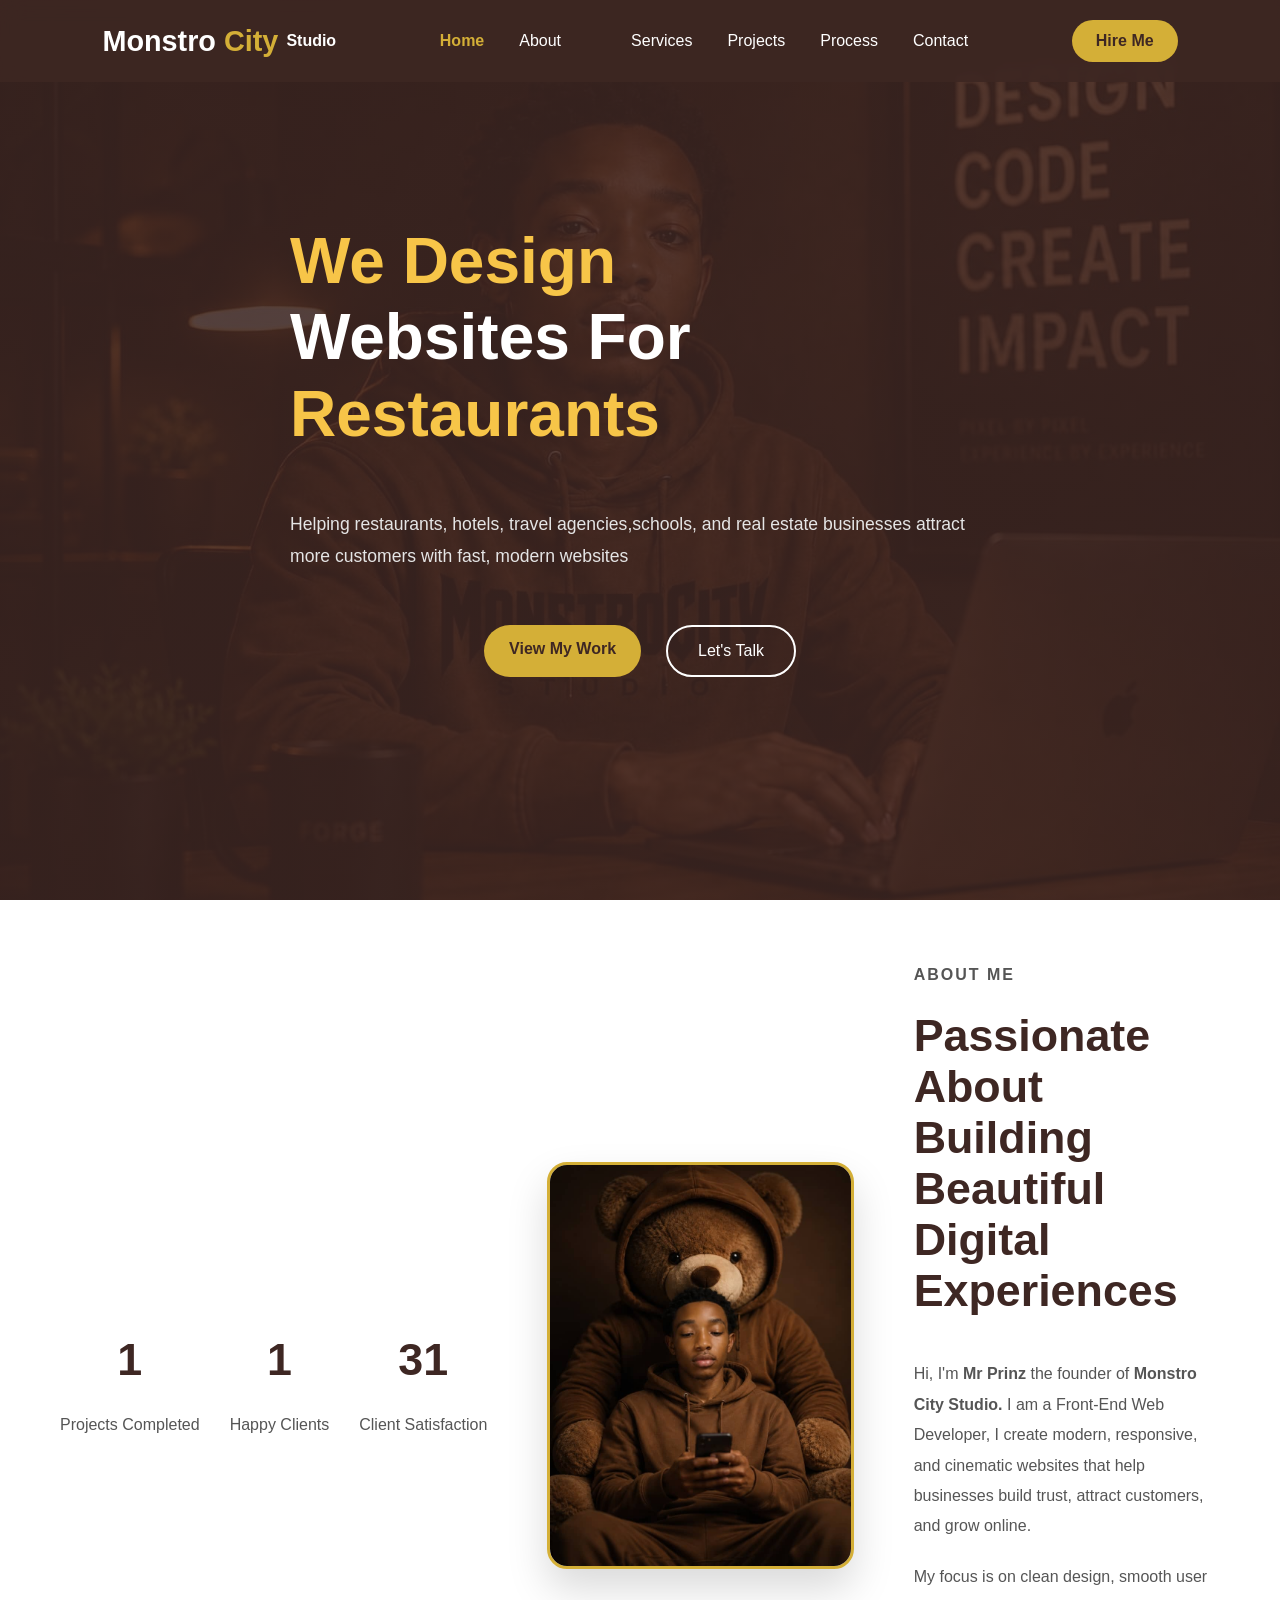
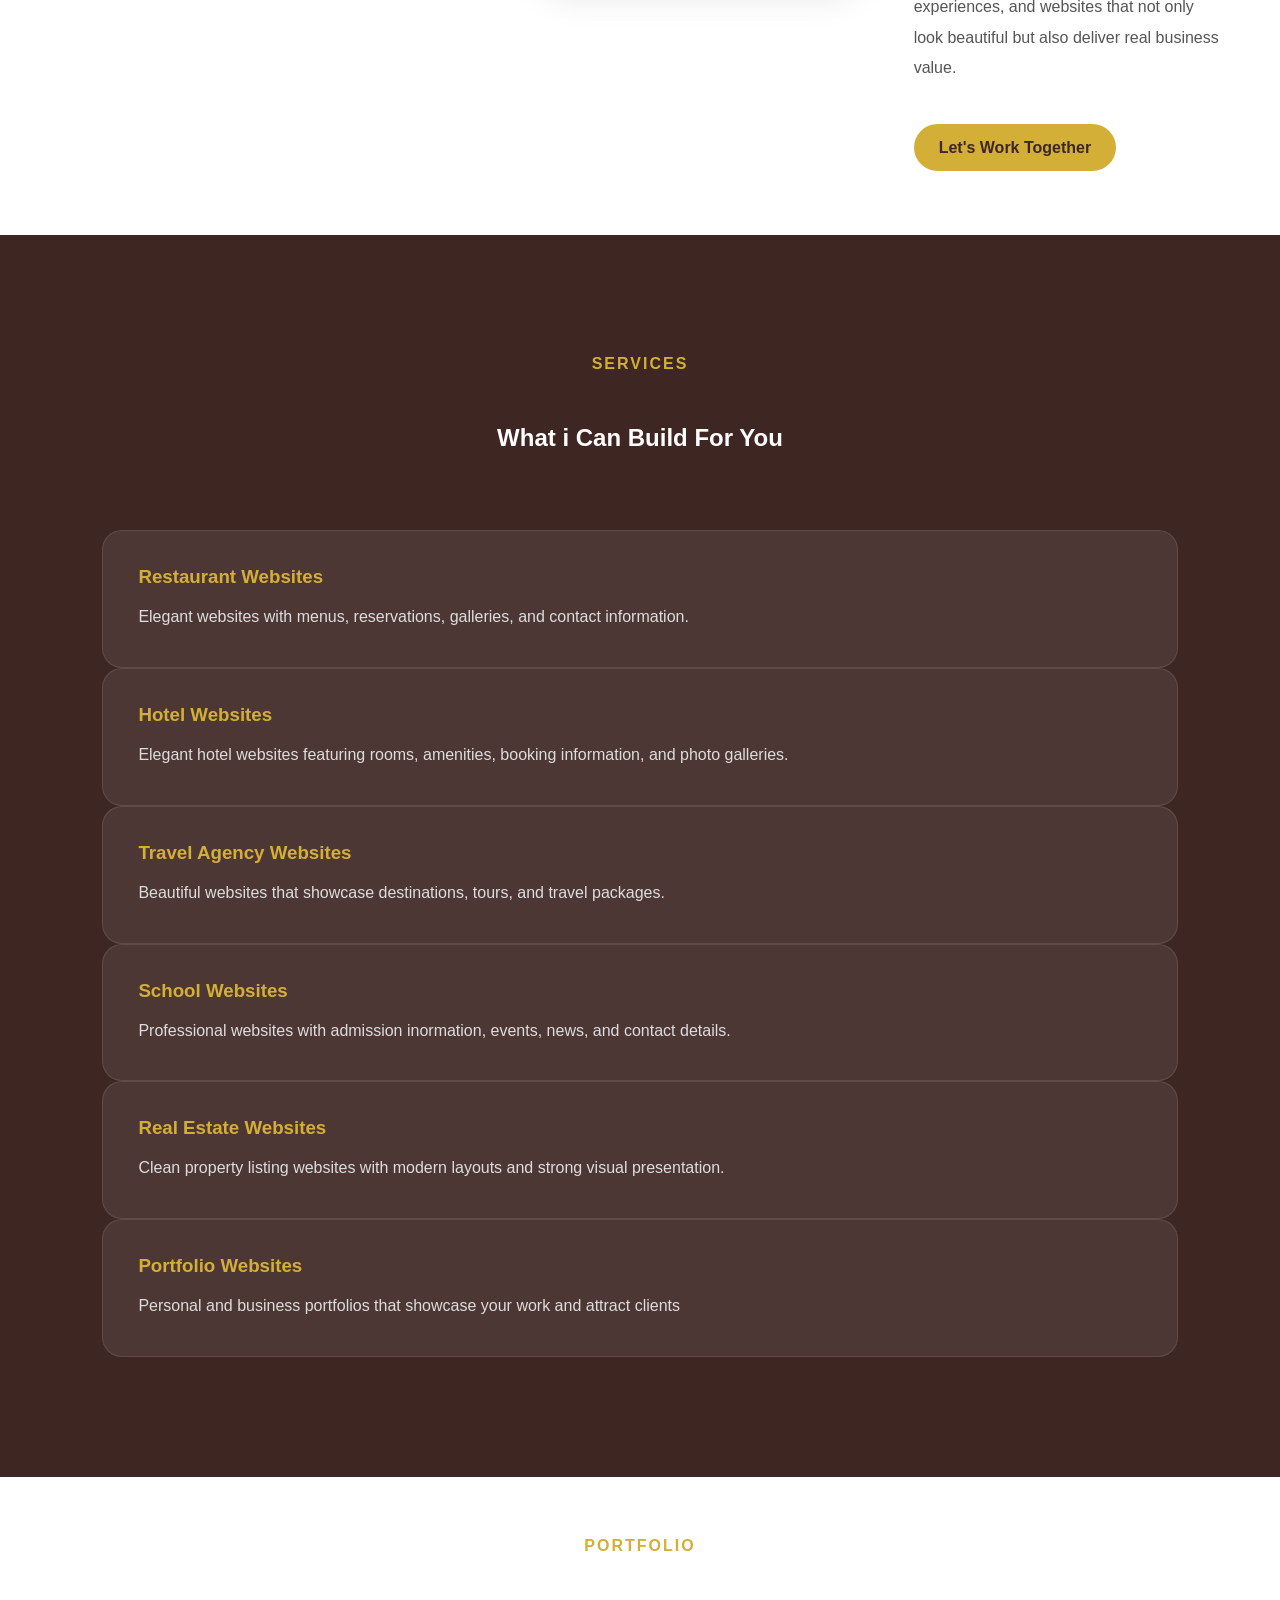
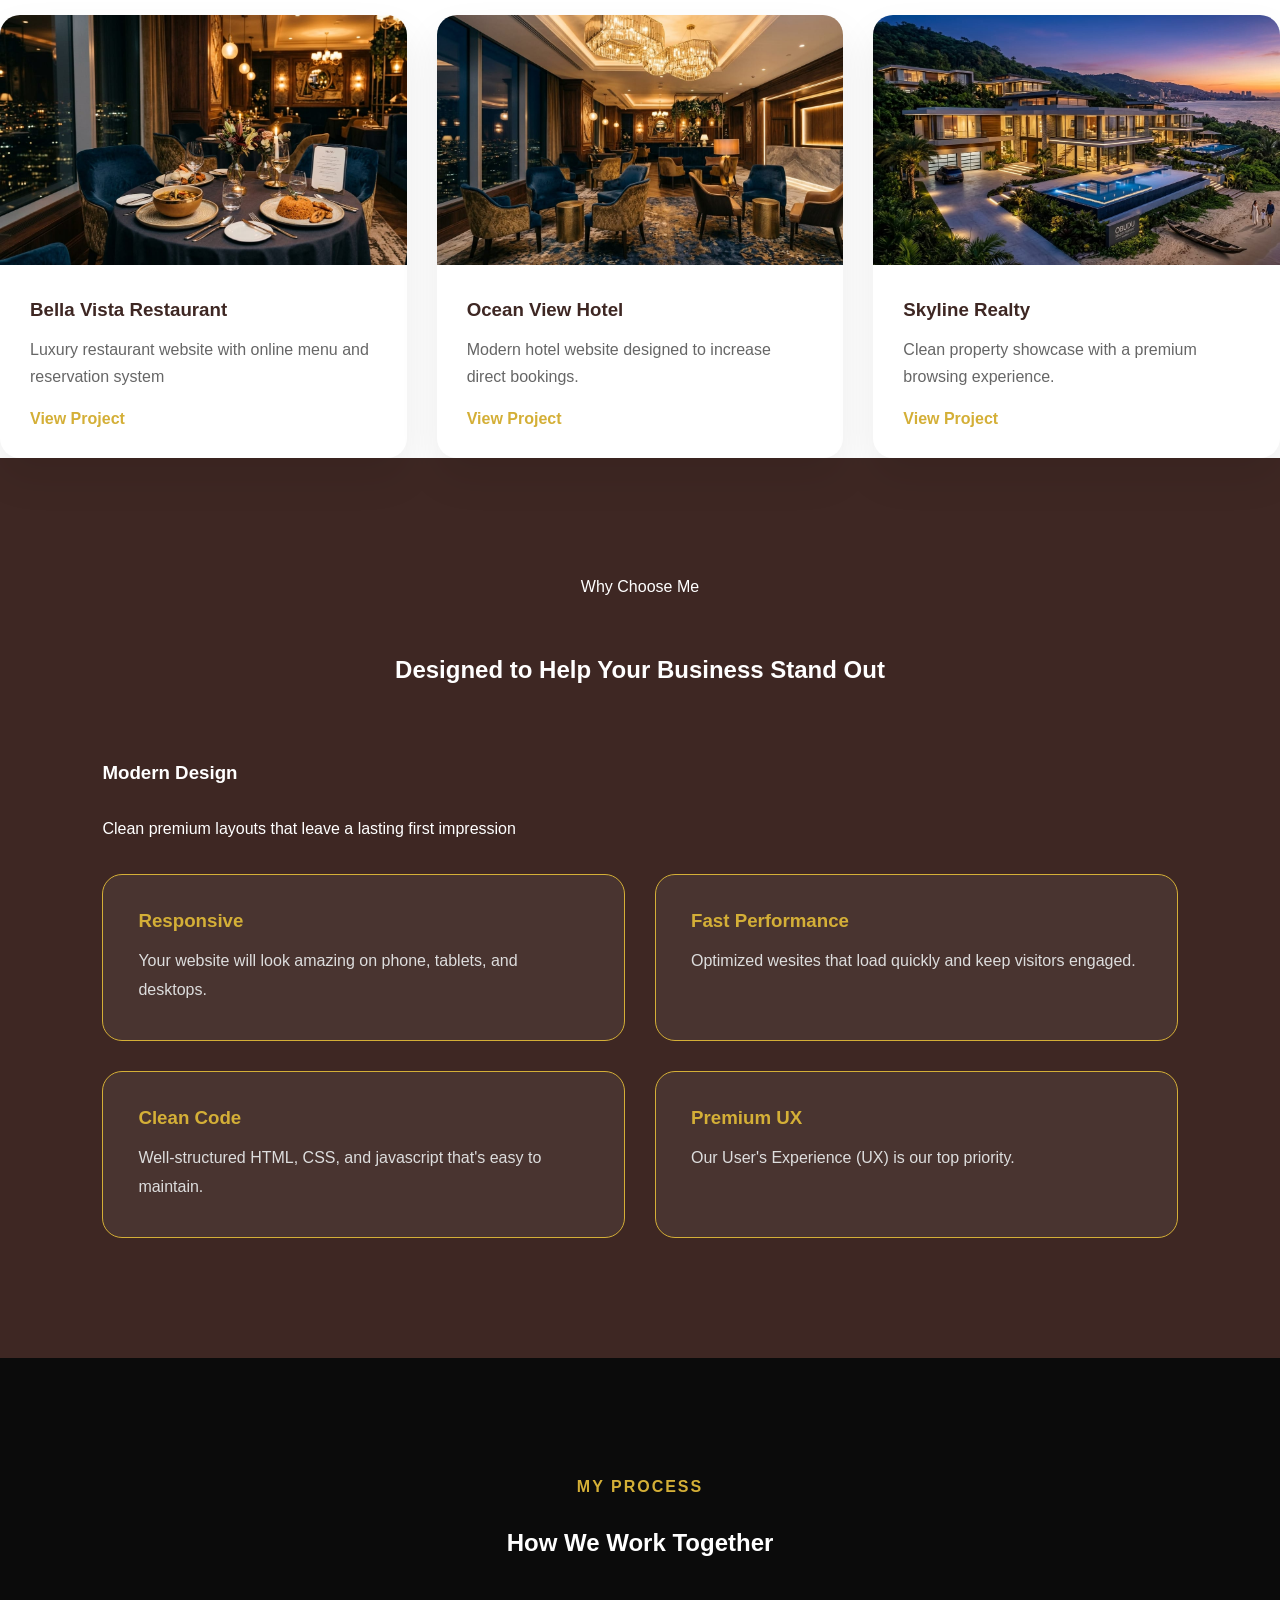
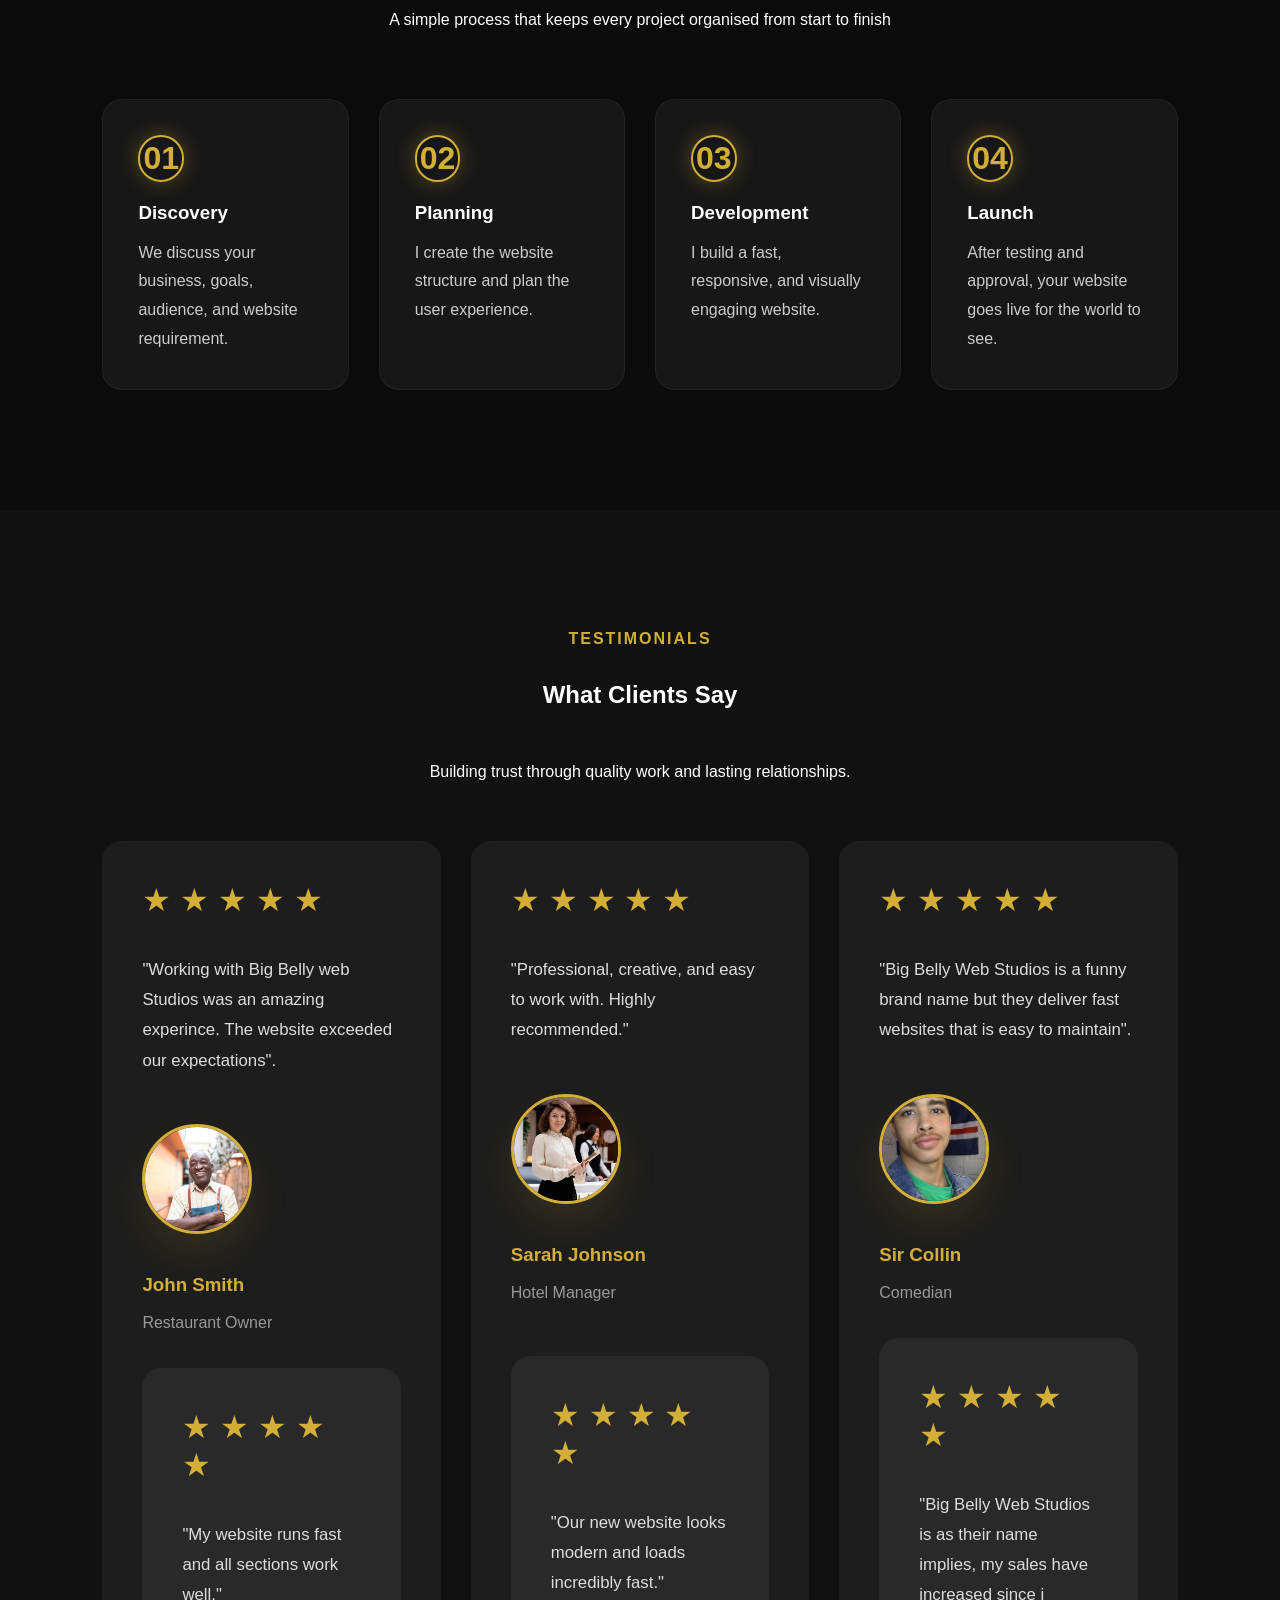
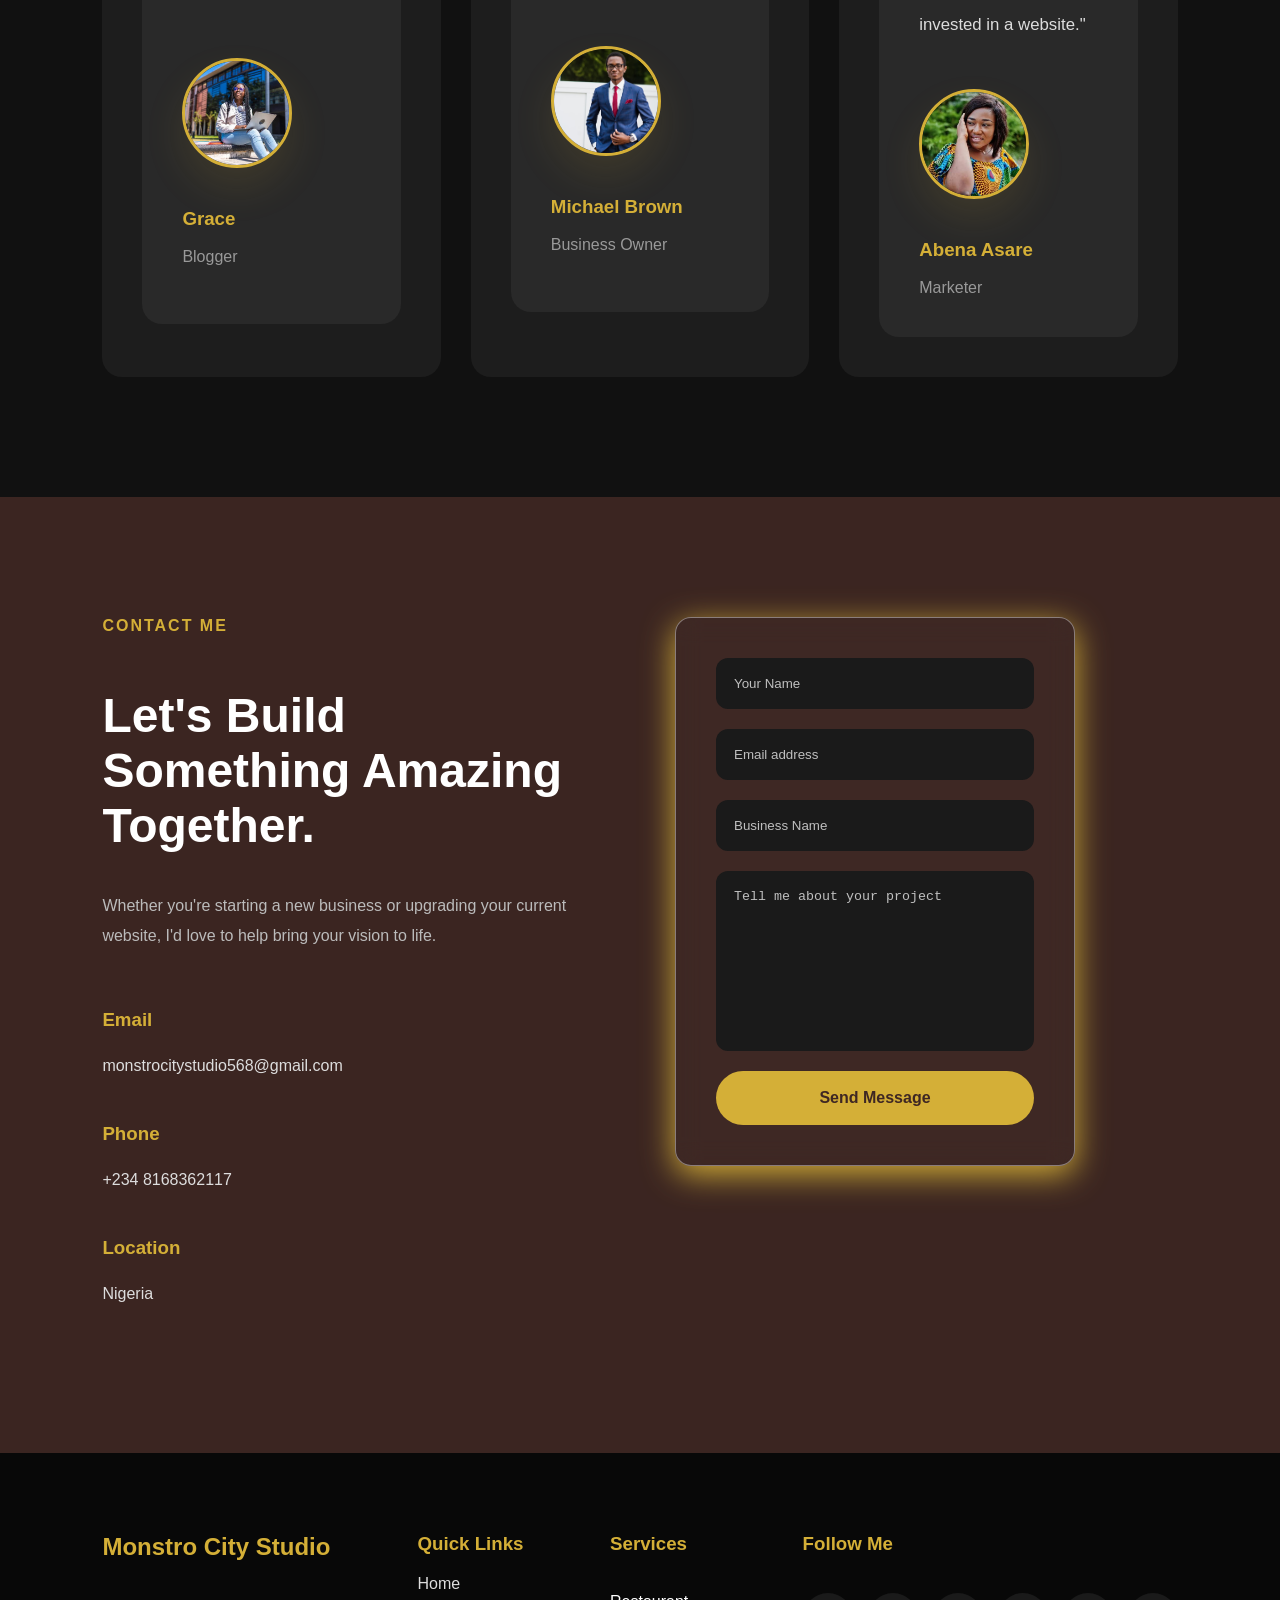
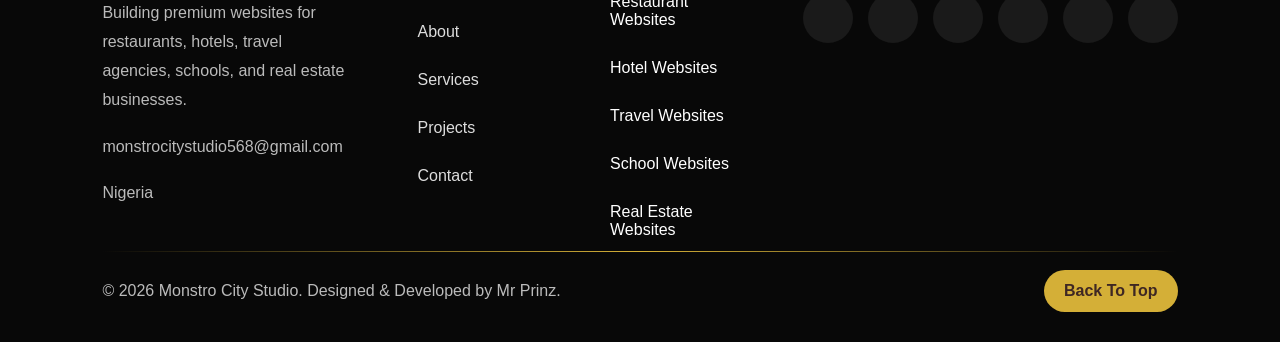
==== index.html @ 7501b960 "fix html property" ====
<!DOCTYPE html>
<html-lang="utf-8">

<head>

    <link rel="stylesheet" href="Portfolio.css">
<title>MonstroCity Studio | Cinematic web Design & Development</title>

<meta charset="UTF-8">

<meta name="viewport" content="width=device-width,initial-scale=1.0">

<meta name="description"
content="MonstroCity Studio builds modern, responsive and cinematic websites that help
businesses stand out online.">

<meta name="keywords"
content="Web Design, Frontend Developer, Portfolio, HTML, CSS, JavaScript, MonstroCity Studio">

<meta name="author"
content="MonstroCity Studio">


<link rel="preload"
as="image"
href="Images/monstro.jpeg"

<link rel="stylesheet" href="css/boxicons.min.css">


</head>

<body>


<!--Loadig Screen-->

<div id="preloader">

<div class="loader-content">

<h1>Monstrocity Studio</h1>
<p>Crafting Cinematic Websites</p>

<div class="loading-bar">

    <div class="loading-progress"></div>
</div>
    </div>
</div>



<header>

    <nav class="navbar">

        <div class="logo">
            <span class="big">Monstro</span>
            <span class="belly">City</span>
            <span class="Studio">Studio</span>
        </div>

        <ul class="nav-links" id="navLinks">

        <li><a href="#home">Home</a></li>
        <li><a href="#about">About</a></li><li>
        <li><a href="#services">Services</a></li>
        <li><a href="#projects">Projects</a></li>
        <li><a href="#process">Process</a></li>
        <li><a href="#contact">Contact</a></li>

        </ul> 


        <div class="menu-toggle" id="menuToggle">&#9776</div>

        <a href="#contact" class="hire-btn">Hire Me</a>

    </nav>

</header>

<section id="home" class="hero">

    <div class="hero-content hero-animation">
<!--
        <p class="hero-tag">Premium Front-End Web Developer</p><br>
-->

        <!--heading text edit-->
        <h1>
            <span id="typing1"></span><br>
             Websites For <span id="typing2"></span>
        </h1><br><br>

        <p class="hero-text">
        Helping restaurants, hotels, travel agencies,schools, and real estate businesses
        attract more customers with fast, modern websites
        </p><br>

        <div class="hero-buttons">
            <a href="#projects" class="btn-primary">View My Work</a>
             <a href="#contact" class="btn-secondary">Let's Talk</a>
        </div>

    </div>

</section>


<section id="about" class="about reveal">




  
  <!--Stats section-->

 <div class="stats">

<div class="stat">
    <h2 class="counter"
    data-target="1">0</h2>
    <p>Projects Completed</p>
</div>

<div class="stat">
    <h2 class="counter"
     data-target="1">0</h2>
     <p>Happy Clients</p>
</div>

<div class="stat">
    <h2 class="counter"
     data-target="100">0</h2>
     <p>Client Satisfaction</p>
</div>

    </div>


    <div class="about-image">
        <img src="Images/profile.jpeg" alt="Photo of the founder of MonstroCity Studio">
    </div>

    <div class="about-content">

<p class="section-tag">About Me</p>

<h2>
    Passionate About Building Beautiful Digital Experiences
</h2><br>

<p>
    Hi, I'm <strong> Mr Prinz</strong>
    the founder of <strong>Monstro City Studio.</strong>
     I am a Front-End Web Developer,
    I create modern, responsive, and cinematic websites that
     help businesses build trust, attract customers, and grow online.
</p>

<p>
    My focus is on clean design, smooth user experiences,
     and websites that not only look beautiful but also 
     deliver real business value.
</p><br><br>

<a href="#contact" class="btn-primary">
    Let's Work Together
</a><br><br>

    </div>





</section>

<section id="services" class="services reveal">

<div class="section-heading">
    <p class="section-tag">Services</p><br><br>
    <h2>What i Can Build For You</h2>
</div><br>

<div class="services-container"></div>

<div class="service-card">
    <h3>Restaurant Websites</h3>
    <p>Elegant websites with menus, reservations,
        galleries, and contact information.
    </p>
</div>

<div class="service-card">
    <h3>Hotel Websites</h3>
    <p>Elegant hotel websites featuring rooms, amenities,
        booking information, and photo galleries.
    </p>
</div>

<div class="service-card">
    <h3>Travel Agency Websites </h3>
    <p>Beautiful websites that showcase destinations, tours,
        and travel packages.
    </p>
</div>

<div class="service-card">
    <h3>School Websites</h3>
    <p>Professional websites with admission inormation, events,
        news, and contact details.
    </p>
</div>

<div class="service-card">
    <h3>Real Estate Websites</h3>
    <p>Clean property listing websites with modern layouts and strong
        visual presentation.
    </p>
</div>

<div class="service-card">
    <h3>Portfolio Websites</h3>
    <p>Personal and business portfolios that showcase your work and attract
        clients
    </p>
</div>

</div>

</section>

<section id="projects" class="projects reveal">

<div class="section-heading">
    <p class="section-tag">Portfolio</p>
</div>

<div class="projects-container">

    <div class="project-card">
        <img src="Images/restaurant.jpeg" alt="Restaurant Website image">

        <div class="project-content">
            <h3>Bella Vista Restaurant</h3>
           <p> Luxury restaurant website with online menu and reservation system</p>

           <a href="#">View Project</a>

        </div>
    </div>

     <div class="project-card">
        <img src="Images/hotel.jpeg" alt="Hotel Website image">

        <div class="project-content">
            <h3>Ocean View Hotel</h3>
           <p>Modern hotel website designed to increase direct bookings.</p>

           <a href="#">View Project</a>

        </div>
    </div>


    <div class="project-card">
        <img src="Images/realestate.jpeg" alt="Real Estate Website image">

        <div class="project-content">
            <h3>Skyline Realty</h3>
           <p>Clean property showcase with a premium browsing experience.</p>

           <a href="#">View Project</a>

        </div>
    </div>

</div>

</section>

<section id="why-choose" class="why-choose">

<div class="section-heading">
    <p class="section-heading">Why Choose Me</p>
    <h2>Designed to Help Your Business Stand Out</h2>
</div><br>

<h3>Modern Design</h3><br><br>
<p>Clean premium layouts that leave a lasting first impression</p><br><br>

<div class="why-grid">

<div class="why-card">
    <h3>Responsive</h3>
    <p>Your website will look amazing on phone, tablets, and desktops. </p>
</div>

<div class="why-card">
    <h3>Fast Performance</h3>
    <p>Optimized wesites that load quickly and keep visitors engaged. </p>
</div>

<div class="why-card">
    <h3>Clean Code</h3>
    <p>Well-structured HTML, CSS, and javascript that's easy to maintain. </p>
</div>

<div class="why-card">
    <h3>Premium UX</h3>
    <p>Our User's Experience (UX) is our top priority. </p>
</div>

</div>

</section>


<section id="process" class="process reveal">

    <div class="section-heading">
        <p class="section-tag">My Process</p><br>
        <h2>How We Work Together</h2><br><br><br>
        <p class="section-subtitle">
            A simple process that keeps every project organised
            from start to finish
        </p>
    </div>

    <div class="process-container">

        <div class="process-card">
            <span class="bb">01</span>
            <h3>Discovery</h3>
            <p>We discuss your business, goals, audience, and website requirement.</p>

        </div>

        <div class="process-card">
            <span class="bb">02</span>
            <h3>Planning</h3>
            <p>I create the website structure and plan the user experience.</p>

        </div>

        <div class="process-card">
            <span class="bb">03</span>
            <h3>Development</h3>
            <p>I build a fast, responsive, and visually engaging website.</p>

        </div>

        <div class="process-card">
            <span class="bb">04</span>
            <h3>Launch</h3>
            <p>After testing and approval, your website goes live for the world to see.</p>

        </div>
  
    </div>

</section>

<section id="testimonials" class="testimonials reveal">

<div class="section-heading">
    <p class="section-tag">Testimonials</p><br>
    <h2>What Clients Say</h2><br><br><br>
    <p class="section-subtitle">
        Building trust through quality work and lasting relationships.
    </p>
</div>

<div class="testimonial-container">

    <div class="testimonial-card">


        <div class="static-rating">
    <span class="star filled">&#9733</span>
    <span class="star filled">&#9733</span>
    <span class="star filled">&#9733</span>
    <span class="star filled">&#9733</span>
    <span class="star filled">&#9733</span>
</div><br><br><br>


        <p class="quote">
            "Working with Big Belly web Studios was an amazing experince.
            The website exceeded our expectations".
        </p><br>

        <img class="img" src="Images/john.jpeg" alt="john smith"><br><br><br>

        <div class="client">
            <h3>John Smith</h3><br>
            <span>Restaurant Owner</span><br><br><br>
             
        </div>

        <div class="testimonial-card">

                 <div class="static-rating">
    <span class="star filled">&#9733</span>
    <span class="star filled">&#9733</span>
    <span class="star filled">&#9733</span>
    <span class="star filled">&#9733</span>
    <span class="star filled">&#9733</span>
</div><br><br><br>

        <p class="quote">
            "My website runs fast and all sections work well."
        </p><br>

        <img class="img" src="Images/grace.jpeg" alt="grace"><br><br><br>

        <div class="client">
            <h3>Grace</h3><br>
            <span>Blogger</span><br><br>
        
        </div>
        </div>

    </div>

    <div class="testimonial-card">


             <div class="static-rating">
    <span class="star filled">&#9733</span>
    <span class="star filled">&#9733</span>
    <span class="star filled">&#9733</span>
    <span class="star filled">&#9733</span>
    <span class="star filled">&#9733</span>
</div><br><br><br>

        <p class="quote">
            "Professional, creative, and easy to work with. Highly recommended."
        </p><br>

             <img class="img" src="Images/sarah.jpeg" alt="sarah"><br><br><br>

        <div class="client">
            <h3>Sarah Johnson</h3><br>
            <span>Hotel Manager</span><br><br>
       
        </div><br><br>


        <div class="testimonial-card">

                 <div class="static-rating">
    <span class="star filled">&#9733</span>
    <span class="star filled">&#9733</span>
    <span class="star filled">&#9733</span>
    <span class="star filled">&#9733</span>
    <span class="star filled">&#9733</span>
</div><br><br><br>

        <p class="quote">
            "Our new website looks modern and loads incredibly fast."
        </p><br>

        <img class="img" src="Images/brown.jpeg" alt="brown"><br><br><br>

        <div class="client">
            <h3>Michael Brown</h3><br>
            <span>Business Owner</span><br><br>
        
        </div>

    </div>

</div>




    <div class="testimonial-card">

             <div class="static-rating">
    <span class="star filled">&#9733</span>
    <span class="star filled">&#9733</span>
    <span class="star filled">&#9733</span>
    <span class="star filled">&#9733</span>
    <span class="star filled">&#9733</span>
</div><br><br><br>

        <p class="quote">
            "Big Belly Web Studios is a funny brand name but they deliver
             fast websites that is easy to maintain".
        </p><br>

              <img class="img" src="Images/collin.jpeg" alt="sir collin"><br><br><br>

        <div class="client">
            <h3>Sir Collin</h3><br>
            <span>Comedian</span><br><br><br>

        </div>

        <div class="testimonial-card">


                    <div class="static-rating">
    <span class="star filled">&#9733</span>
    <span class="star filled">&#9733</span>
    <span class="star filled">&#9733</span>
    <span class="star filled">&#9733</span>
    <span class="star filled">&#9733</span>
</div><br><br><br>


        <p class="quote">
            "Big Belly Web Studios is as their name implies,
            my sales have increased since i invested in a website."
        </p><br>

         <img class="img" src="Images/asare.jpeg" alt="asare"><br><br><br>

         <div class="client">
            <h3>Abena Asare</h3><br>
            <span>Marketer</span>

        </div>
        </div>

    </div>

</section>


<section id="contact" class="contact reveal">

<div class="contact-left">

    <p class="section-tag">Contact Me</p><br>

    <h2>
        Let's Build Something Amazing Together.
    </h2><br>

    <p class="contact-text">
        Whether you're starting a new business or upgrading your
        current website, I'd love to help bring your vision to life.
    </p><br>

    <div class="contact-info">

        <div class="info-box">
            <h3>Email</h3><br>
            <p>monstrocitystudio568@gmail.com</p><br>
        </div>

        
        <div class="info-box">
            <h3>Phone</h3><br>
            <p>+234 8168362117</p><br>
            </div>

        <div class="info-box">
            <h3>Location</h3><br>
            <p>Nigeria</p>
        </div>
    </div>
</div>

<div class="contact-right">
<div class="form-wrapper">
    <form>

        <input type="text" placeholder="Your Name">

        <input  type="email" placeholder="Email address">

        <input  type="text" placeholder="Business Name">

        <textarea placeholder="Tell me about your project"></textarea>

        <button type="submit">Send Message</button>

    </form>
</div>

</div>

</section>


<footer class="footer reveal">


    <div class="footer-container">

        <div class="footer-brand">
            <h2>Monstro City Studio</h2><br>
            <p>
                Building premium websites for restaurants, hotels, 
                travel agencies, schools, and real estate businesses.
            </p><br>

            <p>
                monstrocitystudio568@gmail.com
            </p><br>

            <p>
                Nigeria
            </p>
        </div>

        <div class="footer-links">

            <h3>Quick Links</h3>

            <ul>

                <li><a href="#home">Home</a></li><br>
                <li><a href="#about">About</a></li><br>
                <li><a href="#services">Services</a></li><br>
                <li><a href="#projects">Projects</a></li><br>
                <li><a href="#contact">Contact</a></li>

            </ul>

        </div>

        <div class="footer-services">
            <h3>Services</h3><br>

            <ul>

                <li>Restaurant Websites</li><br>
                <li>Hotel Websites</li><br>
                <li>Travel Websites</li><br>
                <li>School Websites</li><br>
                <li>Real Estate Websites</li>

            </ul>
        </div>

        <div class="footer-social">

            <h3>Follow Me</h3><br>
            <div class="social-icons">

                <a href="#" class="circle"><i class="bx bxl-facebook"></i></a>
                <a href="#" class="circle"><i class="bx bxl-instagram"></i></a>
                <a href="https://www.linkedin.com/in/mr-prinz-85503630b?utm_source=share_via&utm_content=profile&utm_medium=member_android" class="circle">
                    <i class="bx bxl-linkedin"></i></a>
                <a href="#" class="circle"><i class="bx bxl-github"></i></a>
                <a href="https://www.tiktok.com/@prinz_the_dev?_r=1&_t=ZN-97iVaFjxzpm" class="circle"><i class="bx bxl-tiktok"></i></a>
                <a href="https://wa.me/2348168362117"><i class="bx bxl-whatsapp"></i></a>


            </div>

        </div>

    </div>

    <hr><br>

    <div class="footer-bottom">

        <p>&copy 2026 Monstro City Studio. Designed & Developed by Mr Prinz.</p>

        <a href="#home" class="top-btn">Back To Top</a>

    </div>


</footer>




<div class="modal">

    <div class="modal-content">

        <span class="close">&times;</span>

        <img src="Images/restaurant.jpg" alt="Project Preview">

        <h2> Bella Vista Restaurant</h2>

        <p>
            A modern restaurant website with online reservations,
            digital menu and responsive design.
        </p>

        <h3>Technologies Used</h3>

        <ul>
            <li>HTML</li>
            <li>CSS</li>
            <li>JavaScript</li>
        </ul>

        <div class="modal-buttons">

            <a href="#" class="btn">Live Demo</a>

            <a href="#" class="btn open-modal">View Code</a>

        </div>
    </div>
</div>






<script src="script.js" defer></script>

</body>

</html>
---- Portfolio.css ----
/*Reset*/
*{
margin: 0;
padding:0;
box-sizing: border-box;
justify-content: center;
}

/*body*/
body{
    font-family:Arial, Helvetica, sans-serif;
    background-color: #3E2723;
    color: #ffffff;
}

/*navbar*/
.navbar{
    display: flex;
    justify-content: space-between;
    align-items: center;

    padding: 20px 8%;
    width: 100%;

    position: fixed;
    top: 0;
    left: 0;

    background: rgba(62, 39, 35, 0.85);
    backdrop-filter: blur(10px);

    z-index: 1000;

}

/*logo*/
.logo{
   display: flex;
   align-items: center;
   gap: 8px;
   font-weight: 700;
}

.big{
    color: #ffffff;
    font-size: 1.8rem;
}

.belly{
    color: #D4AF37;
    font-size: 1.8rem;
}

.studio{
    color: #ffffff;
    font-size: 0.9rem;
    letter-spacing: 2px;
    text-transform: uppercase;
}

/*nav links*/
.nav-links{
    display: flex;
    list-style: none;
    gap: 35px;
}

.nav-links a{
    text-decoration: none;
    color:#ffffff;
    transition: 0.3s;
    position: relative;
}

.nav-links a::after {
    content: "";
    position: absolute;
    left: 0;
    bottom: -6px;
    width: 0;
    height: 2px;
    background: #D4AF37;
    transition: width 0.3s ease;
}

.nav-links a:hover {
    color: #D4AF37;
}

.nav-links a:hover::after {
    width: 100%;
}

/*active navigation*/
.nav-links a.active{
    color: #D4AF37;
    font-weight: 600;
}

/*hamburger menu btn desktop style property*/
.menu-toggle{
    display: none;
    font-size: 32px;
    color: #D4AF37;
    cursor: pointer;
}

/*hire me btn*/
.hire-btn{
    text-decoration: none;
    background: #D4AF37;
    color: #3E2723;
    padding: 12px 24px;
    border-radius: 30px;
    font-weight: bold;
    transition: 0.3s;
}

.hire-btn:hover {

    transform: translateY(-2px);
    box-shadow: 0 0 25px rgba(212, 175, 55, .5);
}

/*hero section*/
.hero{
    min-height: 100vh;
    display: flex;
    align-items: center;
    padding: 0 8%;
    background: linear-gradient(
        rgba(62, 39, 35, 0.85),
        rgba(62, 39, 35, 0.85)
    ),
    url("Images/monstro.jpeg");

    background-size: cover;
    background-position: center;
}

.hero-content {
    opacity: 0;
    transform: translateY(40px);
    max-width: 700px;
}

.hero-content.hero-animation{
    animation: heroReveal 1s ease forwards;
}

/*.hero-tag {
    color: #D4AF37;
    font-size: 1rem;
    margin-bottom: 15px;
    letter-spacing: 2px;
    text-transform: uppercase;
}*/

.hero h1 {
font-size: 4rem;
line-height: 1.2;
margin-bottom: 20px;
}

.hero-text {
    color: #E5E5E5;
    font-size: 1.1rem;
    line-height: 1.8;
    margin-bottom: 35px;
}

.hero-buttons {
    display: flex;
    gap: 25px;
}

.btn-primary {
    background: #D4AF37;
    color: #3E2723;
    padding: 15px 25px;
    border-radius: 30px;
    text-decoration: none;
    font-weight: bold;
    transition: 0.3s;
}

.btn-primary:hover {
    transform: translateY(-3px);
    box-shadow: 0 0 25px black;
}

.btn-secondary {
    border: 2px solid #ffffff;
    color: #ffffff;
    padding: 15px 30px;
    border-radius: 30px;
    text-decoration: none;
    transition: 0.3s
}

.btn-secondary:hover {
    background:#ffffff;
    color: #3E2723;
}

/*about section*/

.about{
    display: flex;
    align-items: center;
    justify-content: space-between;
    gap: 60px;

    padding: 60px;

    background: #ffffff;
    color: #222;
}

.about-image {
    flex: 1;

}

.about-image img {
    width: 100%;
    max-width: 450px;
    border: 3px solid #D4AF37;
    border-radius: 20px;

    box-shadow: 0 20px 40px rgba(0,0,0, .15 );
}

.about-content {
    flex: 1;
}


/*About Stats*/


.stats{
    display:flex;
    justify-content: space-around;
    flex-wrap: wrap;
    gap: 30px;
    margin-top: 60px;

}

.stat{
    text-align: center;
}

.counter{
    font-size: 3rem;
    color: #D4AF37;
}





.section-tag {
    color: #D4AF37;
    font-weight: bold;
    text-transform: uppercase;
    letter-spacing: 2px;
    margin-bottom: 15px;
}

.about h2 {
    font-size: 2.8rem;
    margin-bottom: 25px;
    color: #3E2723;
}

.about p {
    line-height: 1.9;
    margin-bottom: 20px;
    color: #555;
}

/*Services Section*/
.services {
    padding: 120px 8%;
    background: #3E2723;
    color: #ffffff;
}

.section-heading {
    text-align:center;
    margin-bottom: 60px;
}

.section heading h2 {
    font-size: 2.8rem;
    margin-top: 10px;
}

.service-container {
    display: grid;
    grid-template-columns: repeat(3, 1fr);
    gap: 30px;
}

.service-card {
    background: rgba(255, 255, 255, 0.08 );
    padding: 35px;
    border-radius: 20px;
    transition: transform .3s ease,
    box-shadow .3s ease;
    border: 1px solid rgba(255, 255, 255, 0.1);
}

.service-card h3 {
    color: #D4AF37;
    margin-bottom: 15px;
}

.service-card p {
    line-height: 1.8;
    color: #ddd;
}

.service-card:hover {
    transform: translateY(-10px);
    box-shadow: 0 20px 40px rgba(0, 0, 0, .2);
}

/*projects*/
.projects{
    background: #ffffff;
    padding-top: 60px;
}

.projects-container{
    display: grid;
    grid-template-columns: repeat(3, 1fr);
    gap:30px;
}

.project-card{
    background: white;
    border-radius: 20px;
    overflow: hidden;
    box-shadow: 0 20px 40px rgba(0, 0, 0, .08);
    transition: transform .35s ease,
    box-shadow .35s ease;
}

.project-card:hover {
    transform: translateY(-10px);
    box-shadow: 0 20px 40px rgba(0, 0, 0, .25)
}

.project-image{
    overflow: hidden;
    border-radius: 15px;
}

.project-image img{
    width: 100%;
    transition: transform .5s ease;
}

.project-card:hover img{
    transform: scale(1.08);
}


.project-card img{
    width: 100%;
    height: 250px;
    object-fit: cover;
}


.project-content {
    padding: 30px;
}

.project-content h3 {
    color: #3E2723;
    margin-bottom: 15px;
}

.project-content p {
    color: #666;
    line-height: 1.7;
    margin-bottom: 20px;
}

.project-content a{
    color: #D4AF37;
    text-decoration: none;
    font-weight: 600;
}

/*why hire me setion*/
.why-choose{
    padding: 120px 8%;
    background: #3E2723;
    color: white;
}

.why-grid {
    display: grid;
    grid-template-columns: repeat(2, 1fr);
    gap: 30px;
}

.why-card {
    background: rgba(255, 2555, 255, .06);
    padding: 35px;
    border:1px solid #D4AF37;
    border-radius: 20px;
    transition: .3s;
}

.why-card:hover{
    transform: translateY(-8px);
    box-shadow: 0 0 25px rgba(212, 175, 55, .5);
}

.why-card h3{
    color: #D4AF37;
    margin-bottom: 15px;
}

.why-card p{
line-height: 1.8;
color:#ddd;
}

/*Process Section*/

.process{
    padding: 120px 8%;
    background: #0b0b0b;
    color: #ffffff;
}

.process-container{
    display: grid;
    margin-top: 70px;
    grid-template-columns: repeat(4, 1fr);
    gap: 30px;
}

.process-card {
    background: rgba(255, 255, 255, .05);
    border: 1px solid rgba(255, 255, 255, .05);
    border-radius: 20px;
    padding: 35px;
    transition: all .4s ease;

}

.process-card:hover{
    transform: translateY(-10px);
    box-shadow: 0 20px 40px rgba(212, 175, 55, .15);
}

.process-card span{
    display: inline-block;
    font-size: 2rem;
    font-weight: bold;
    color: #D4AF37;
    margin-bottom: 20px;
    box-shadow: 0 0 20px rgba(212, 175,55, .35);
}

.process-card h3{
    margin-bottom: 15px;
}

.process-card p{
    color: #ccc;
    line-height: 1.8;
}

.bb{
border: 2px solid #D4AF37;
padding: 3px;
border-radius: 25px;
}

/*Testimonial section*/
.testimonials{
    padding: 120px 8%;
    background: #111;
    color: white;
}

.testimonial-container{
    display:grid;
    grid-template-columns: repeat(3, 1fr);
    gap: 30px;
    margin-top: 60px;
}

.testimonial-card{
    background: rgba(255, 255, 255, .05);
    padding: 40px;
    border-radius: 20px;
    transition: transform .35s ease,
    box-shadow .3s ease;
}

.testimonial-card:hover{
    transform: translateY(-10px);
    box-shadow: 0 20px 40px rgba(212, 175, 55, .12);
}

.quote{
    font-size: 1.05rem;
    line-height: 1.8;
    margin-bottom: 30px;
    color: #ddd;
}

.client h3{
    color: #D4AF37;
}

.client span{
    color: #999;
}

.img{
    border-radius: 100px;
    width: 110px;
    height: 110px;
    border: 3px solid #D4AF37;
    object-fit: cover;
     box-shadow: 0 20px 40px rgba(212, 175, 55, .12);
}


.static-rating{
    font-size: 32px;
    display: inline-block;
}

.star.filled{
    color: #D4AF37;
}

.star.empty{
    color: #E0E0E0;
}


/*Contact*/
.contact{
    padding: 120px 8%;
    display: grid;
    grid-template-columns: 1fr 1fr;
    gap: 70px;
    background: #0b0b0b0B;
    color: white;
}

.contact h2{
    font-size: 3rem;
    margin: 20px 0;
}

.contact-text{
    color: #bbb;
    line-height: 1.9;
    margin-bottom: 40px;
}

.info-box{
    margin-bottom: 30px;
}

.info-box h3{
    color: #D4AF37;
    margin-bottom: 8px;
}

.info-box p{
    color: #ddd;
}

form{
    display: flex;
    flex-direction: column;
    gap: 20px;
}

input,textarea{
    background: #1A1A1A;
    border: none;
    padding: 18px;
    color: white;
    border-radius: 12px;
    outline: none;
}

textarea{
    height: 180px;
    resize: none;
}

button{
    background: #D4AF37;
    color: #3E2723;
    border: none;
    padding: 18px;
    border-radius: 50px;
    font-size: 1rem;
    font-weight: bold;
    cursor: pointer;
    transition: .3s;
}

button:hover{
    transform: translateY(-5px) scale(1.02);
    box-shadow: 0 15px 35px rgba(212, 175, 55, .4);
}

.form-wrapper{
    width: 400px;
    padding: 40px;
    background: rgba(255, 255, 255, .015); /*semi-transparent white*/
    backdrop-filter: blur(12px);/*blurs the content behind the form*/
    -webkit-backdrop-filter: blur(12px); /*safari support*/
    border: 1px solid rgba(255, 255, 255, 0.4); 
    border-radius: 16px;
    box-shadow: 0 8px 32px 0 #D4AF37;
    color: #ffffff;
}



.box:hover{
    border: 1px solid #D4AF37;
     box-shadow: 0 20px 40px rgba(240, 196, 54, 0.2);
}

input:focus, textarea:focus{
    border: 2px solid #D4AF37;
    box-shadow: 0 0 20px rgba(212, 175, 55, .3);
    transition: .4s;
}

input::placeholder,textarea::placeholder{
    color: #bfbfbf;
}


/*footer section*/

.footer{
    background: #080808;
    color: white;
    padding: 80px 8% 30px;
}

.footer-container{
    display: grid;
    grid-template-columns: 2fr 1fr 1fr 1fr;
    gap: 70px;
}

.footer h2,
.footer h3{
    color: #D4AF37;
    margin-bottom: 20px;
}

.footer p{
    color: #bbb;
    line-height: 1.8;
}

.footer ul{
    list-style: none;
}

.footer ul li{
    margin-bottom: 12px;
}

.footer a{
    text-decoration: none;
    color: #ddd;
    transition: .3s;
}

.footer a:hover{
    color: #D4AF37;
    
     
     
}



.social-icons{
    display: flex;
    gap: 15px;
}

.social-icons a{
    width: 50px;
    height: 50px;
    background: #1A1A1A;
    display: flex;
    justify-content: center;
    align-items: center;
    border-radius: 50%;
    color: #D4AF37;
    font-size: 20px;
    transition: .3s;
}

.social-icons a:hover{
    background: #D4AF37;
    color: #111;
    transform: translateY(-6px) rotate(8deg);
    box-shadow: 0 0 25px rgba(212, 175, 55, .45);
}



hr{
    border: none;
    height: 1px;
    background: linear-gradient( 
        to right, transparent, 
        #D4AF37,
        transparent
    );
}

.footer-bottom{
    display: flex;
    justify-content: space-between;
    align-items: center;
}

.top-btn{
    background: #D4AF37;
    color:#3E2723 !important;
    padding: 12px 20px;
    border-radius: 50px;
    font-weight: bold;
}

.top-btn:hover{
    transform: translateY(-5px);
    box-shadow: 0 0 25px rgba(212, 175, 55, .5);
}

/*scroll reveal*/
.reveal{
    opacity: 0;
    transform: translateY(80px);
    transition: all .8s ease;
}

.reveal.active{
    opacity: 1;
    transform: translateY(0);
}


/*Preloading screen*/

#preloader{
    position: fixed;
    top: 0;
    left: 0;
    width: 100%;
    height: 100vh;
    background:#111;
    display: flex;
    justify-content: center;
    align-items: center;
    z-index: 9999;
    transition: opacity .8s ease, visibility .8s ease;
}

.loader-content{
    text-align:center;
}

.loader-content h1{
    color: #D4AF37;
    font-size: 3rem;
    margin-bottom: 10px;
}

.loader-content p{
    color: white;
    letter-spacing: 2px;
    margin-bottom: 30px;
}

.loading-bar{
    width: 260px;
    height: 5px;
    background: #333;
    border-radius: 50px;
    overflow: hidden;

    margin: 0 auto;
       
}

.loading-progress{
    width:0;
    height: 100%;
    background: #D4AF37;
    animation: loading 0.9s linear forwards;
}

@keyframes loading{

    from{
        width: 0;
    }

    to{
        width: 100%;
    }

}


#preloader.hide{
    opacity: 0;
    visibility: hidden;
}

/*hero text anime*/
#typing{
    color: #D4AF37;
}




hero-scroll anime
.hero-animation{
    opacity: 0;
    transform: translateY(40px);
    animation: heroReveal 1s ease forwards;
}

@keyframes heroReveal{
    
    from{
        opacity: 0;
        transform: translateY(40px);
    }

    to{
        opacity: 1;
        transform: translateY(0);
    }
}




#typing1,
#typing2{
    color:#f7c548;
}


.fade{
    opacity: 0;
    animation: fadeIn 0.6s ease forwards;
}

@keyframes fadeIn {
    from{
        opacity: 0;
        transform: translateY(10px);
    }

    to{
        opacity: 1;
        transform: translateY(0);
    }
}


#typing1.fade {
    animation: fadeIn 1.2s ease forwards;
}
#typing2.fade {
    animation: fadeIn 0.6s ease forwards;
}

@keyframes fadeIn {
    from {
        opacity: 0;
        transform: translateY(10px)
    }
    to {
        opacity: 1;
        transform: translateY(0);
    }
}



/*modal section*/
.modal{
    display: none;
    position: fixed;
    top: 0;
    left: 0;
    width: 100%;
    height: 100vh;
    background: rgba(0, 0, 0, .8);
    justify-content:center;
    align-items: center;
    z-index: 10000;

}

.modal-content{
    width: 90%;
    max-width: 700px;
    background: #1A1A1A;
    color: white;
    border: 2px solid #D4AF37;
    border-radius: 15px;
    padding: 30px;
    position: relative;
    text-align: center;
}

.modal-content img{
    width: 100%;
    border-radius: 10px;
    margin-bottom: 20px;
}

.close{
    position: absolute;
    top: 15px;
    right: 20px;
    font-size: 30px;
    cursor: pointer;
    color: #D4AF37;
}

.modal-buttons{
    display: flex;
    justify-content: center;
    gap: 15px;
    margin-top: 20px;
}










/*
.business {
    display: inline-block;
    color: #f7c548;
    animation: businessFloat 4s ease-in-out
    infinite;

    animation-delay: .5s;
}

@keyframes businessFloat {
    0%, 100% {
        transform: translateY(0);
    }

    50% {
        transform: translateY(-8px);
    }
}
    */













@media (max-width:768px){

    .footer-container{
        grid-template-columns:1fr;
        text-align:center;
    }
    .footer-bottom{
        flex-direction: column;
        gap: 20px;
    }
    .contact{
        grid-template-columns: 1fr;
    }

    .testimonial-container{
        grid-template-columns: 1fr;
    }
    .projects-container{
        grid-template-columns: 1fr;
        justify-items: center;
    }
    .hero h1{
        font-size: 2.5rem;
    }
    .hero p{
        font-size:1rem;
    }
    .hero{
        padding: 100px 8%;
    }
    .process-container{
        grid-template-columns: 1fr;
    }

     .menu-toggle{
    display: block;
    padding-left: 120px;
    }
    .nav-links{
        position: absolute;
        top: 80px;
        left: 0;
        width: 100%;
        background: rgba(17, 17, 17, .95);
        flex-direction: column;
        align-items: center;
        gap: 30px;
        padding: 30px 0;
        border-top: 1px solid #D4AF37;
        max-height: 0;
        overflow: hidden;
        opacity: 0;
        transition: all .4s ease ;

    }

    .nav-links.active{
        display: flex;
        flex-direction: column;

        position: absolute;
        top:80px;
        left: 0;

        width: 100%;
       
        background: rgba(0,0,0, 0.9 );
        padding: 30px 0;

        text-align: center;
        gap: 30px;
        max-height: 500px;
        opacity: 1;
    }

    .nav-links a{
        transition: .3s;
    }

    .nav-links a:hover{
        color: #D4AF37;
        transform: translateX(8px);
    }

    .hire-btn{
        opacity: 0;
    }
    
    nav ul {
        display: none;
    }

    menu-btn {
        display: block;
    }

    hero-content{
        width: 100%;
        padding: 0 20px;
    }

    h1{
        font-size: 2rem;
    }

    .hero-buttons {
        flex-direction: column;
        gap: 15px;
    }

    .hero-buttons a {
        width: 100%;
        text-align: center;
    }

    .about{
        flex-direction: column-reverse;
        text-align: center;
        padding: 40px 20px;
        gap: 30px;
    }

    .about-image img{
        width: 80%;
        max-width: 350px;
        height: auto;
    }

    .about h2{
        font-size: 2rem;
    }

}
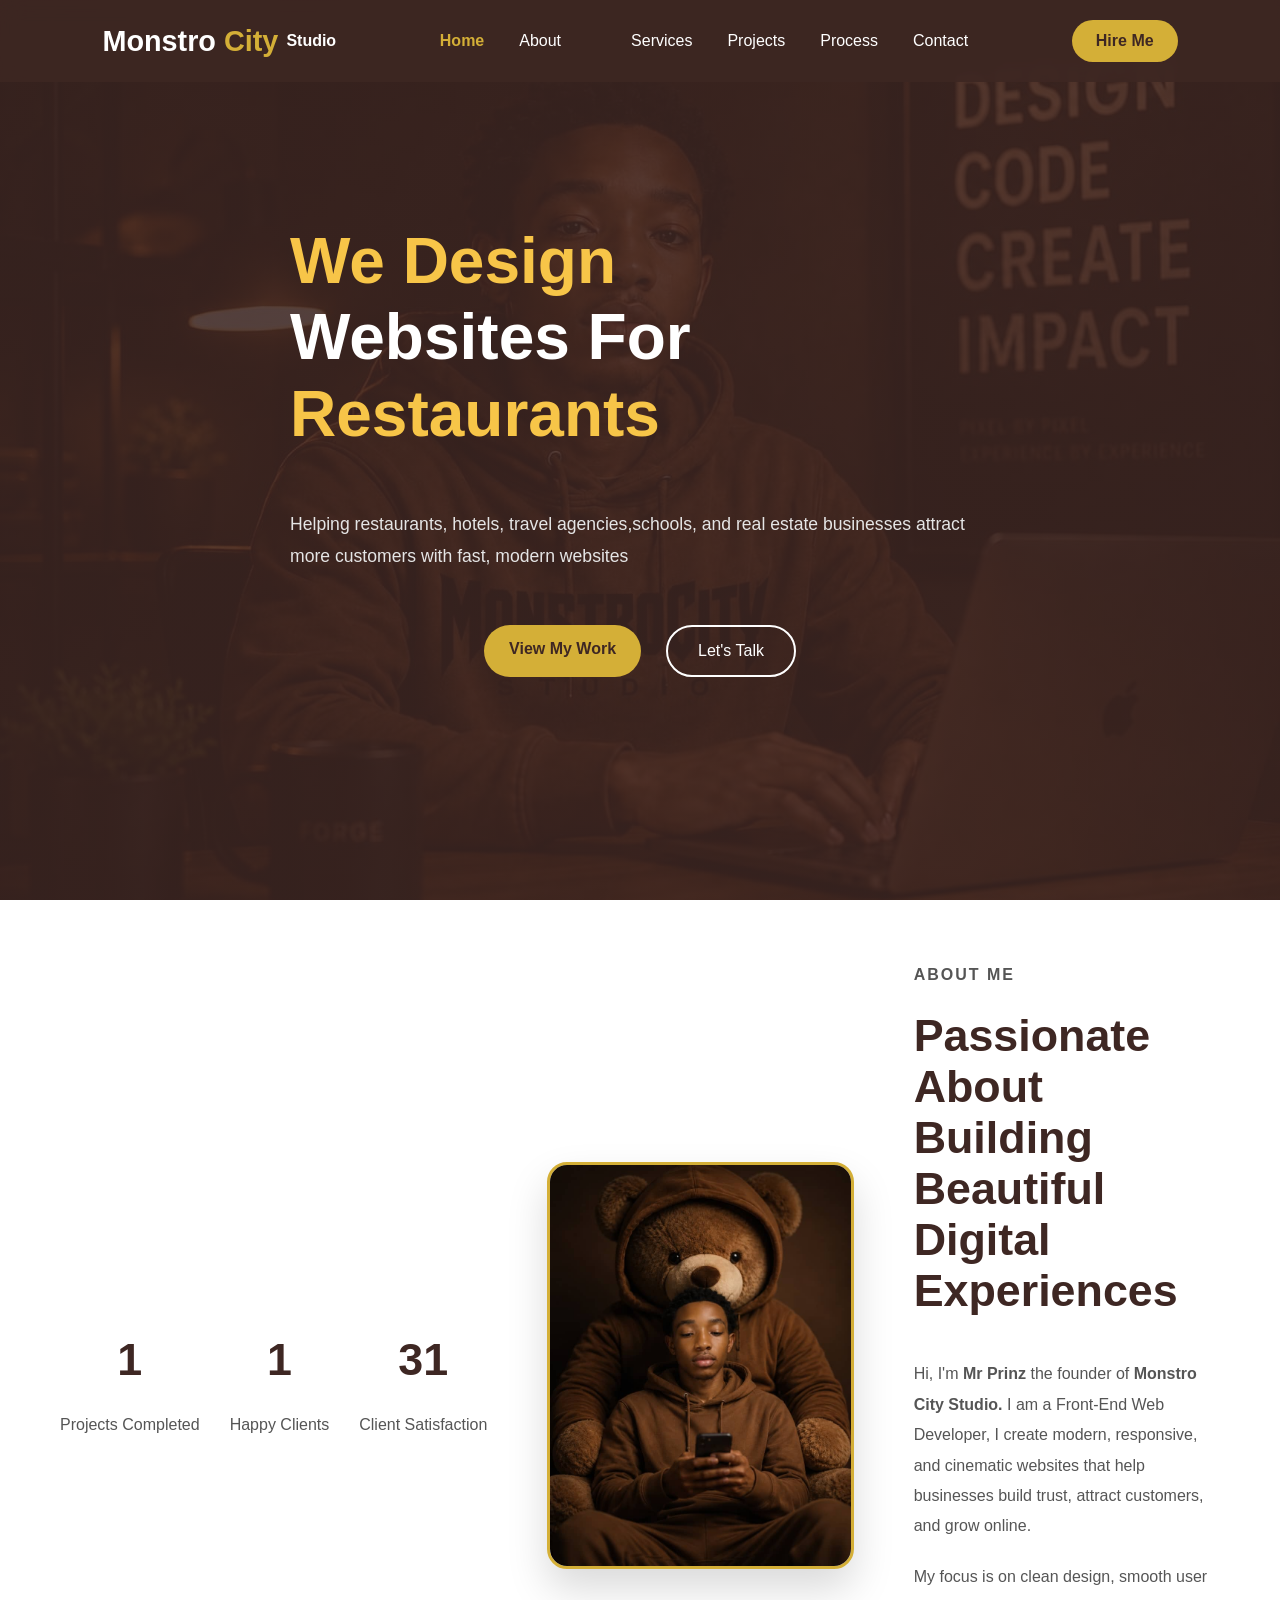
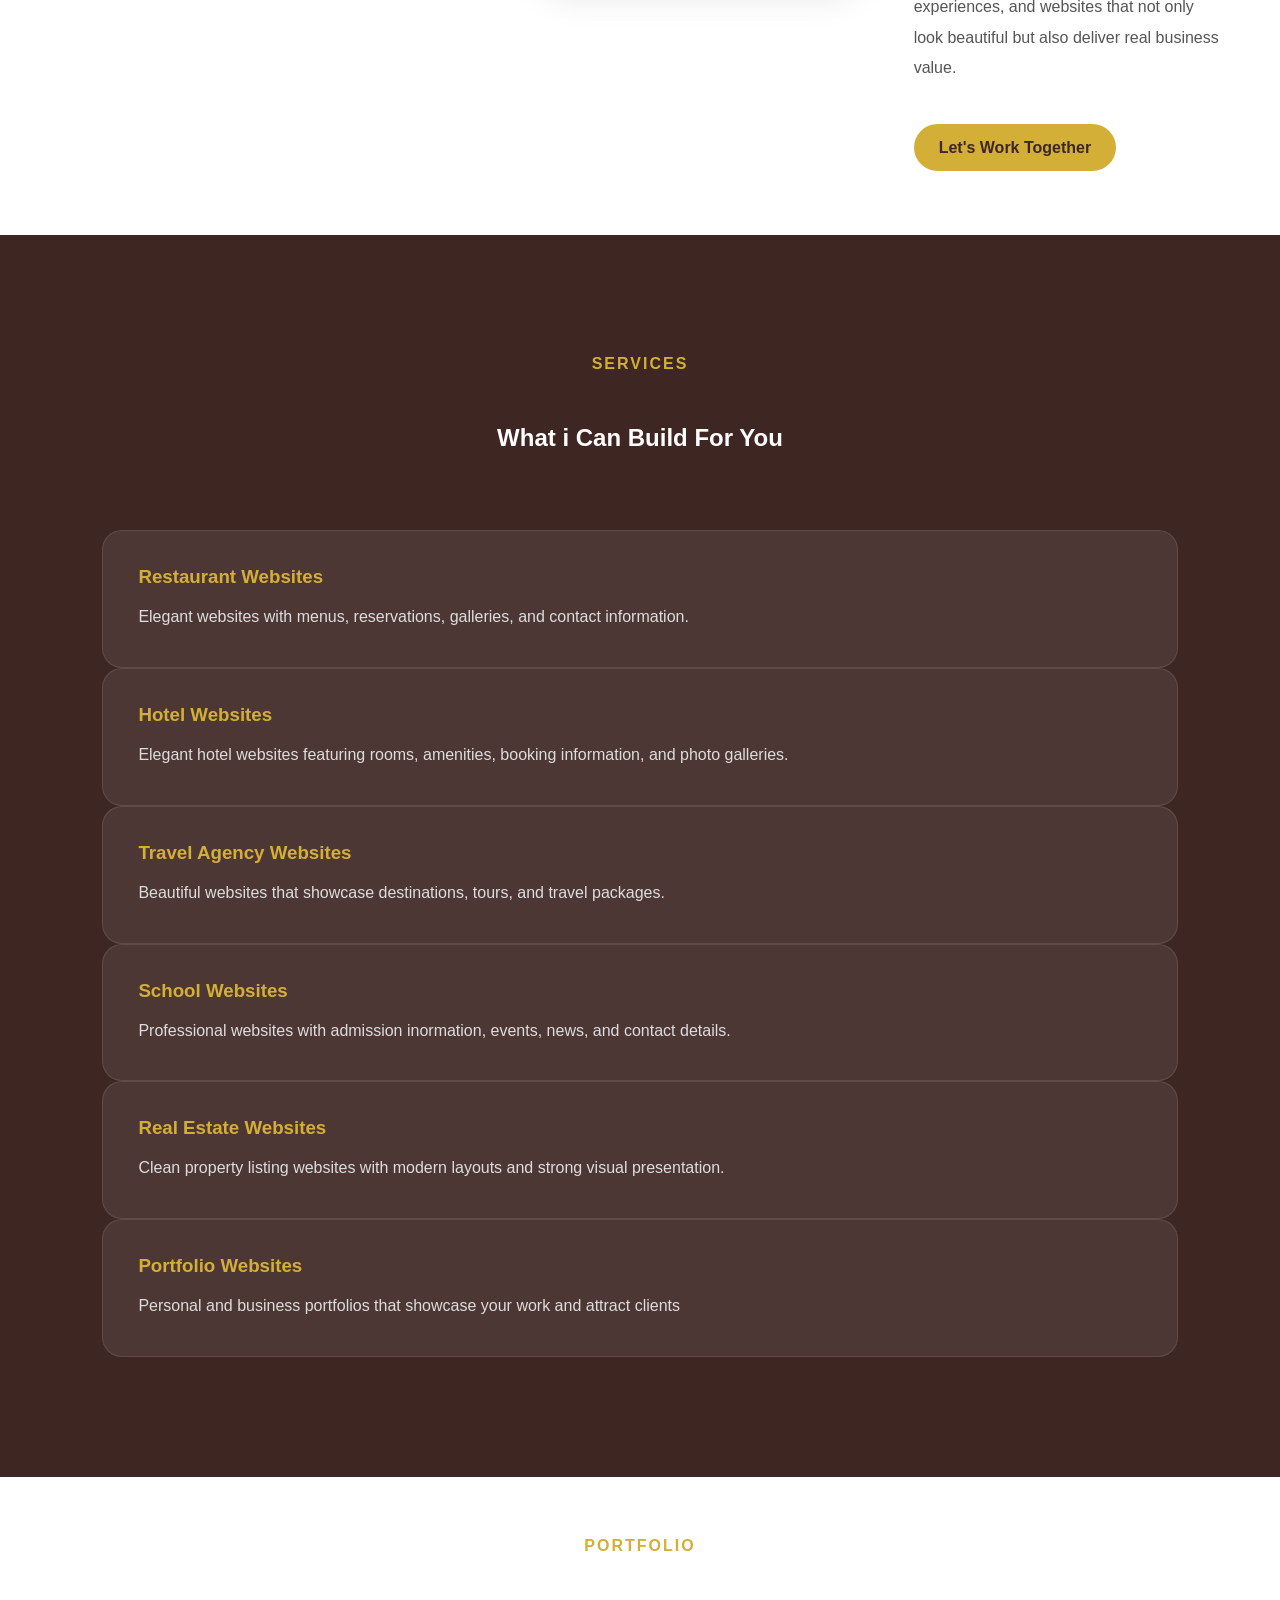
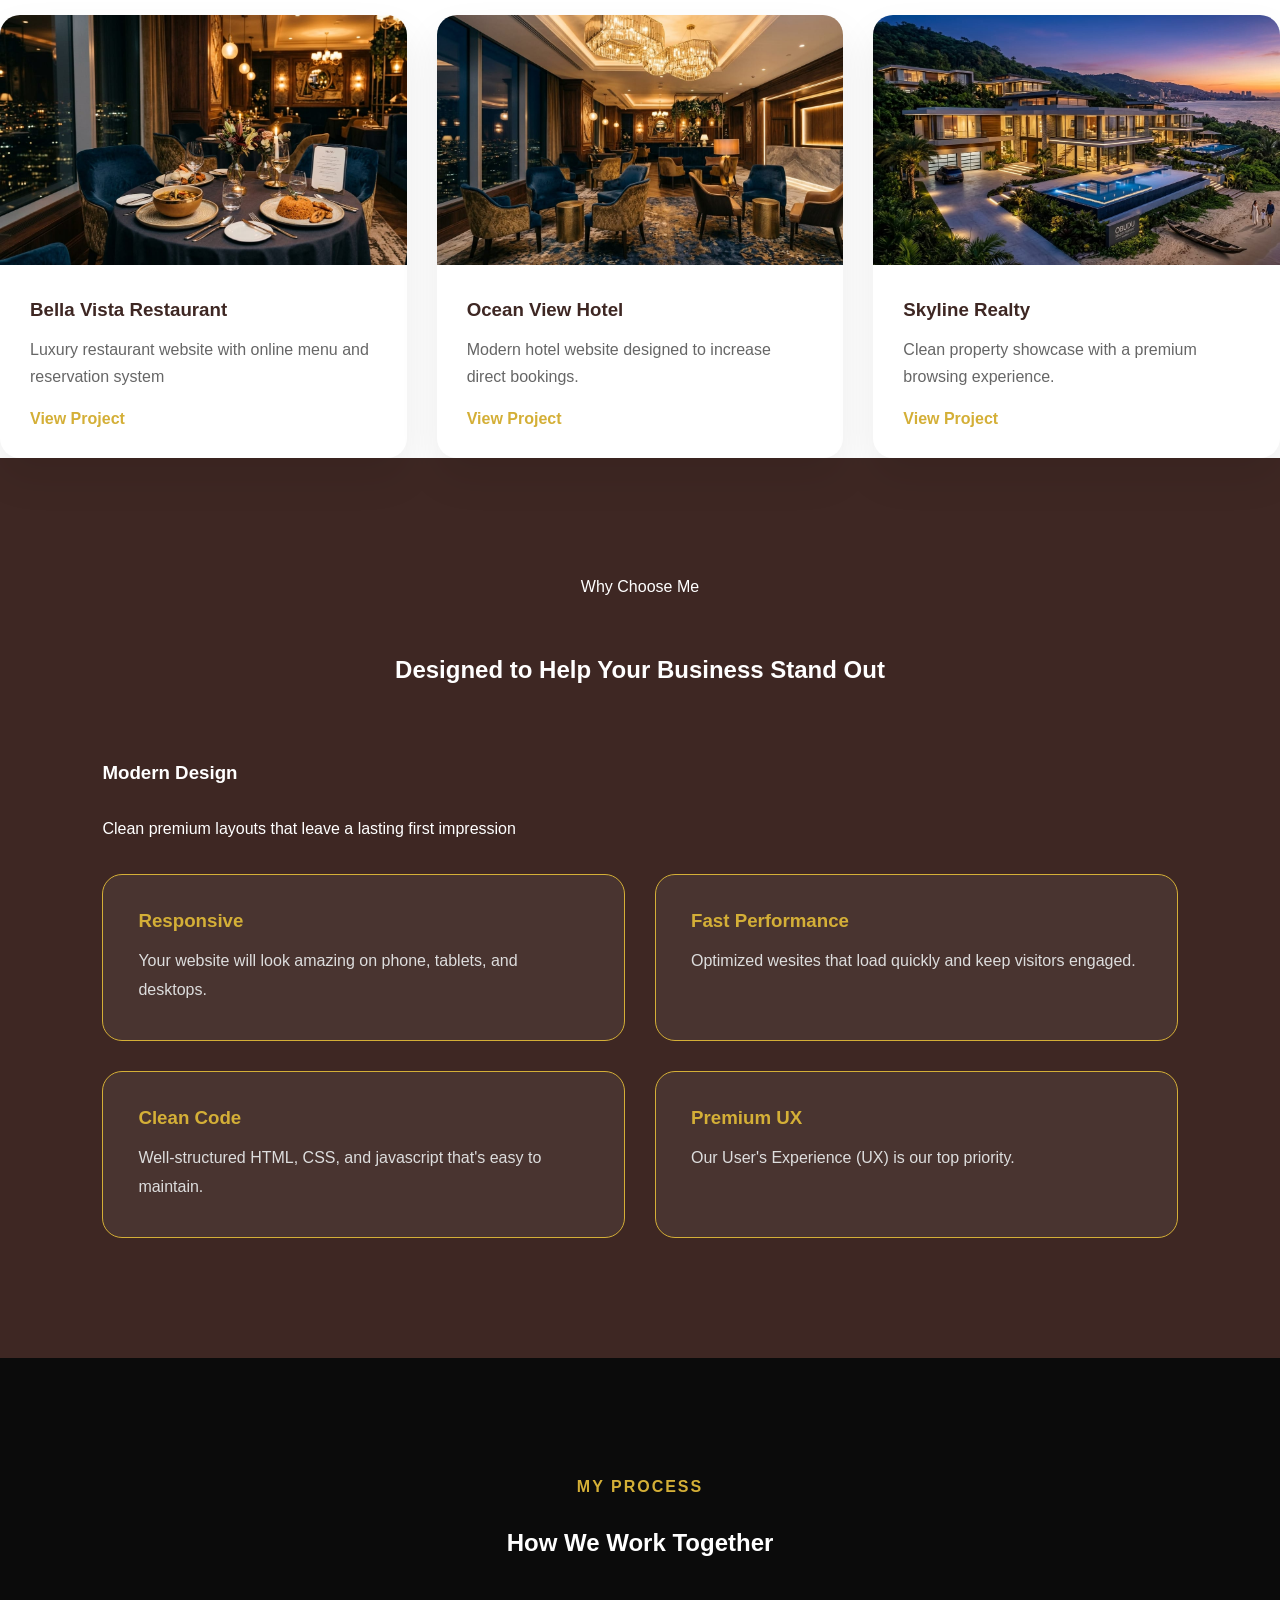
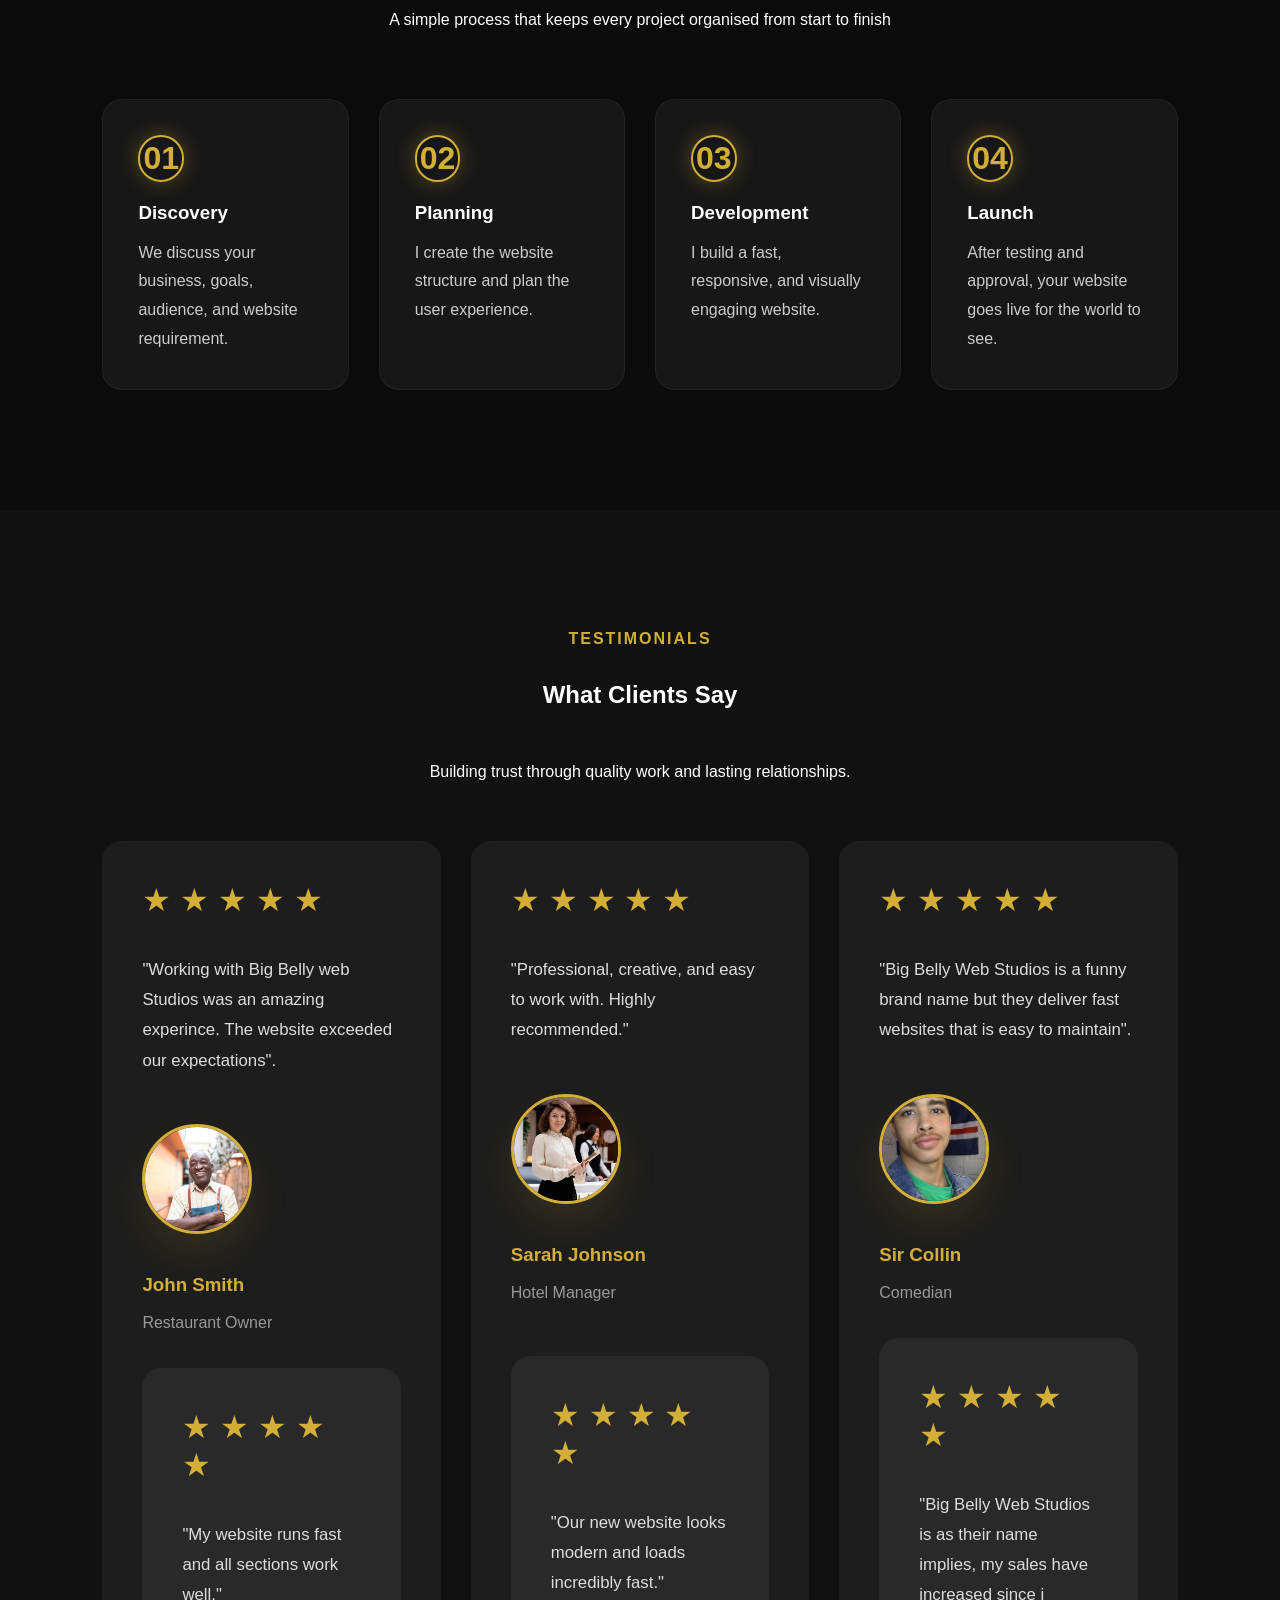
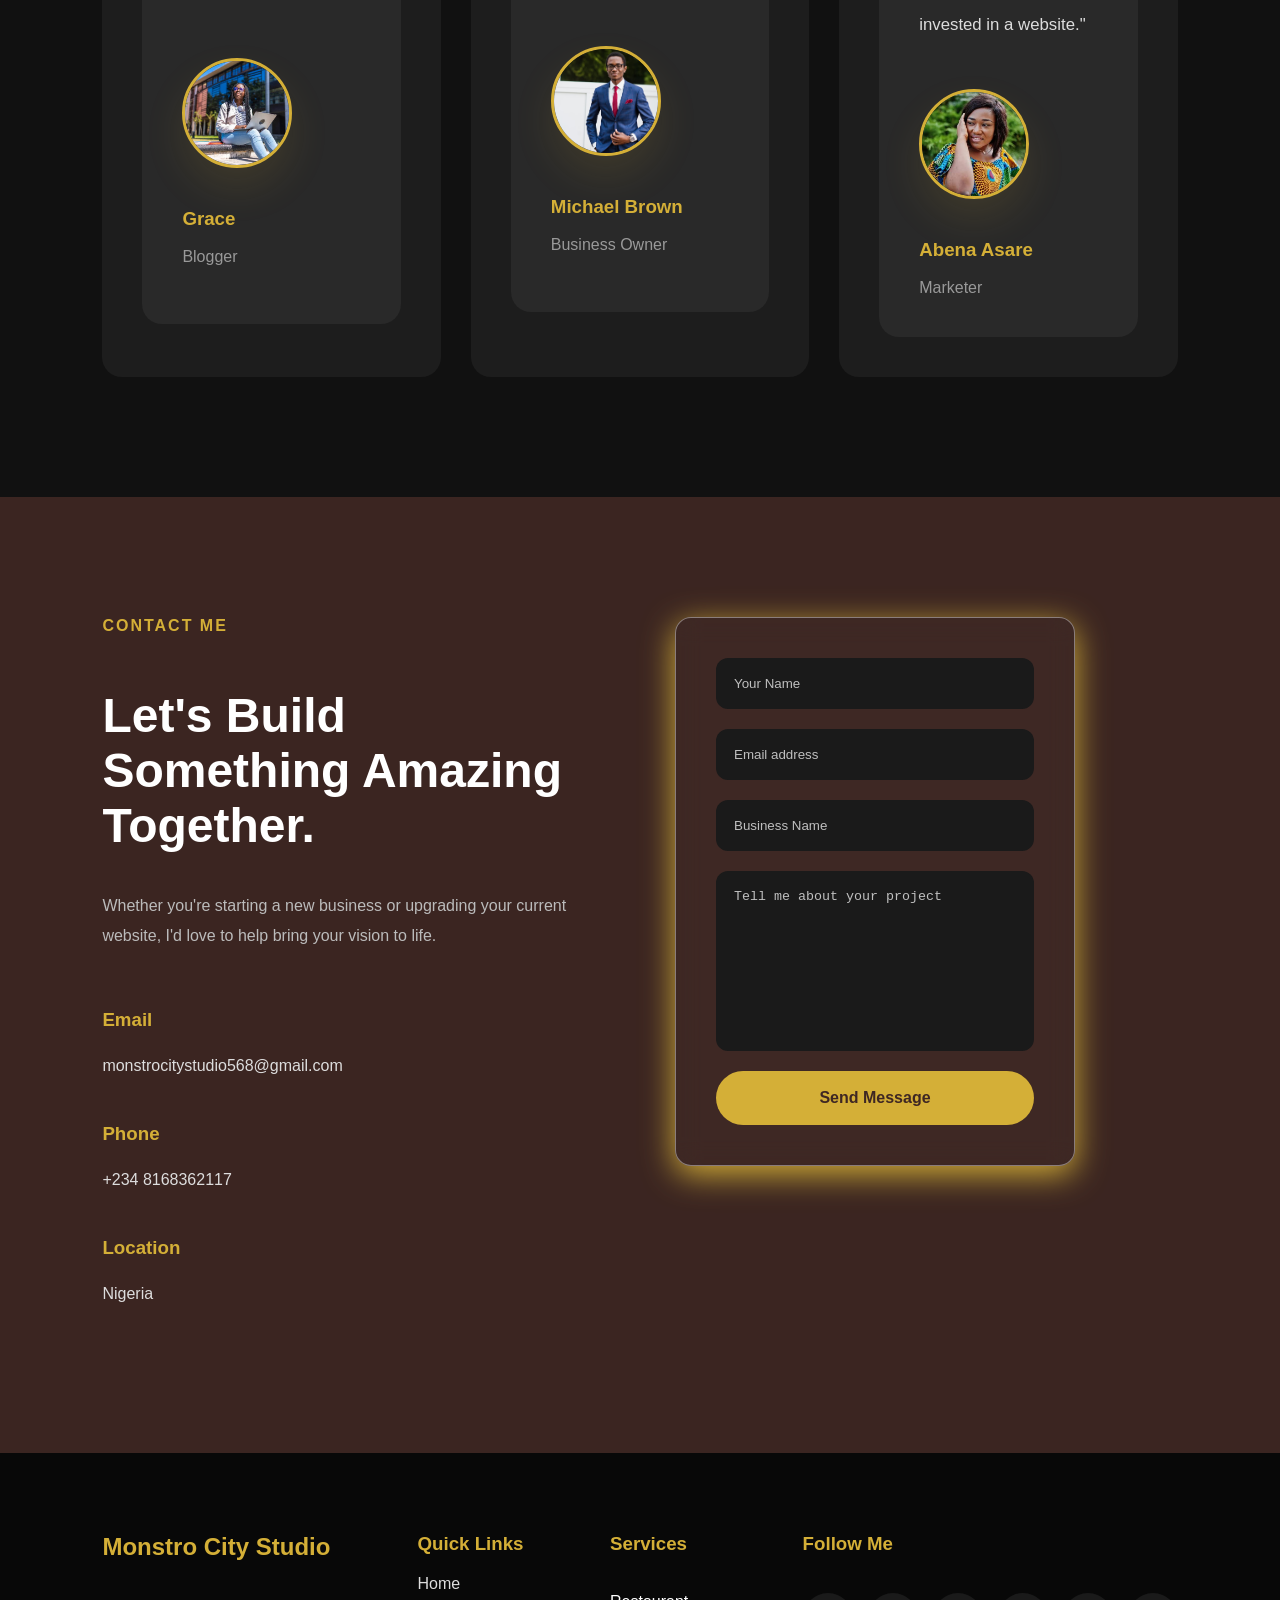
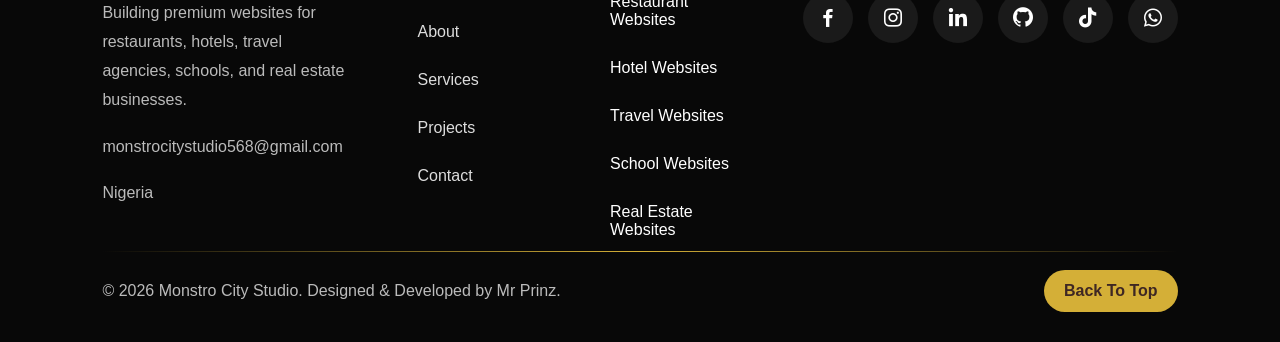
==== commit 8ceb3174: "fix css and html property" ====
--- a/index.html
+++ b/index.html
@@ -3,12 +3,16 @@
 
 <head>
 
+<meta charset="UTF-8">
+
+<meta name="viewport" content="width=device-width,initial-scale=1.0">
+
+<title>MonstroCity Studio | Cinematic web Design & Development</title>
+
+
+    <link rel="stylesheet" href="css/boxicons.min.css">
+
     <link rel="stylesheet" href="Portfolio.css">
-<title>MonstroCity Studio | Cinematic web Design & Development</title>
-
-<meta charset="UTF-8">
-
-<meta name="viewport" content="width=device-width,initial-scale=1.0">
 
 <meta name="description"
 content="MonstroCity Studio builds modern, responsive and cinematic websites that help
@@ -25,7 +29,6 @@
 as="image"
 href="Images/monstro.jpeg"
 
-<link rel="stylesheet" href="css/boxicons.min.css">
 
 
 </head>
@@ -652,7 +655,7 @@
                     <i class="bx bxl-linkedin"></i></a>
                 <a href="#" class="circle"><i class="bx bxl-github"></i></a>
                 <a href="https://www.tiktok.com/@prinz_the_dev?_r=1&_t=ZN-97iVaFjxzpm" class="circle"><i class="bx bxl-tiktok"></i></a>
-                <a href="https://wa.me/2348168362117"><i class="bx bxl-whatsapp"></i></a>
+                <a href="https://wa.me/2348168362117" class="circle"><i class="bx bxl-whatsapp"></i></a>
 
 
             </div>
--- a/Portfolio.css
+++ b/Portfolio.css
@@ -724,6 +724,11 @@
     color: #111;
     transform: translateY(-6px) rotate(8deg);
     box-shadow: 0 0 25px rgba(212, 175, 55, .45);
+}
+
+.circle i {
+    color: #ffffff;
+    font-size: 24px;
 }
 
 
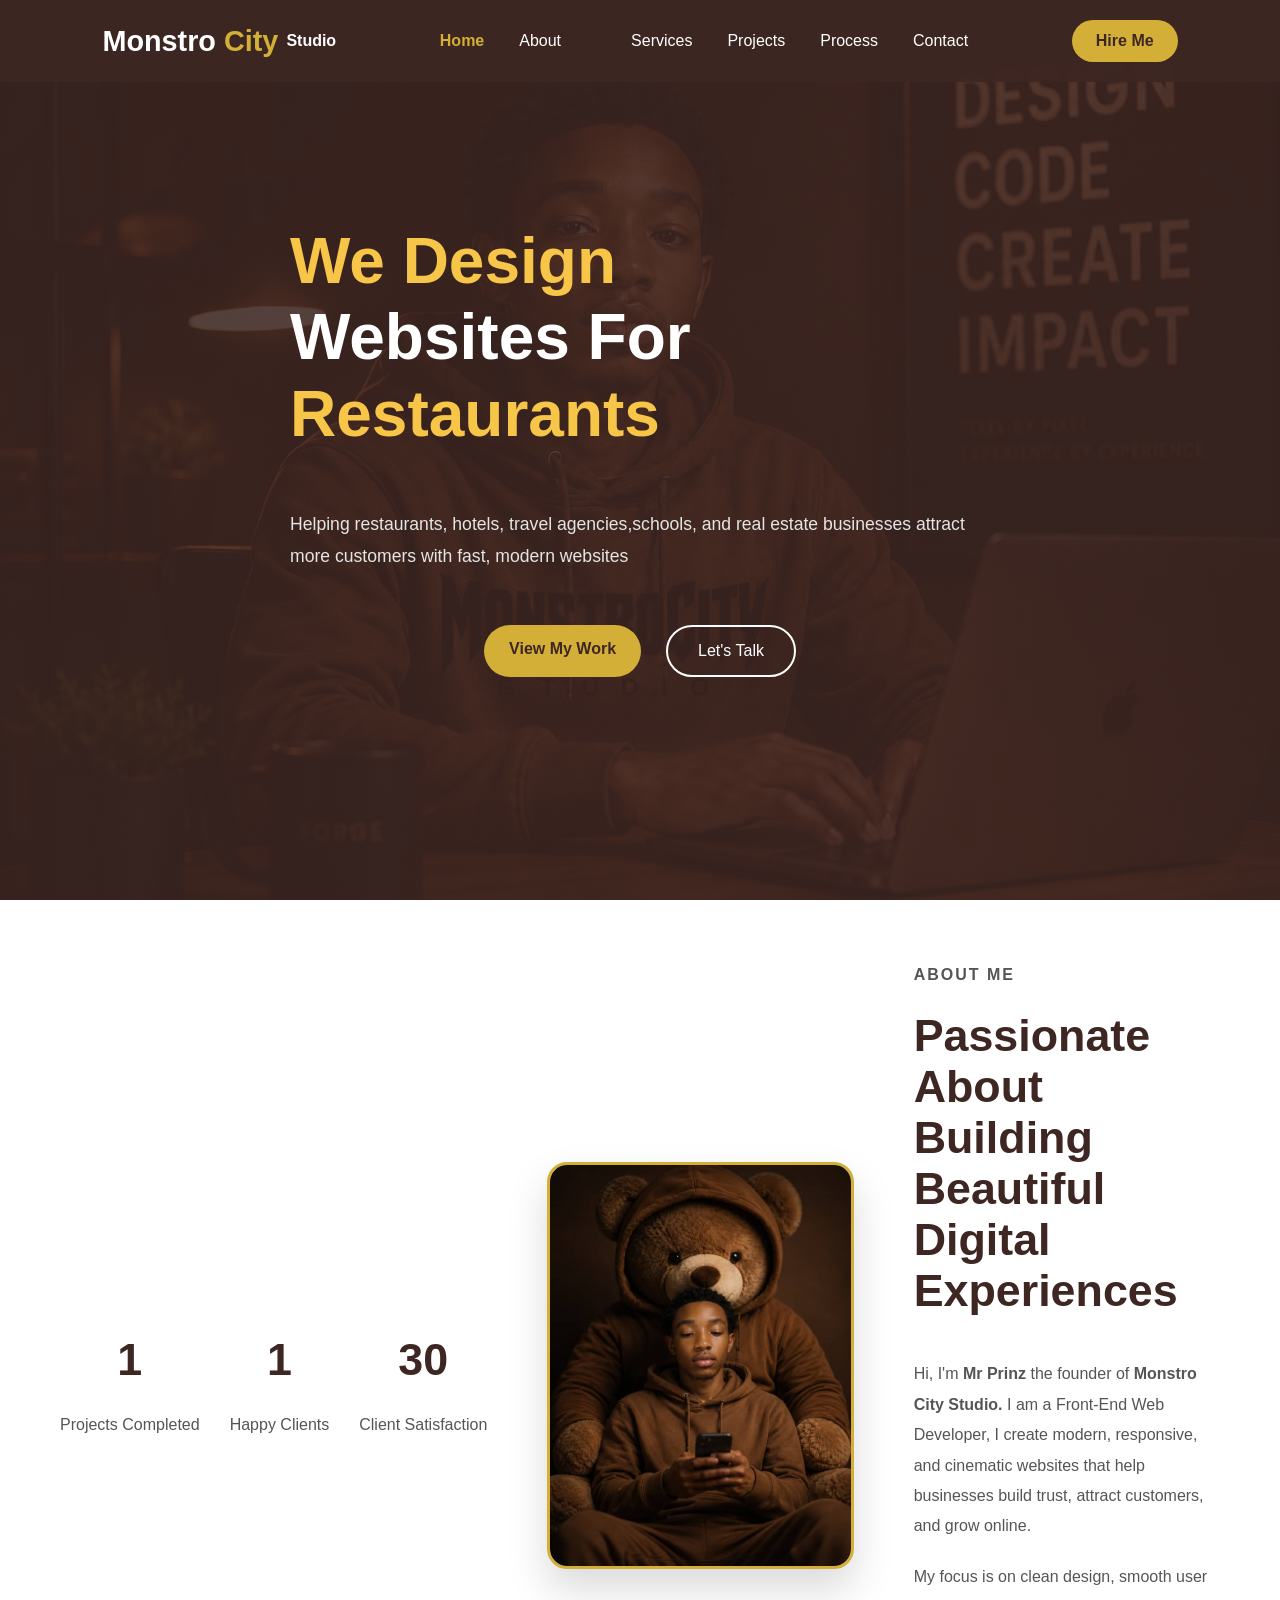
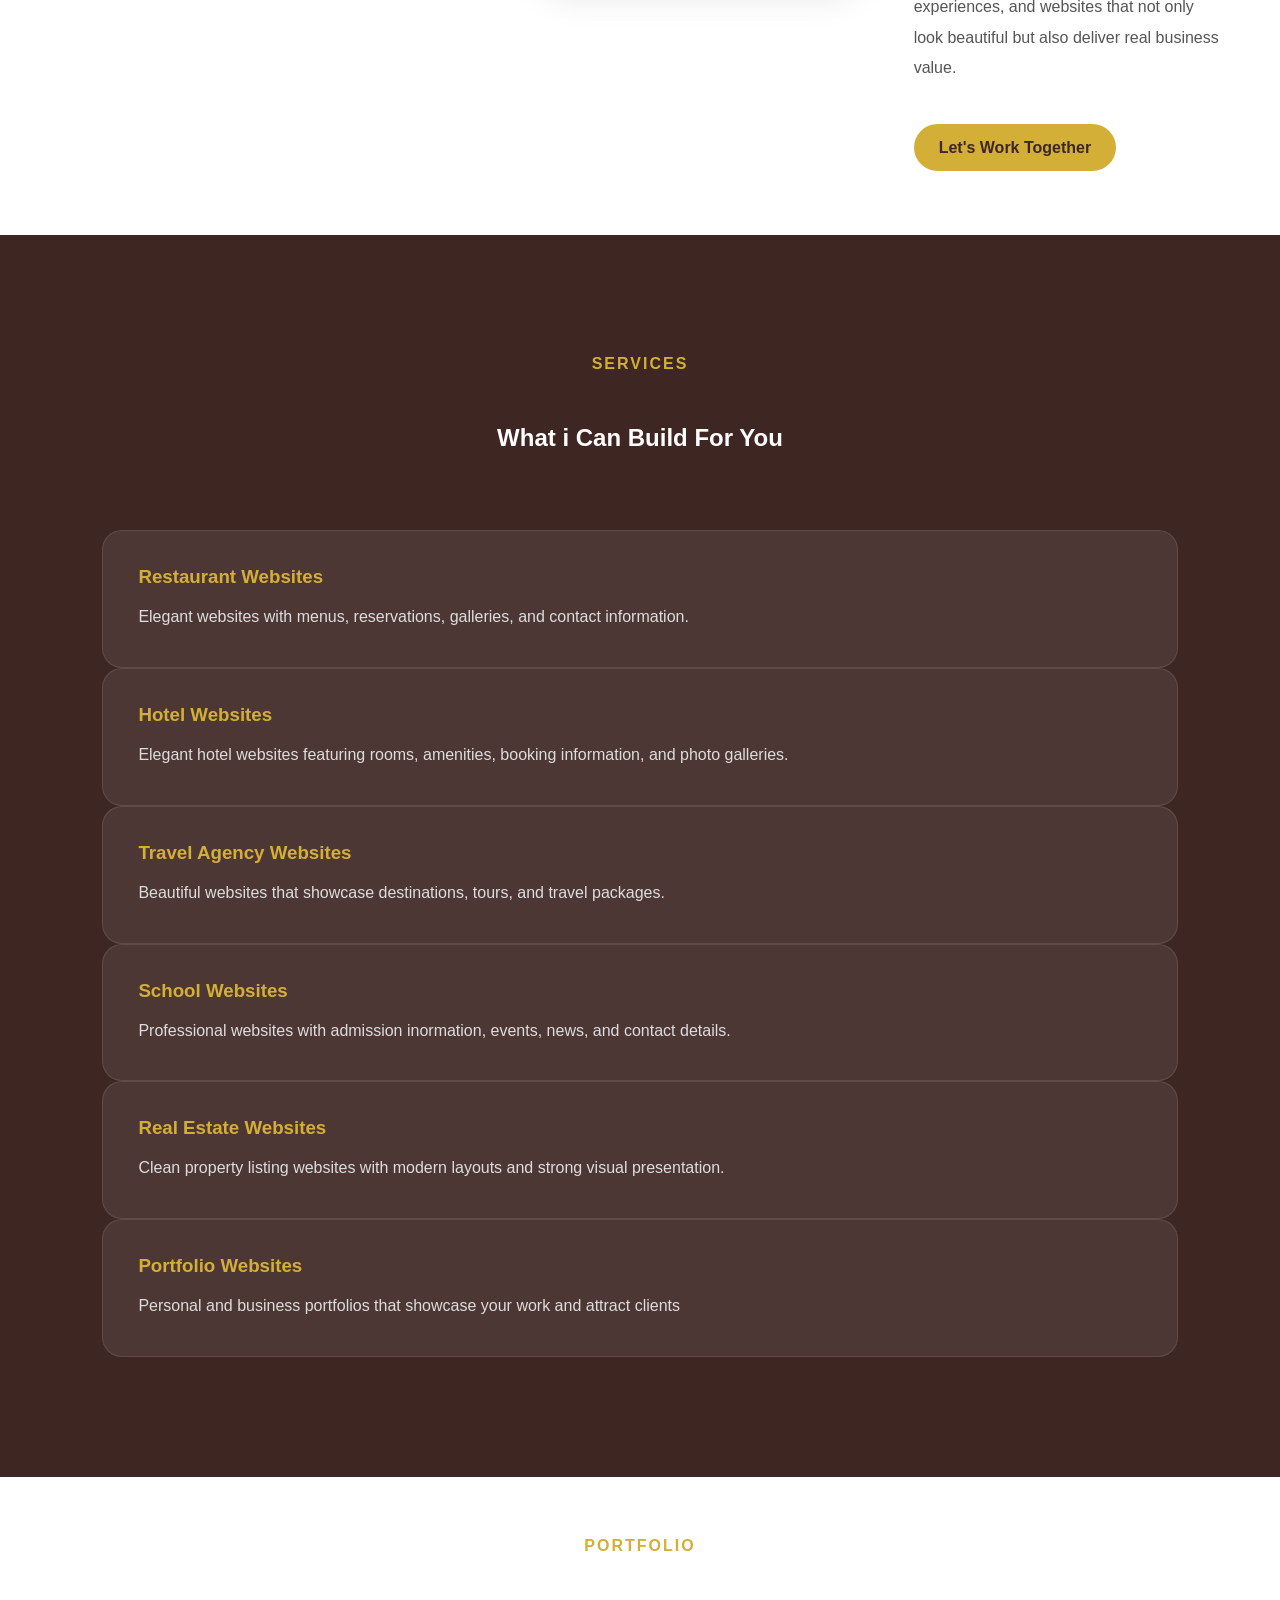
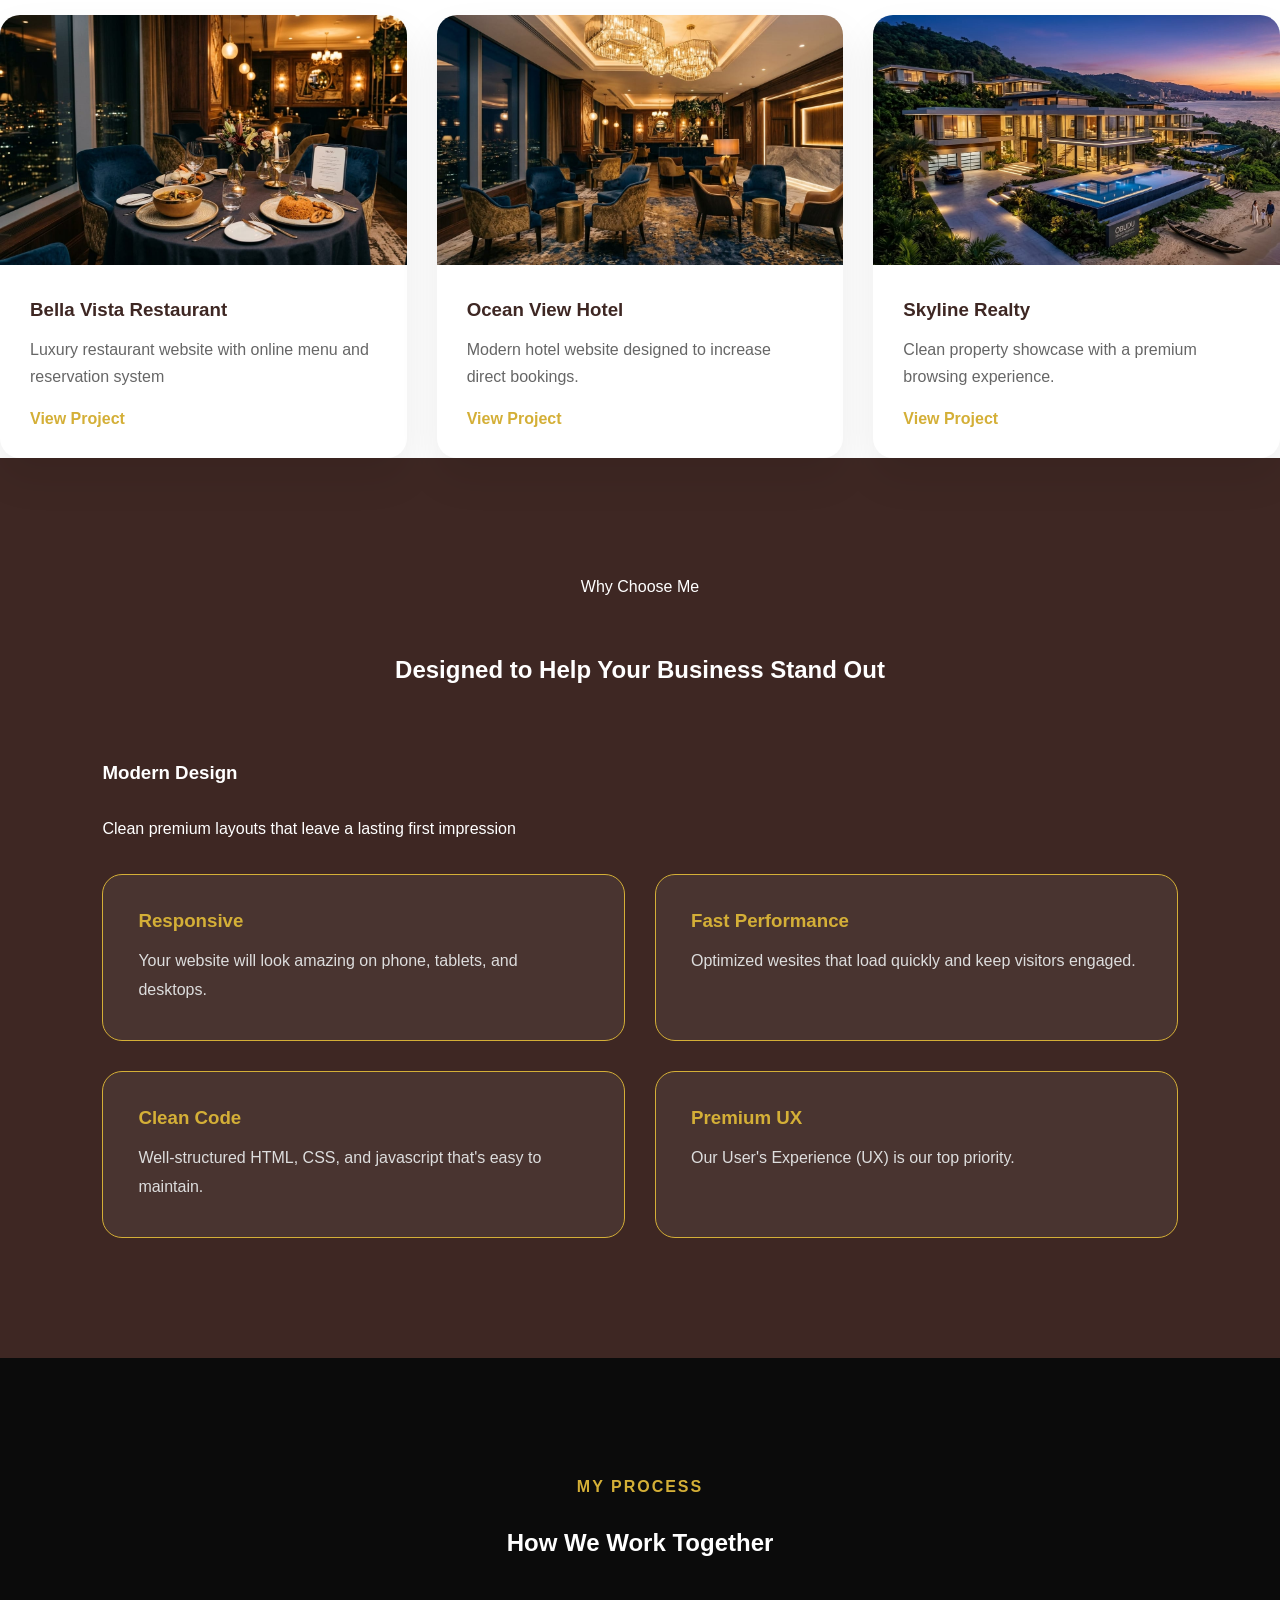
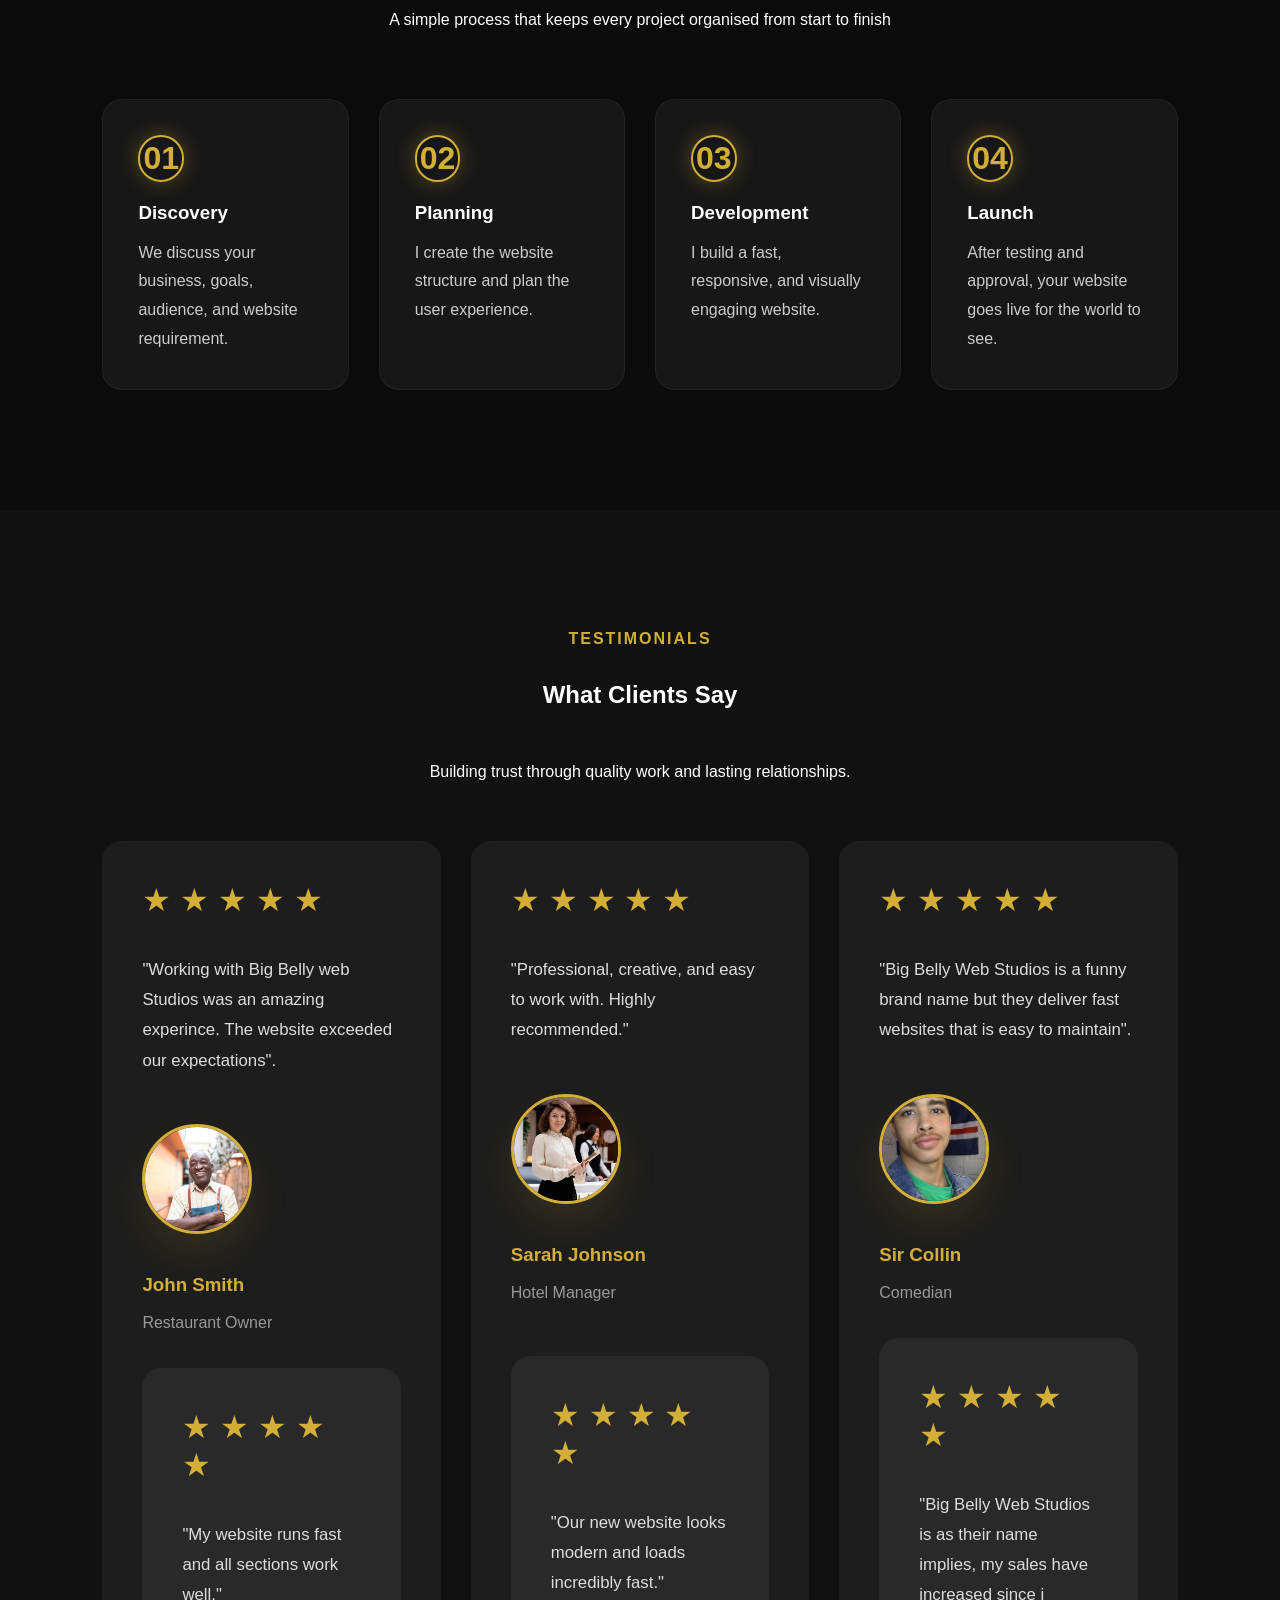
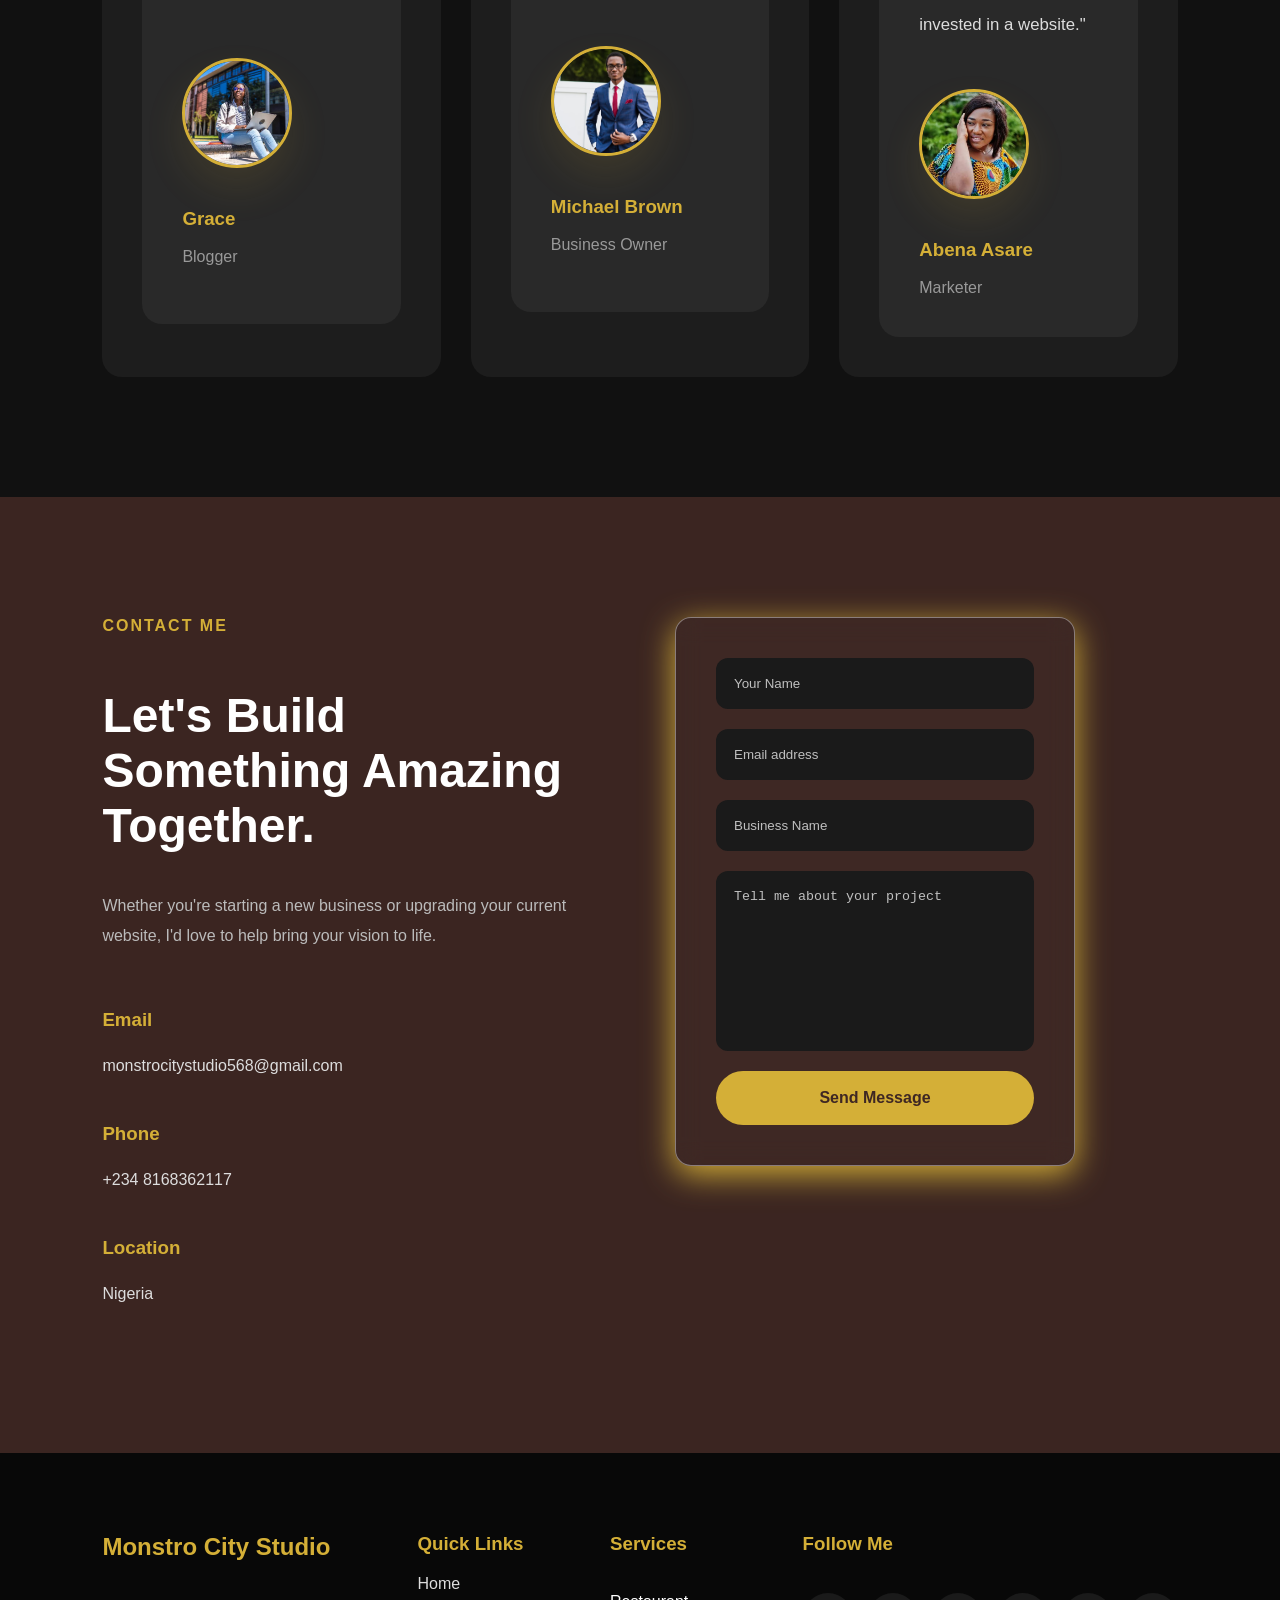
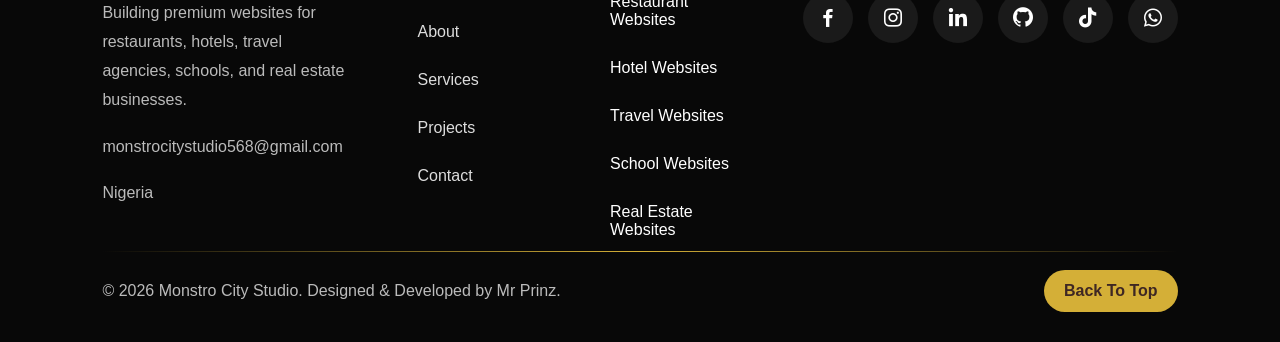
==== commit b21808f1: "fix html property" ====
--- a/index.html
+++ b/index.html
@@ -653,7 +653,7 @@
                 <a href="#" class="circle"><i class="bx bxl-instagram"></i></a>
                 <a href="https://www.linkedin.com/in/mr-prinz-85503630b?utm_source=share_via&utm_content=profile&utm_medium=member_android" class="circle">
                     <i class="bx bxl-linkedin"></i></a>
-                <a href="#" class="circle"><i class="bx bxl-github"></i></a>
+                <a href="https://github.com/prinz902" class="circle"><i class="bx bxl-github"></i></a>
                 <a href="https://www.tiktok.com/@prinz_the_dev?_r=1&_t=ZN-97iVaFjxzpm" class="circle"><i class="bx bxl-tiktok"></i></a>
                 <a href="https://wa.me/2348168362117" class="circle"><i class="bx bxl-whatsapp"></i></a>
 
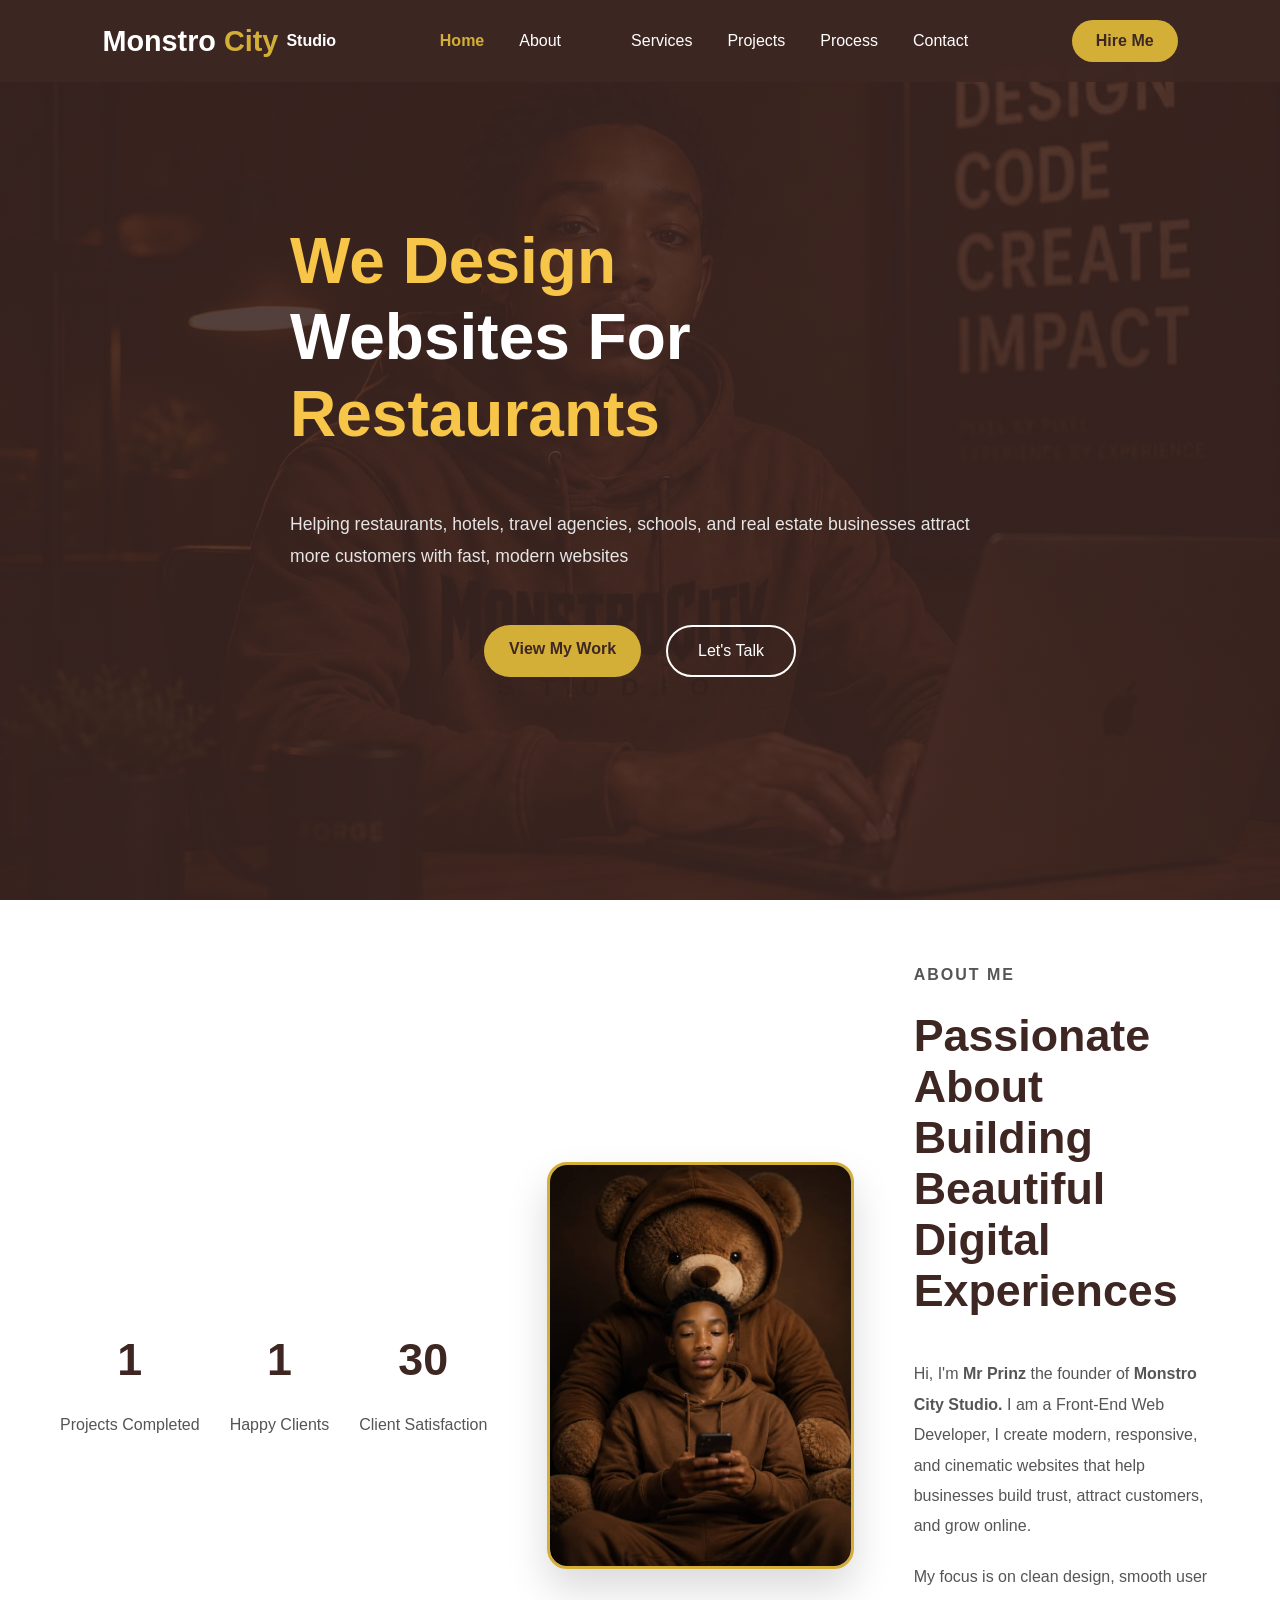
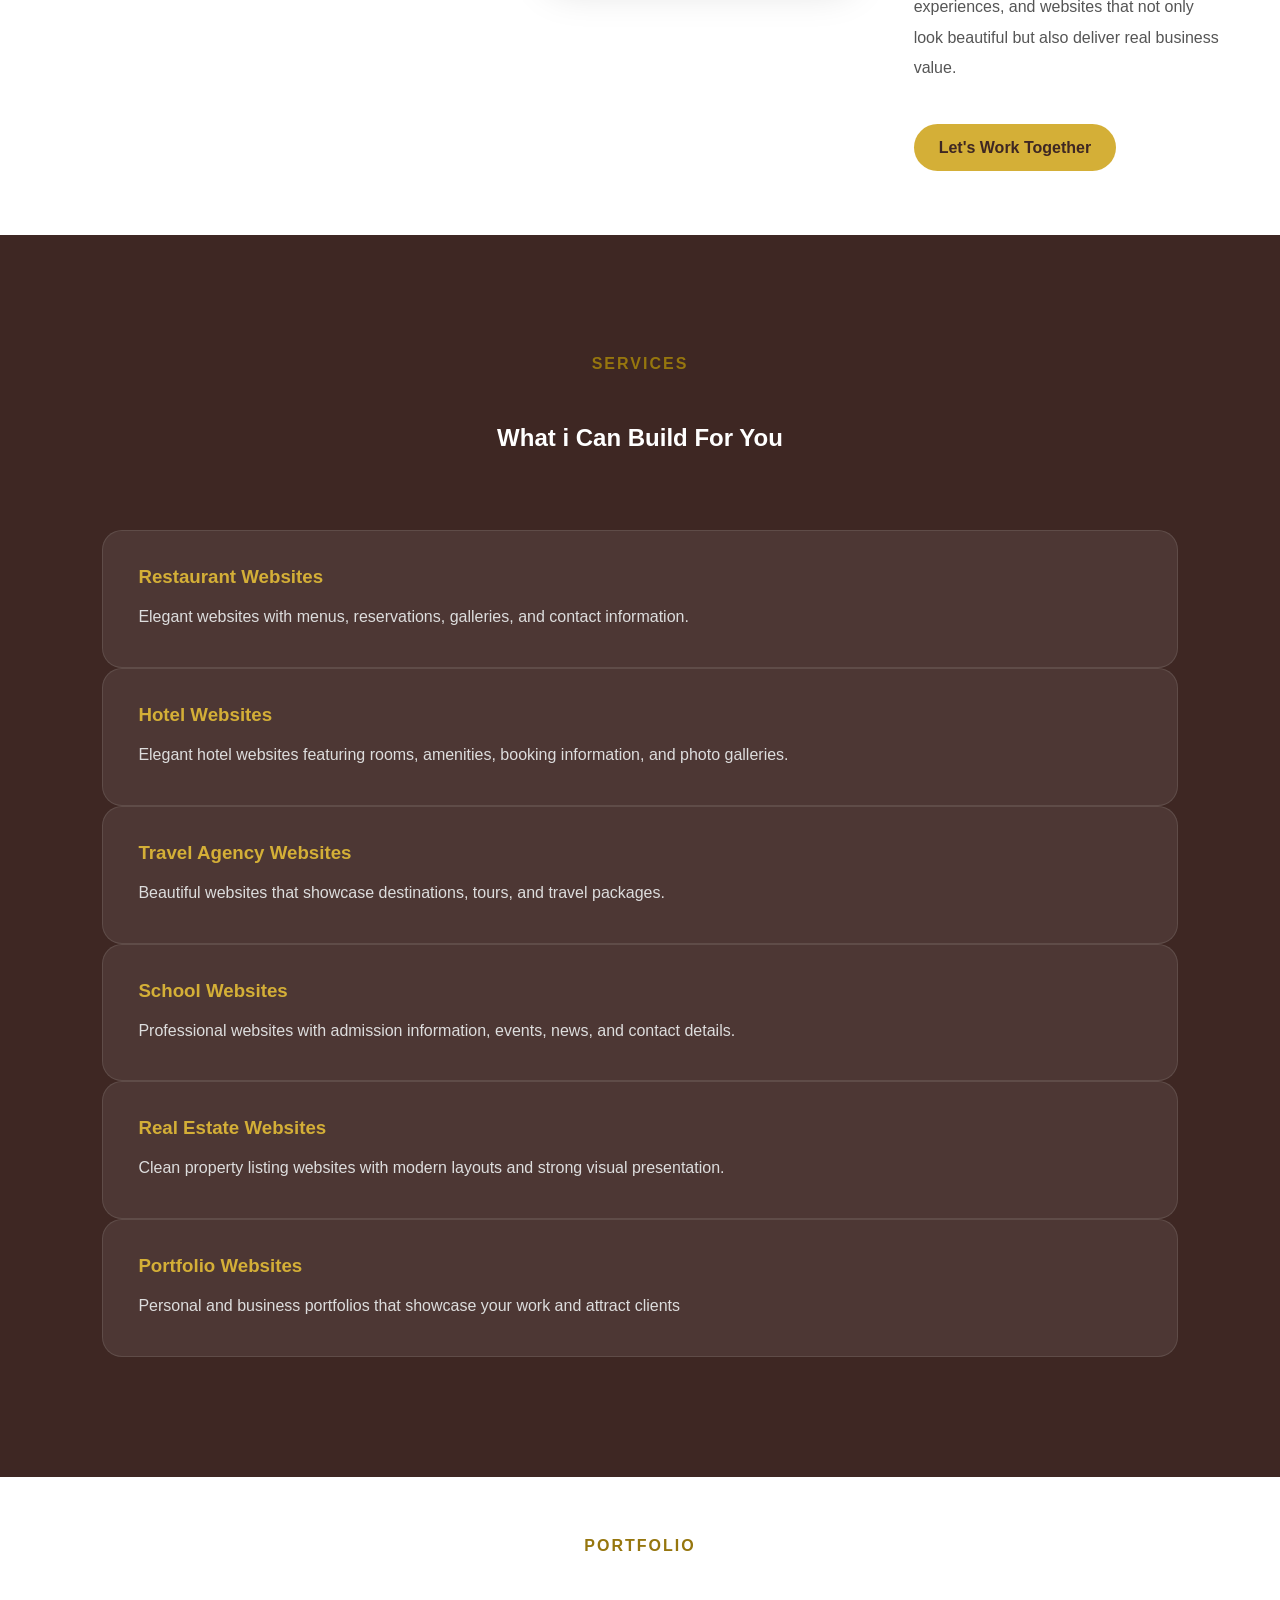
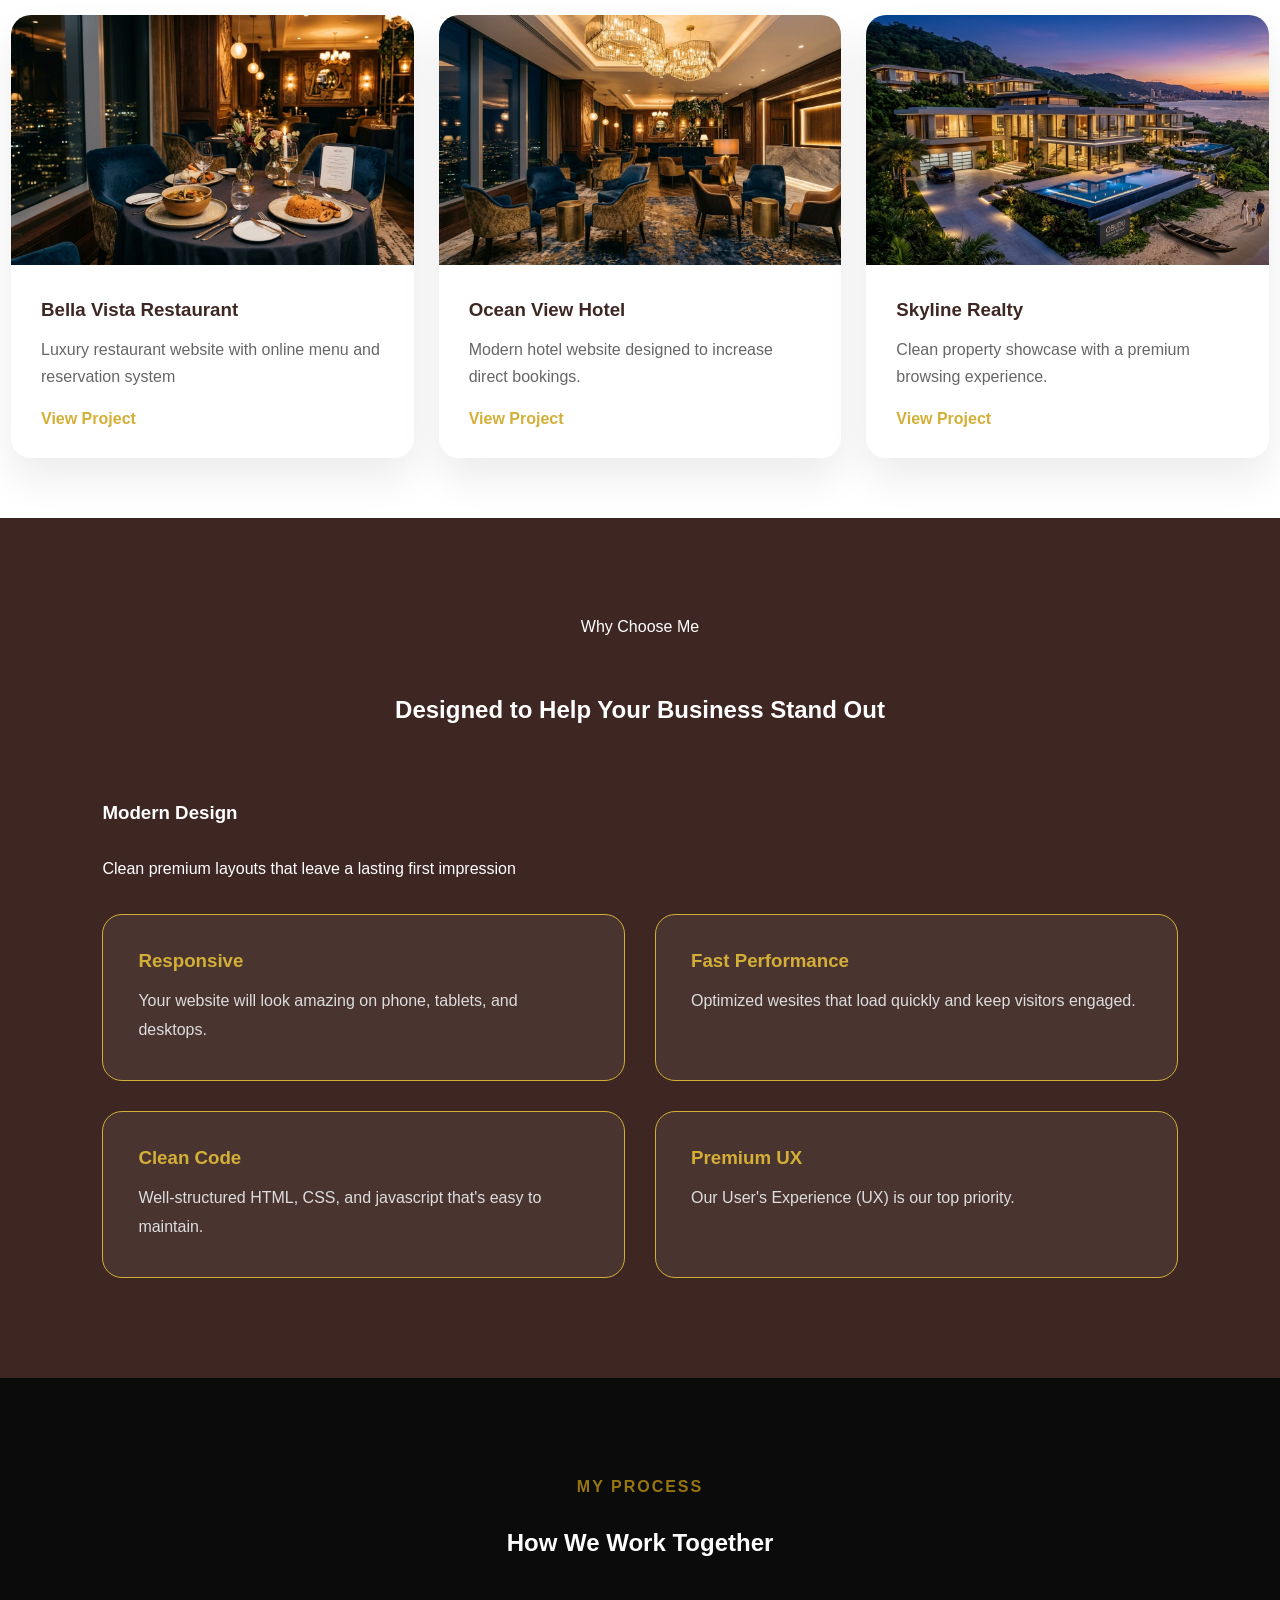
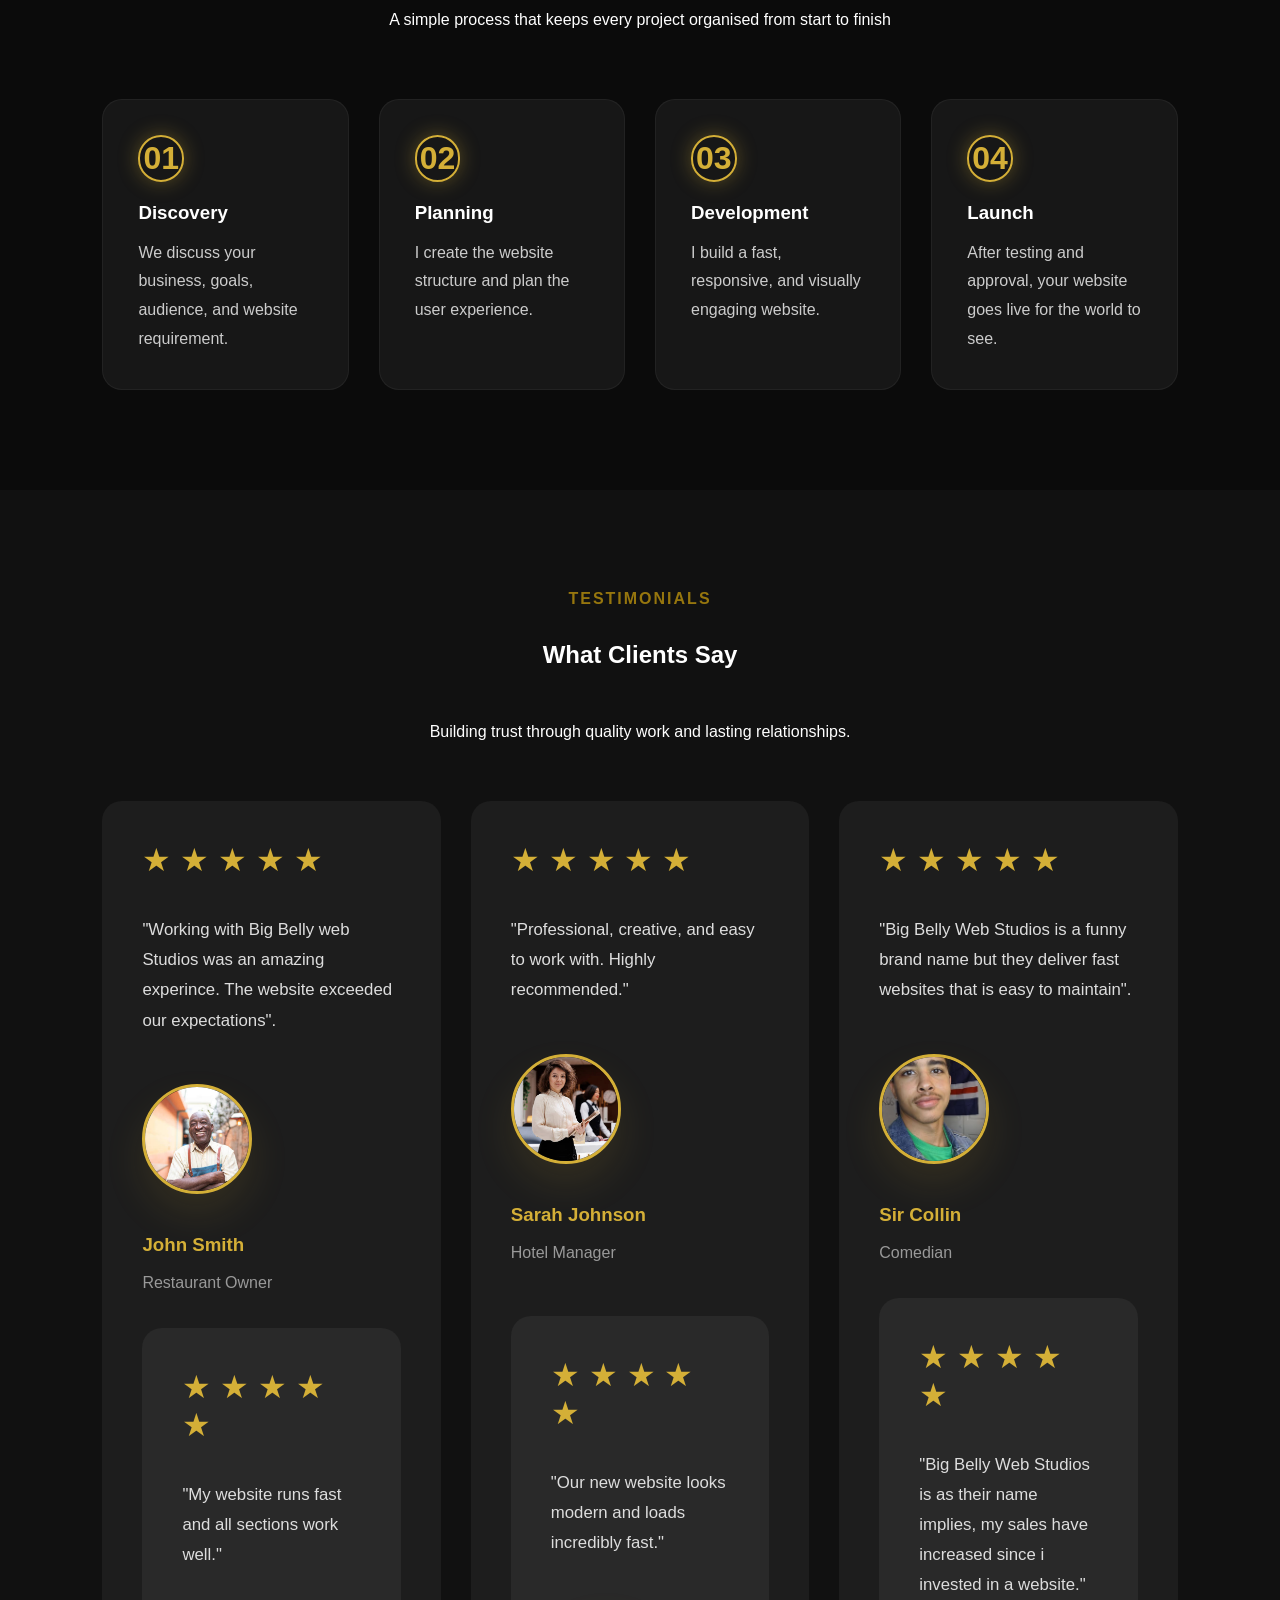
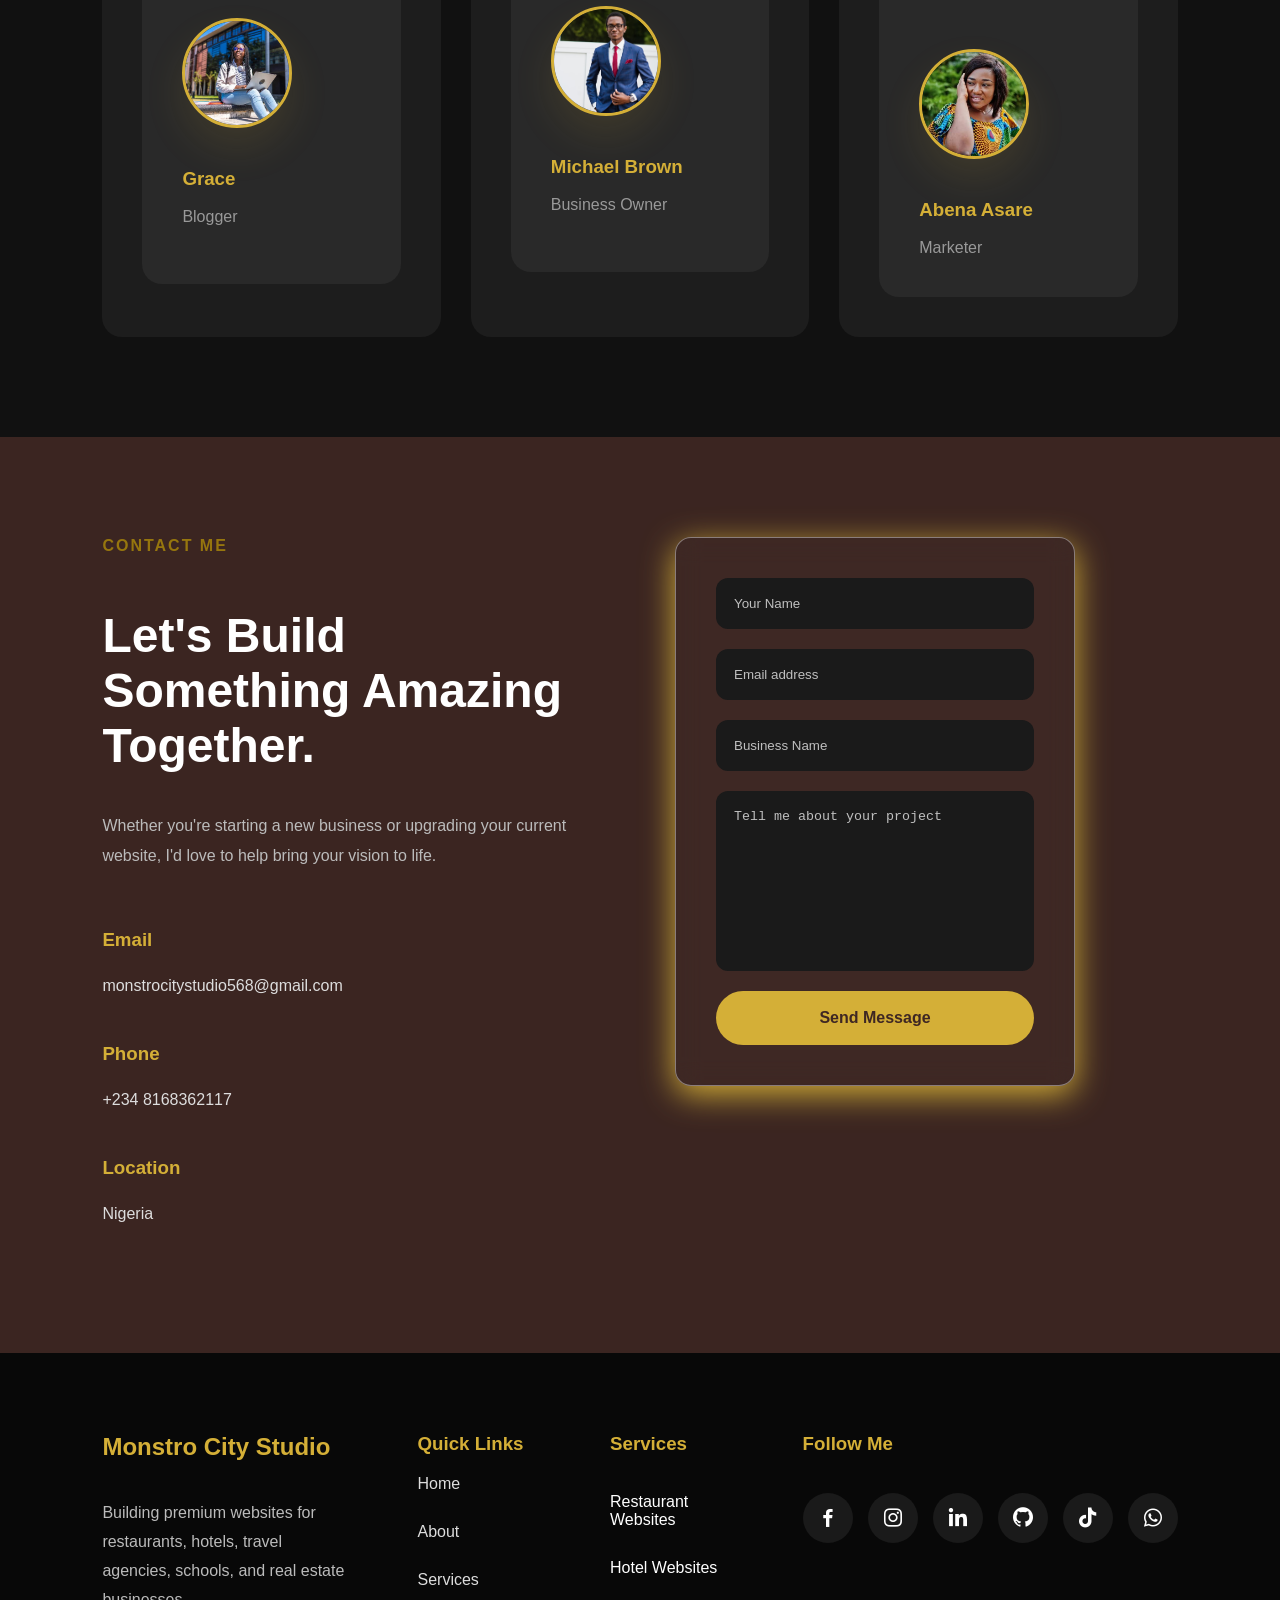
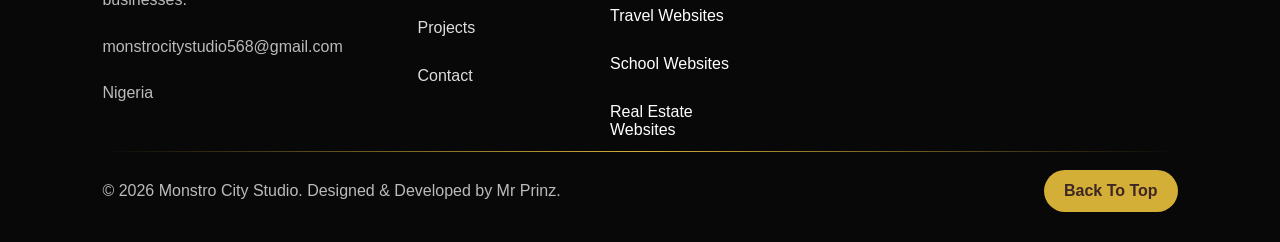
==== commit 4b236f76: "fix html elements" ====
--- a/index.html
+++ b/index.html
@@ -98,7 +98,7 @@
         </h1><br><br>
 
         <p class="hero-text">
-        Helping restaurants, hotels, travel agencies,schools, and real estate businesses
+        Helping restaurants, hotels, travel agencies, schools, and real estate businesses
         attract more customers with fast, modern websites
         </p><br>
 
@@ -213,7 +213,7 @@
 
 <div class="service-card">
     <h3>School Websites</h3>
-    <p>Professional websites with admission inormation, events,
+    <p>Professional websites with admission information, events,
         news, and contact details.
     </p>
 </div>
--- a/Portfolio.css
+++ b/Portfolio.css
@@ -262,11 +262,12 @@
 
 
 .section-tag {
-    color: #D4AF37;
+    color: #96760e;
     font-weight: bold;
     text-transform: uppercase;
     letter-spacing: 2px;
     margin-bottom: 15px;
+    
 }
 
 .about h2 {
@@ -332,12 +333,15 @@
 .projects{
     background: #ffffff;
     padding-top: 60px;
+    padding-bottom: 60px;
+    padding-left: 11px;
+    padding-right: 11px;
 }
 
 .projects-container{
     display: grid;
     grid-template-columns: repeat(3, 1fr);
-    gap:30px;
+    gap:25px;
 }
 
 .project-card{
@@ -399,7 +403,7 @@
 
 /*why hire me setion*/
 .why-choose{
-    padding: 120px 8%;
+    padding: 100px 8%;
     background: #3E2723;
     color: white;
 }
@@ -436,7 +440,7 @@
 /*Process Section*/
 
 .process{
-    padding: 120px 8%;
+    padding: 100px 8%;
     background: #0b0b0b;
     color: #ffffff;
 }
@@ -488,7 +492,7 @@
 
 /*Testimonial section*/
 .testimonials{
-    padding: 120px 8%;
+    padding: 100px 8%;
     background: #111;
     color: white;
 }
@@ -554,7 +558,7 @@
 
 /*Contact*/
 .contact{
-    padding: 120px 8%;
+    padding: 100px 8%;
     display: grid;
     grid-template-columns: 1fr 1fr;
     gap: 70px;
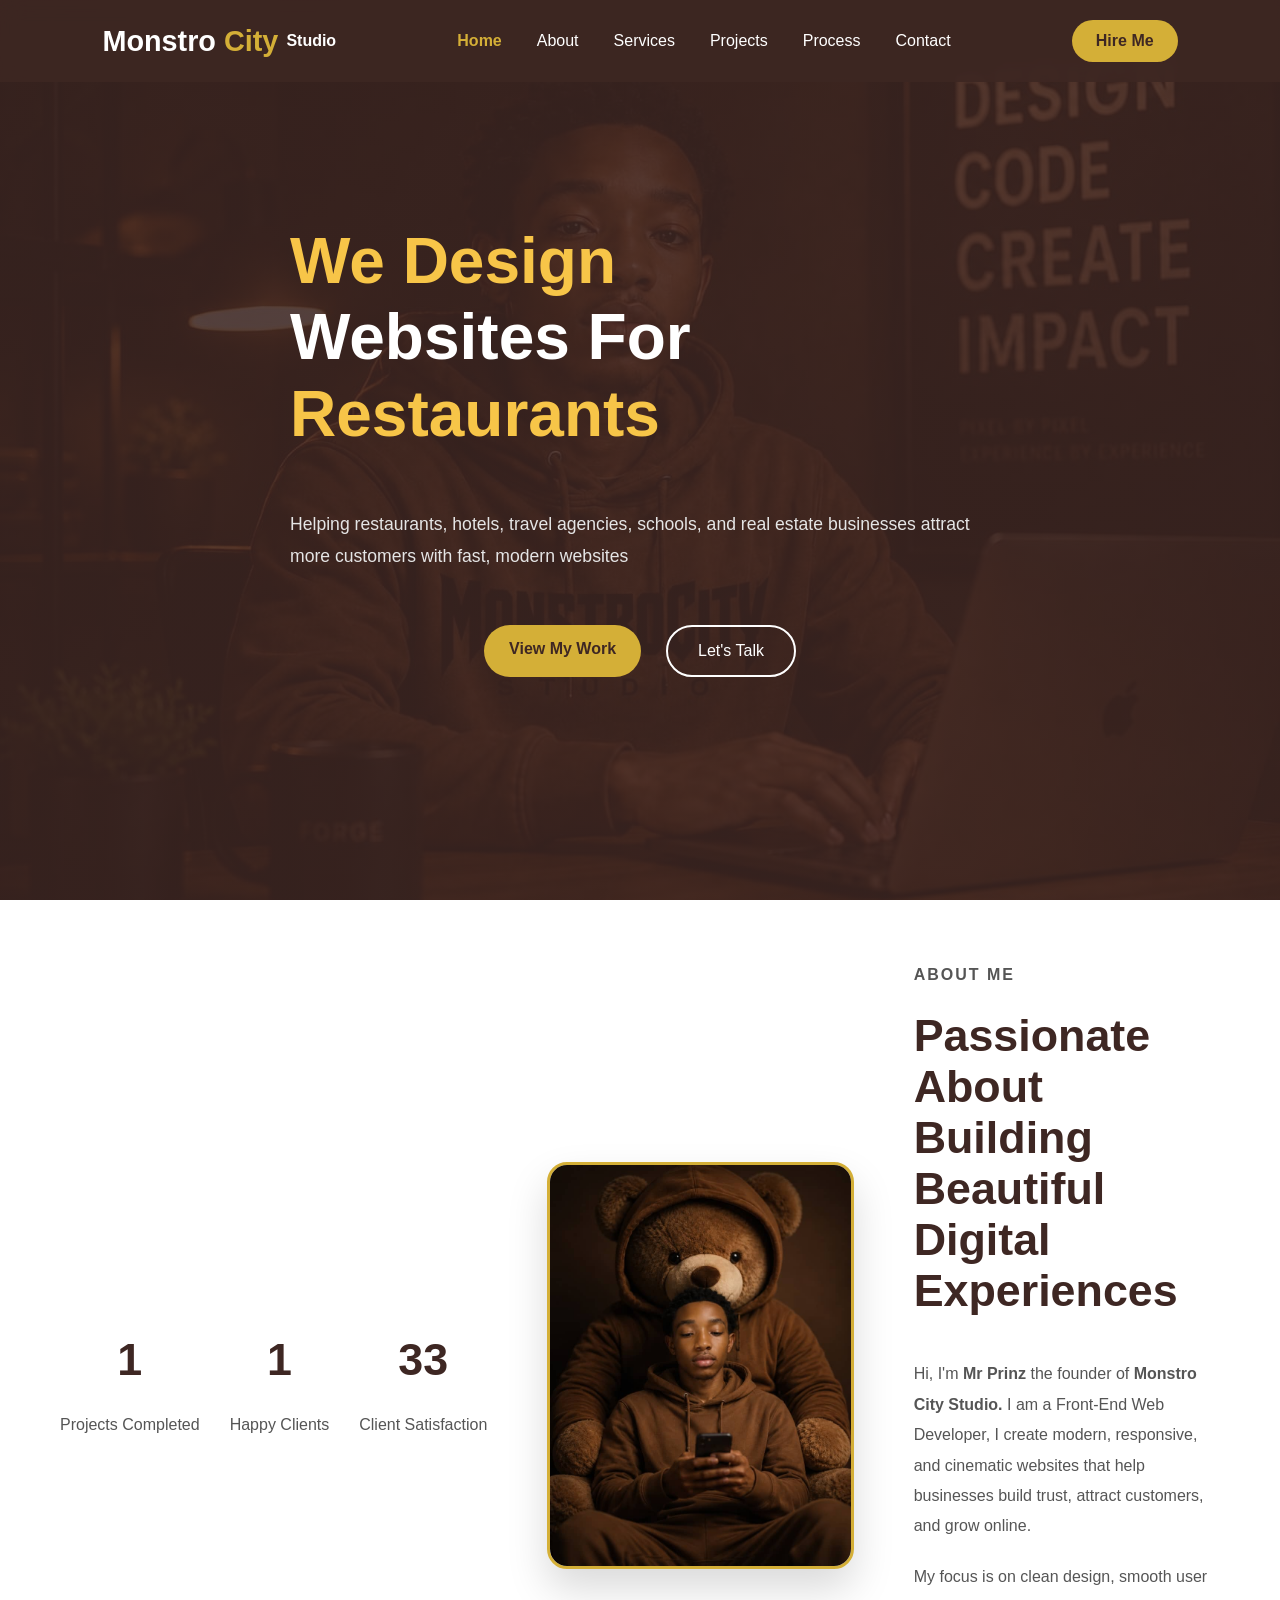
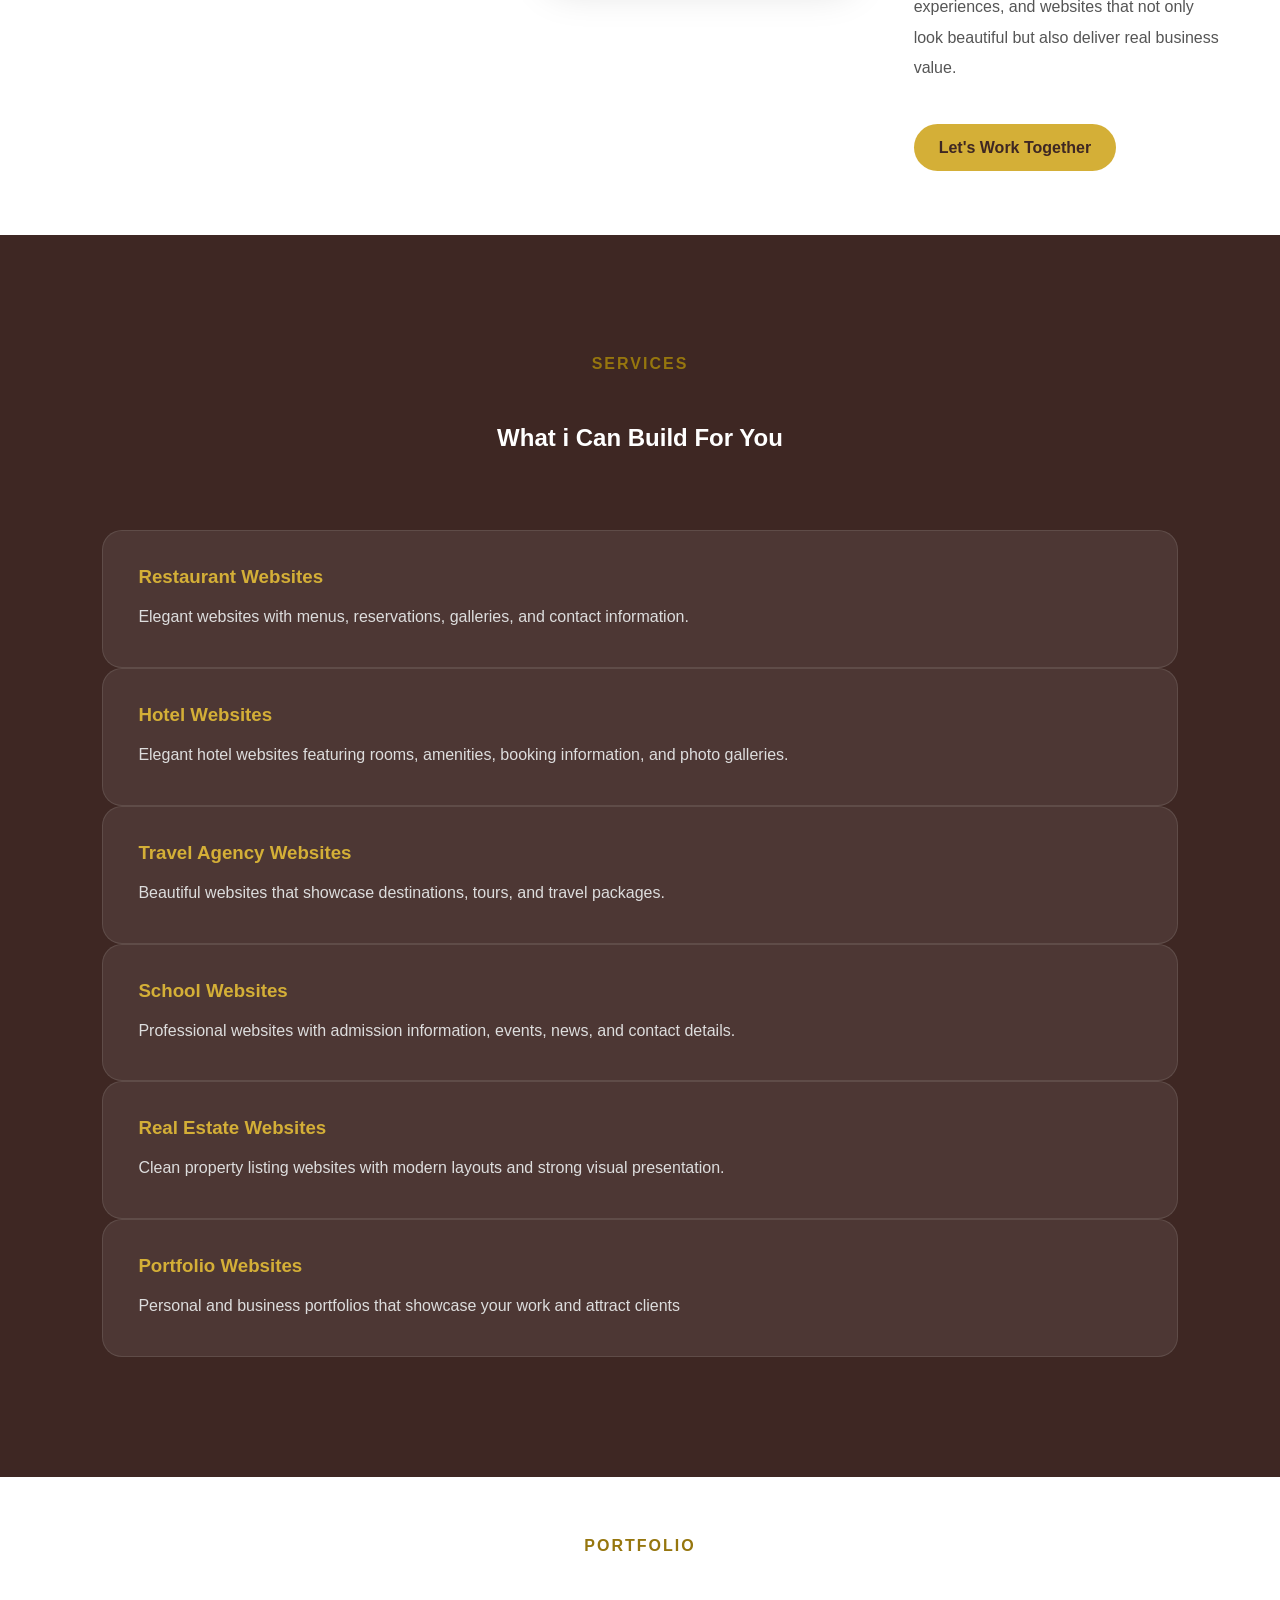
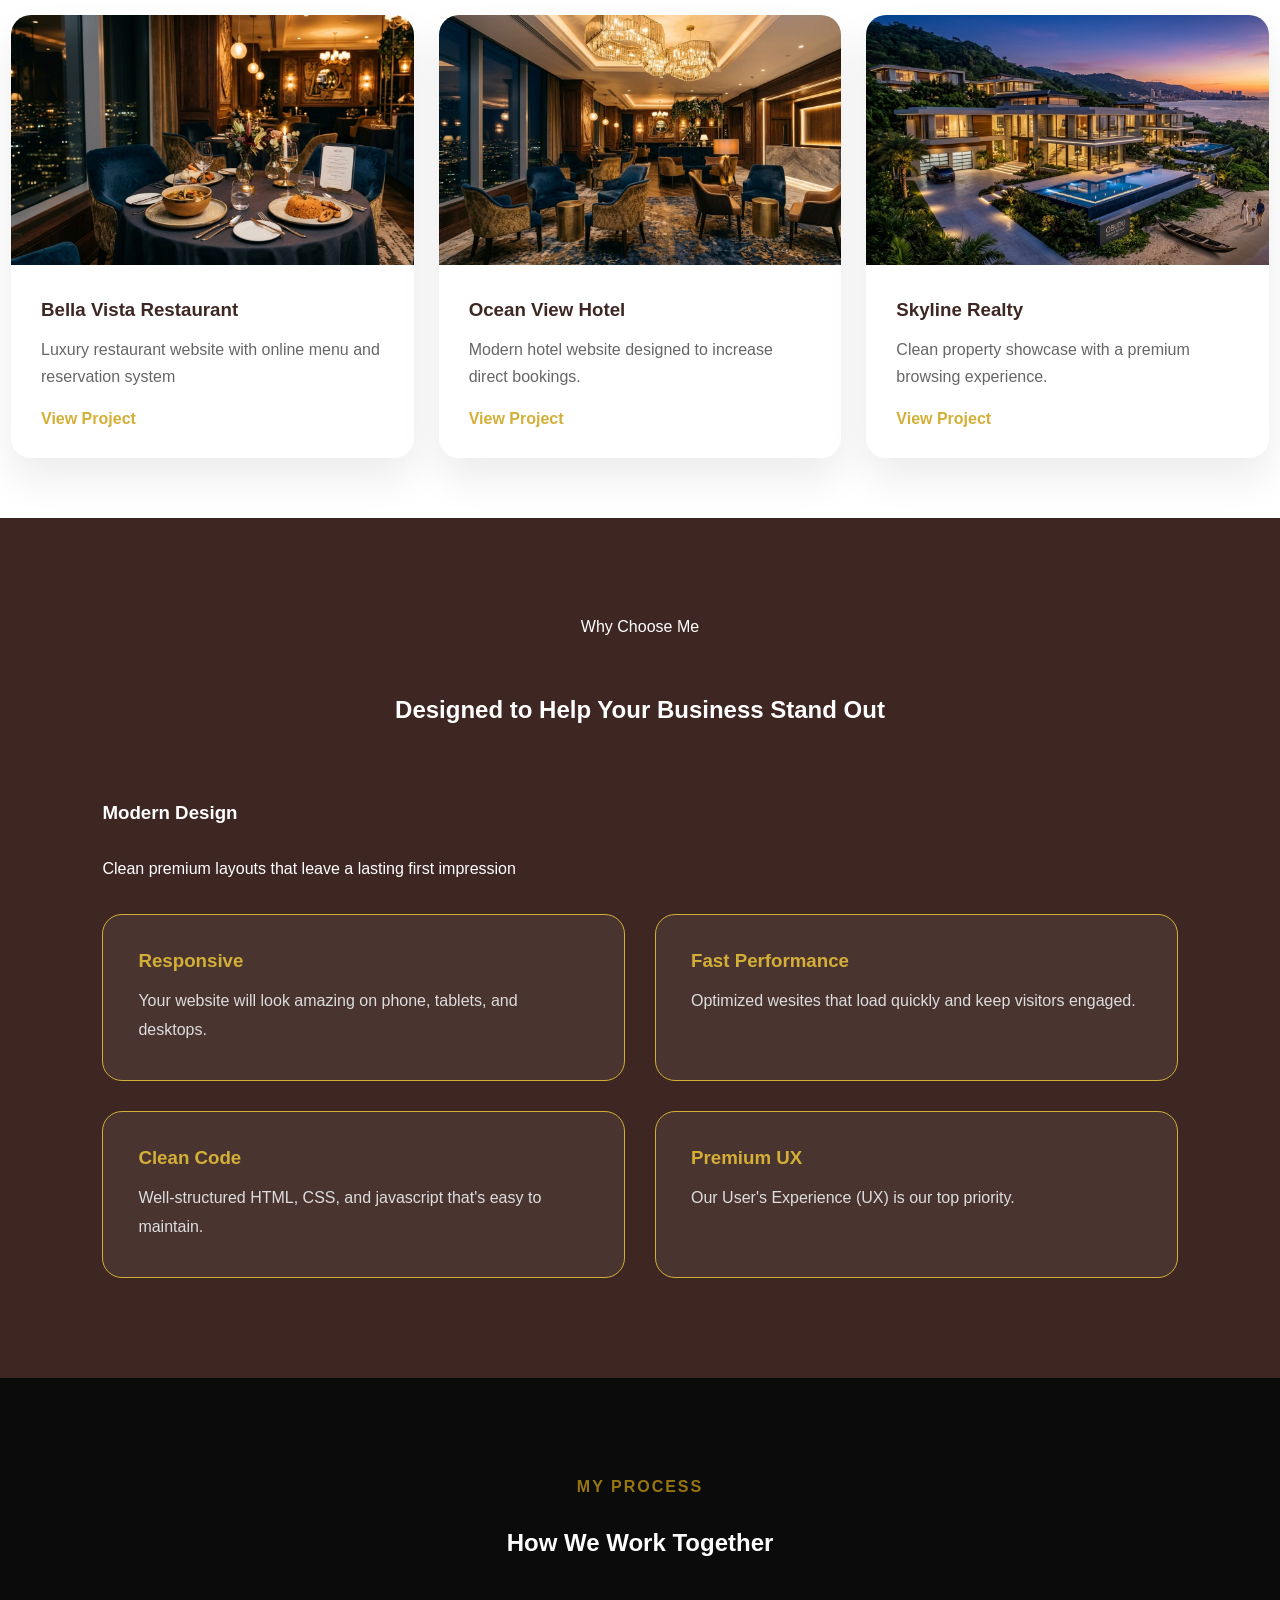
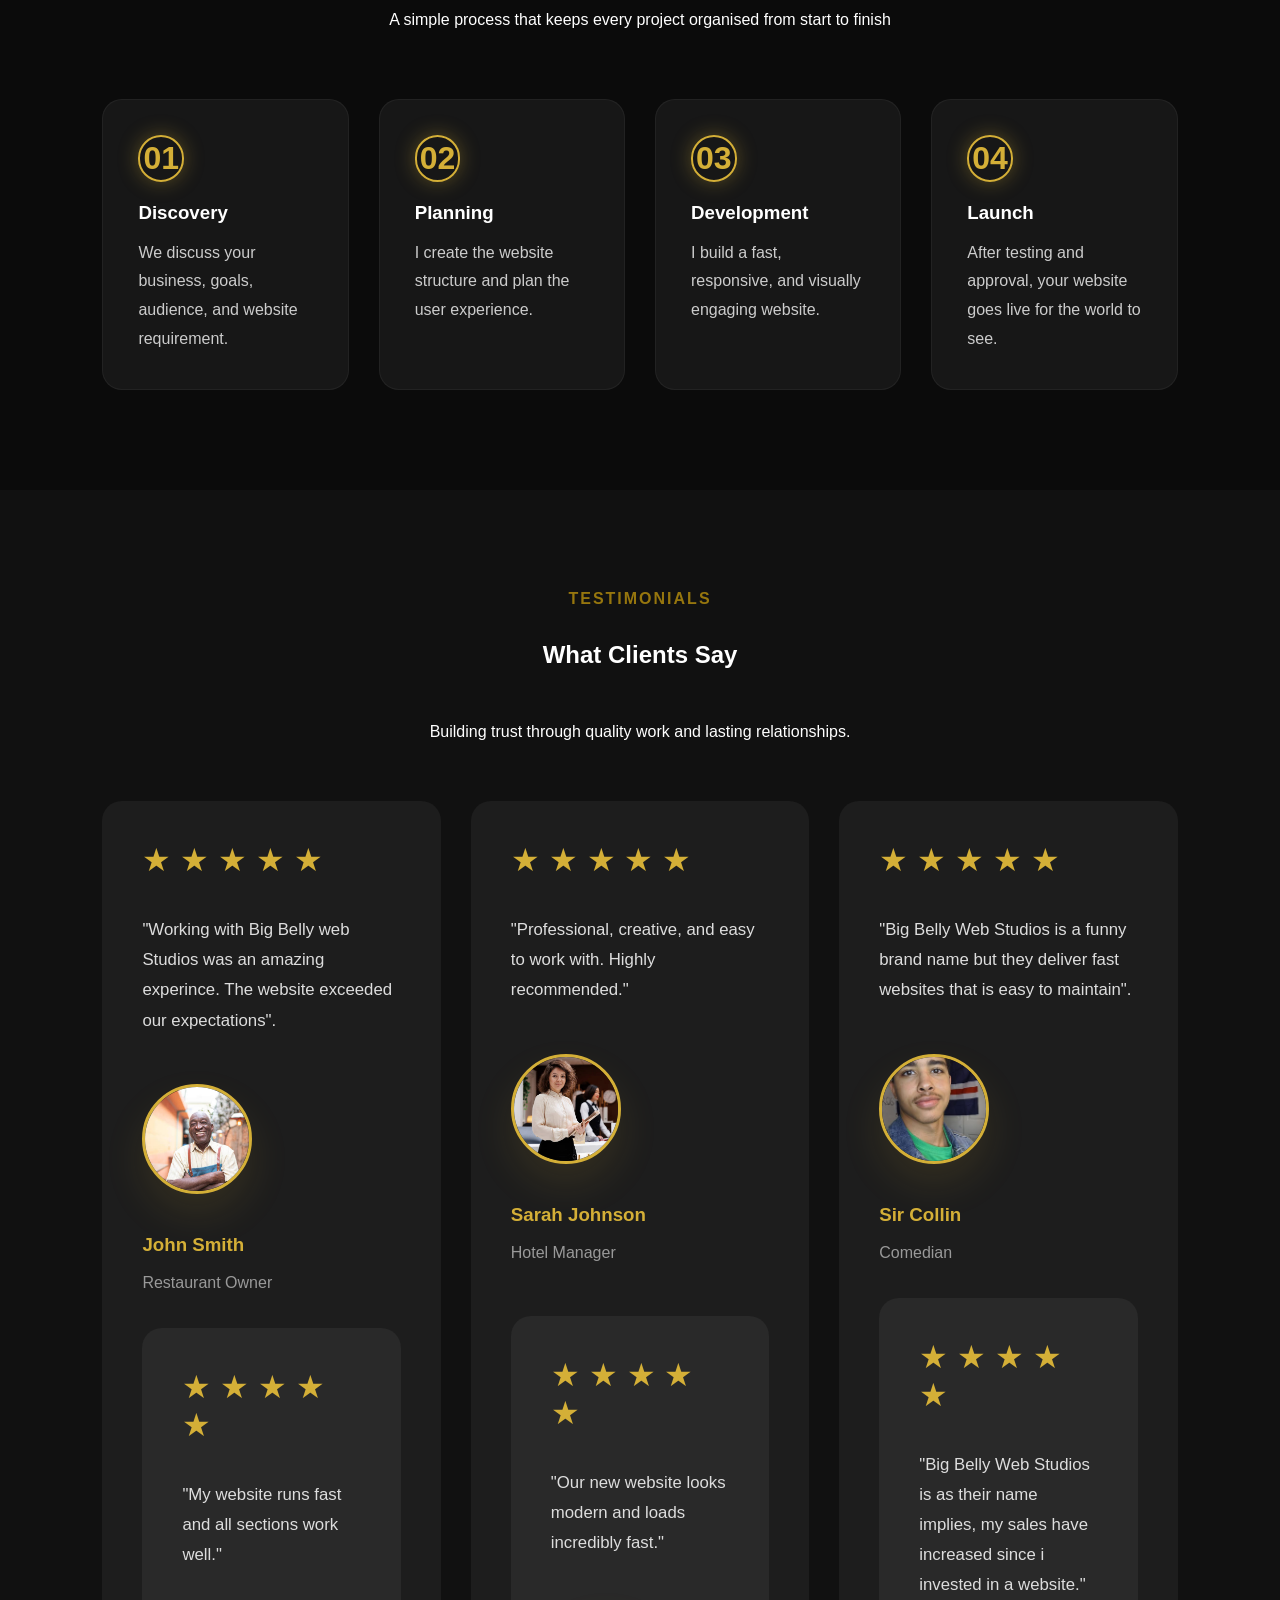
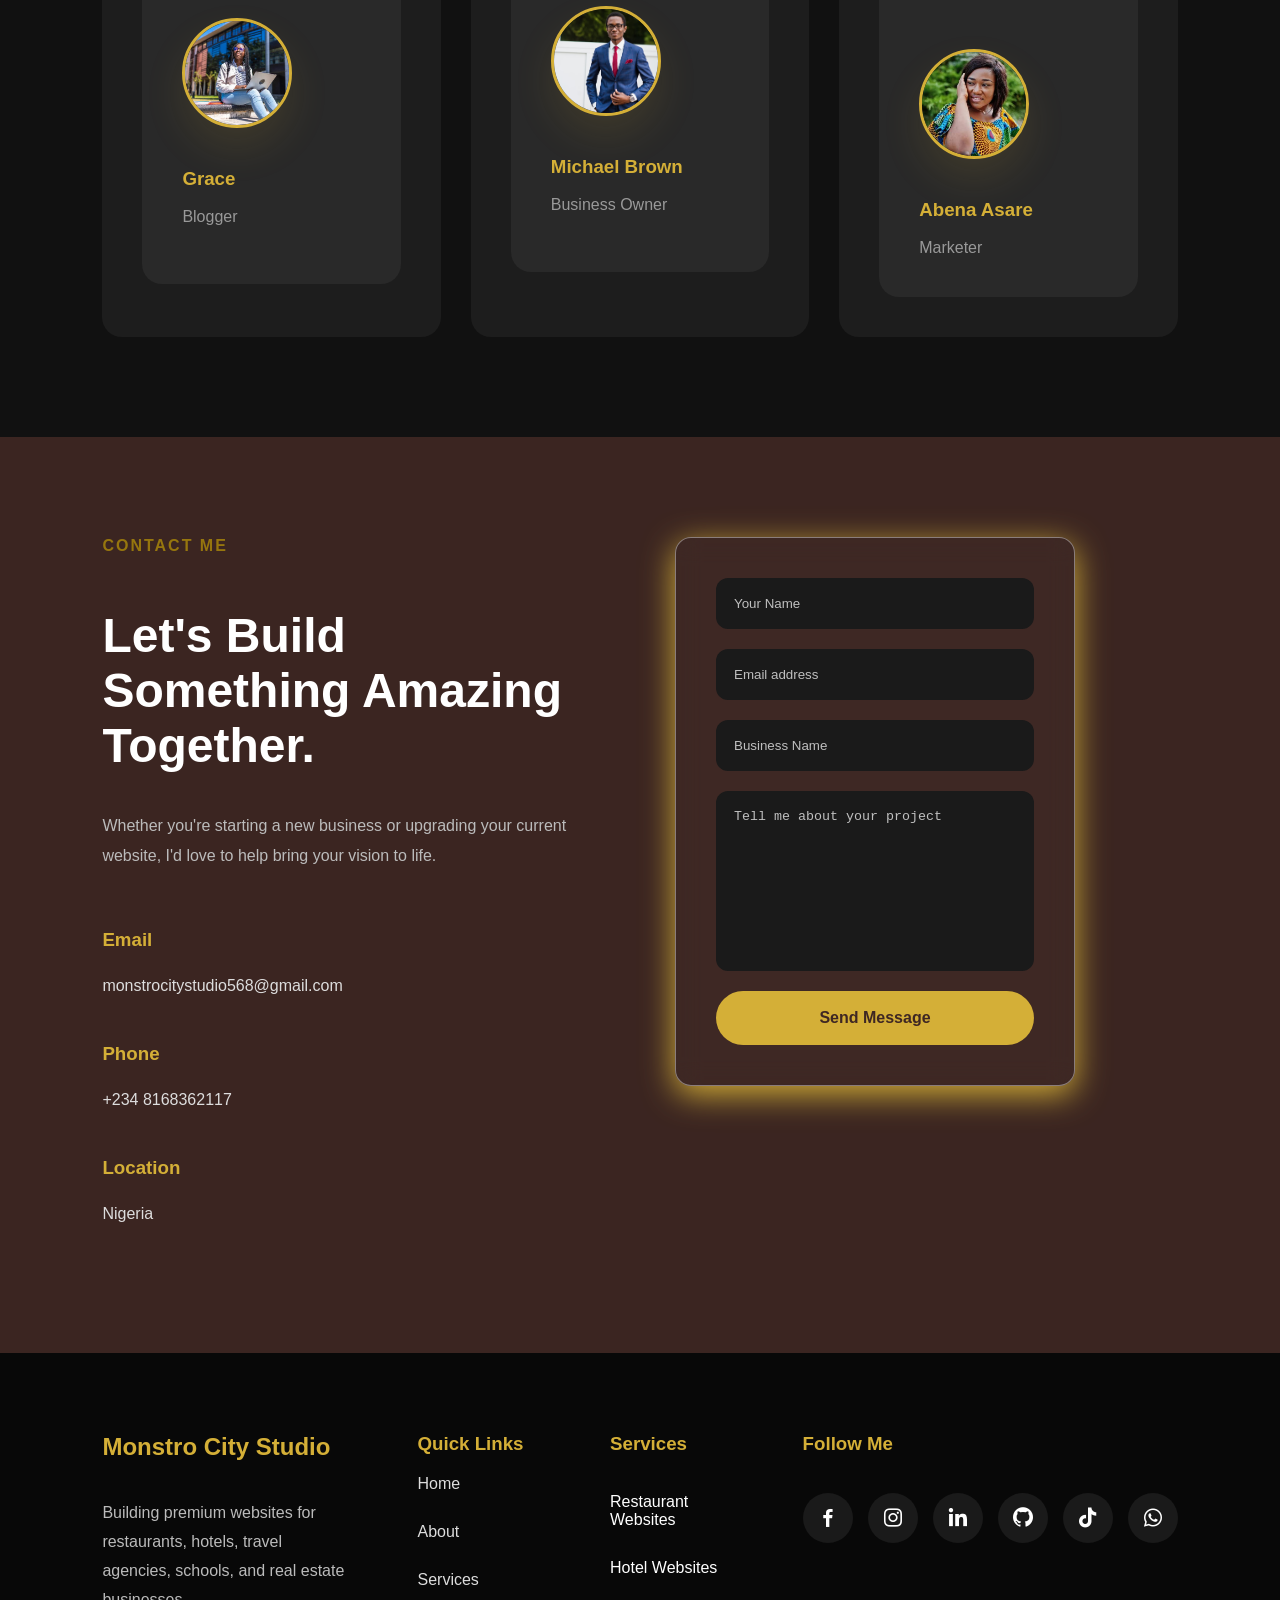
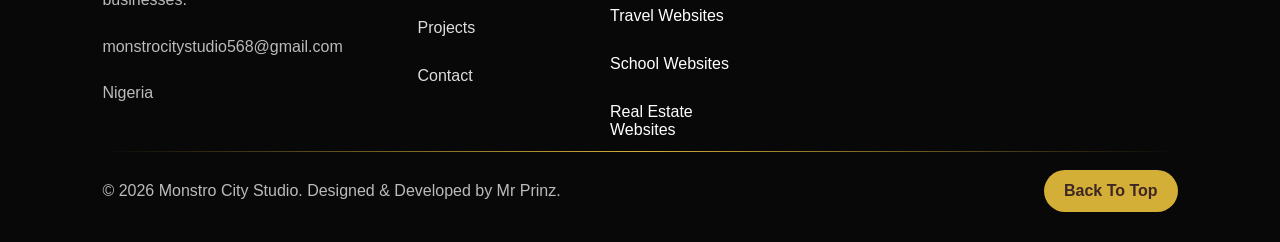
==== commit 71f252aa: "fix html elements" ====
--- a/index.html
+++ b/index.html
@@ -1,5 +1,5 @@
 <!DOCTYPE html>
-<html-lang="utf-8">
+<html-lang="en">
 
 <head>
 
@@ -11,6 +11,8 @@
 
 
     <link rel="stylesheet" href="css/boxicons.min.css">
+
+    <!--<link rel="preload" href="Portfolio.css" as="style">-->
 
     <link rel="stylesheet" href="Portfolio.css">
 
@@ -67,7 +69,7 @@
         <ul class="nav-links" id="navLinks">
 
         <li><a href="#home">Home</a></li>
-        <li><a href="#about">About</a></li><li>
+        <li><a href="#about">About</a></li>
         <li><a href="#services">Services</a></li>
         <li><a href="#projects">Projects</a></li>
         <li><a href="#process">Process</a></li>
@@ -83,6 +85,8 @@
     </nav>
 
 </header>
+
+<main>
 
 <section id="home" class="hero">
 
@@ -144,7 +148,8 @@
 
 
     <div class="about-image">
-        <img src="Images/profile.jpeg" alt="Photo of the founder of MonstroCity Studio">
+        <img src="Images/profile.jpeg" 
+        alt="Photo of the founder of MonstroCity Studio" loading="lazy">
     </div>
 
     <div class="about-content">
@@ -245,7 +250,8 @@
 <div class="projects-container">
 
     <div class="project-card">
-        <img src="Images/restaurant.jpeg" alt="Restaurant Website image">
+        <img src="Images/restaurant.jpeg"
+         alt="Restaurant Website image" loading="lazy">
 
         <div class="project-content">
             <h3>Bella Vista Restaurant</h3>
@@ -257,7 +263,7 @@
     </div>
 
      <div class="project-card">
-        <img src="Images/hotel.jpeg" alt="Hotel Website image">
+        <img src="Images/hotel.jpeg" alt="Hotel Website image" loading="lazy">
 
         <div class="project-content">
             <h3>Ocean View Hotel</h3>
@@ -270,7 +276,8 @@
 
 
     <div class="project-card">
-        <img src="Images/realestate.jpeg" alt="Real Estate Website image">
+        <img src="Images/realestate.jpeg"
+         alt="Real Estate Website image" loading="lazy">
 
         <div class="project-content">
             <h3>Skyline Realty</h3>
@@ -396,7 +403,7 @@
             The website exceeded our expectations".
         </p><br>
 
-        <img class="img" src="Images/john.jpeg" alt="john smith"><br><br><br>
+        <img class="img" src="Images/john.jpeg" alt="john smith" loading="lazy"><br><br><br>
 
         <div class="client">
             <h3>John Smith</h3><br>
@@ -418,7 +425,7 @@
             "My website runs fast and all sections work well."
         </p><br>
 
-        <img class="img" src="Images/grace.jpeg" alt="grace"><br><br><br>
+        <img class="img" src="Images/grace.jpeg" alt="grace" loading="lazy"><br><br><br>
 
         <div class="client">
             <h3>Grace</h3><br>
@@ -444,7 +451,7 @@
             "Professional, creative, and easy to work with. Highly recommended."
         </p><br>
 
-             <img class="img" src="Images/sarah.jpeg" alt="sarah"><br><br><br>
+             <img class="img" src="Images/sarah.jpeg" alt="sarah" loading="lazy"><br><br><br>
 
         <div class="client">
             <h3>Sarah Johnson</h3><br>
@@ -467,7 +474,7 @@
             "Our new website looks modern and loads incredibly fast."
         </p><br>
 
-        <img class="img" src="Images/brown.jpeg" alt="brown"><br><br><br>
+        <img class="img" src="Images/brown.jpeg" alt="brown" loading="lazy"><br><br><br>
 
         <div class="client">
             <h3>Michael Brown</h3><br>
@@ -497,7 +504,8 @@
              fast websites that is easy to maintain".
         </p><br>
 
-              <img class="img" src="Images/collin.jpeg" alt="sir collin"><br><br><br>
+              <img class="img" src="Images/collin.jpeg" 
+              alt="sir collin" loading="lazy"><br><br><br>
 
         <div class="client">
             <h3>Sir Collin</h3><br>
@@ -522,7 +530,7 @@
             my sales have increased since i invested in a website."
         </p><br>
 
-         <img class="img" src="Images/asare.jpeg" alt="asare"><br><br><br>
+         <img class="img" src="Images/asare.jpeg" alt="asare" loading="lazy"><br><br><br>
 
          <div class="client">
             <h3>Abena Asare</h3><br>
@@ -591,6 +599,8 @@
 </div>
 
 </section>
+
+</main>
 
 
 <footer class="footer reveal">
@@ -649,13 +659,17 @@
             <h3>Follow Me</h3><br>
             <div class="social-icons">
 
-                <a href="#" class="circle"><i class="bx bxl-facebook"></i></a>
-                <a href="#" class="circle"><i class="bx bxl-instagram"></i></a>
-                <a href="https://www.linkedin.com/in/mr-prinz-85503630b?utm_source=share_via&utm_content=profile&utm_medium=member_android" class="circle">
+                <a href="#" class="circle" aria-label="facebook"><i class="bx bxl-facebook"></i></a>
+                <a href="#" class="circle" aria-label="instagram"><i class="bx bxl-instagram"></i></a>
+                <a href="https://www.linkedin.com/in/mr-prinz-85503630b?utm_source=share_via&utm_content=profile&utm_medium=member_android" class="circle"
+                aria-label="linkedin">
                     <i class="bx bxl-linkedin"></i></a>
-                <a href="https://github.com/prinz902" class="circle"><i class="bx bxl-github"></i></a>
-                <a href="https://www.tiktok.com/@prinz_the_dev?_r=1&_t=ZN-97iVaFjxzpm" class="circle"><i class="bx bxl-tiktok"></i></a>
-                <a href="https://wa.me/2348168362117" class="circle"><i class="bx bxl-whatsapp"></i></a>
+                <a href="https://github.com/prinz902" class="circle"
+                aria-label="github"><i class="bx bxl-github"></i></a>
+                <a href="https://www.tiktok.com/@prinz_the_dev?_r=1&_t=ZN-97iVaFjxzpm" class="circle"
+                aria-label="tiktok"><i class="bx bxl-tiktok"></i></a>
+                <a href="https://wa.me/2348168362117" class="circle"
+                aria-label="whatsapp"><i class="bx bxl-whatsapp"></i></a>
 
 
             </div>
@@ -686,7 +700,7 @@
 
         <span class="close">&times;</span>
 
-        <img src="Images/restaurant.jpg" alt="Project Preview">
+        <img src="Images/restaurant.jpg" alt="Project Preview" loading="lazy">
 
         <h2> Bella Vista Restaurant</h2>
 
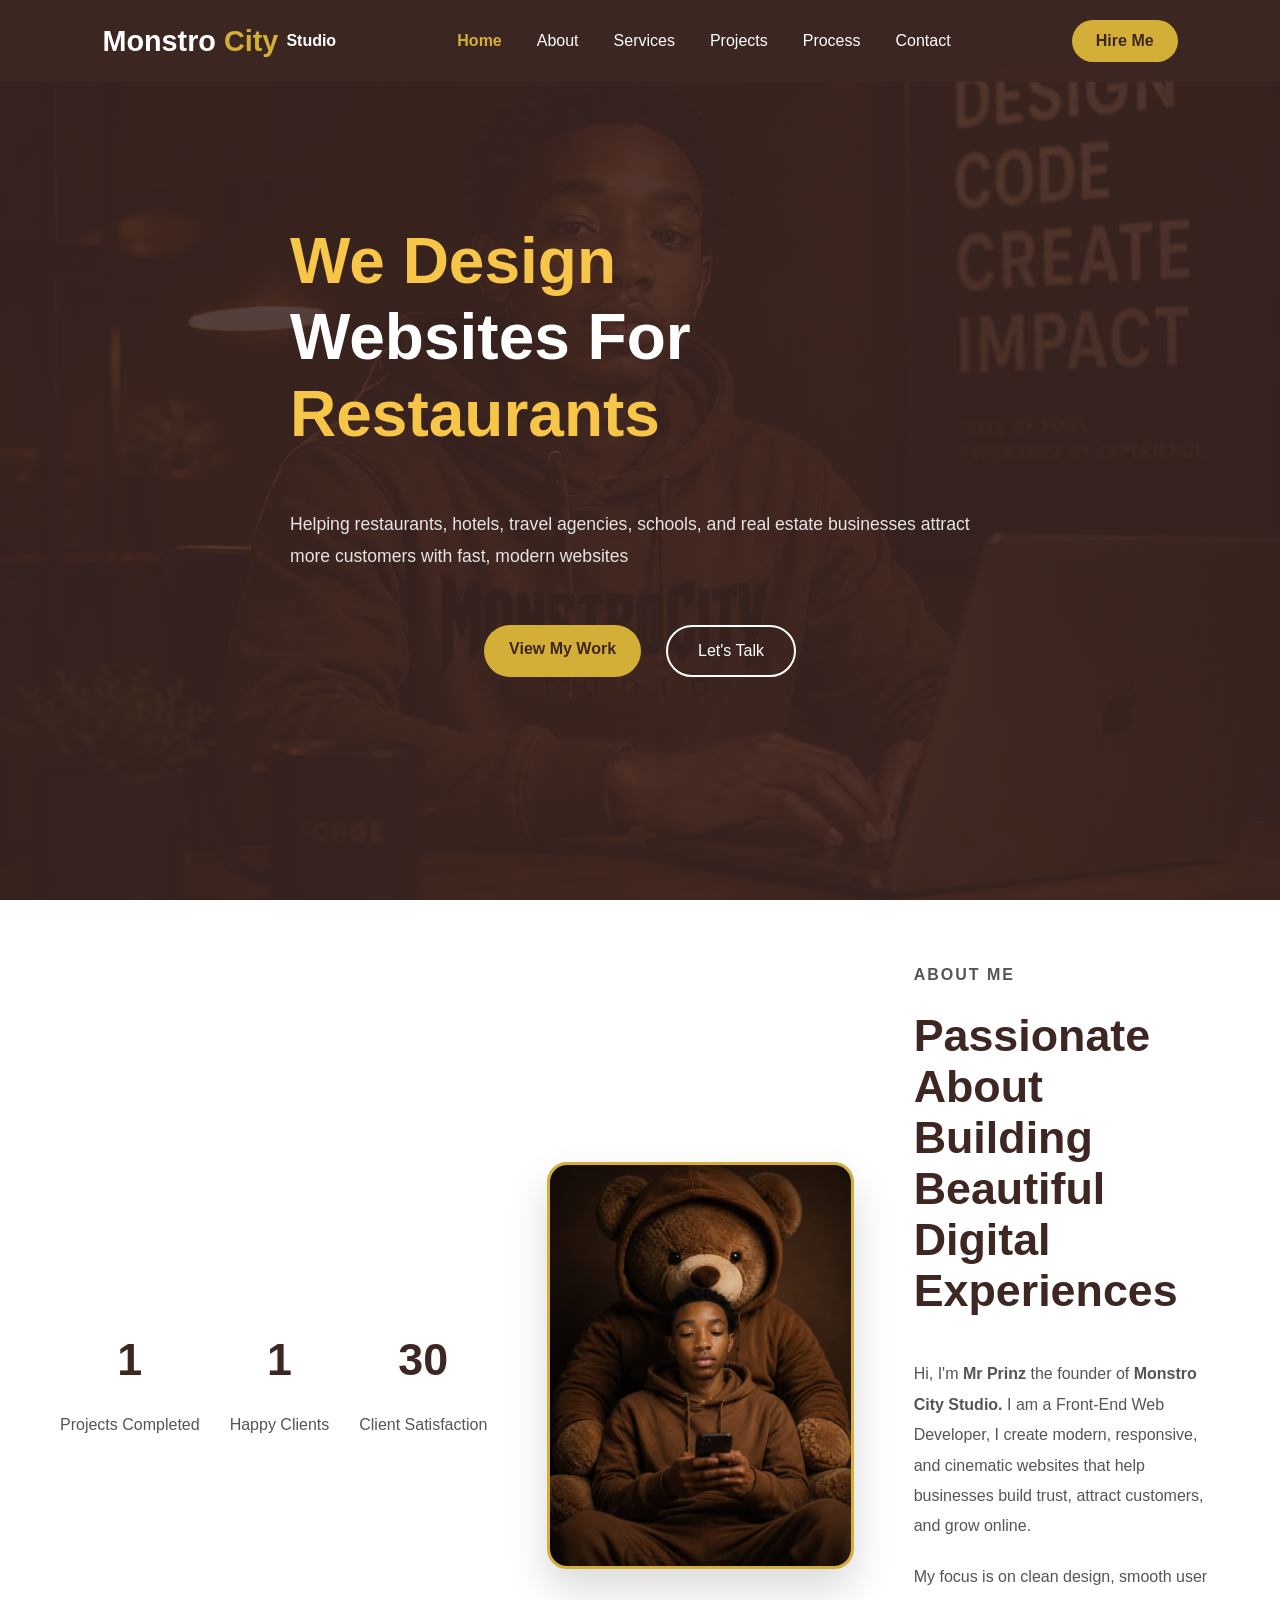
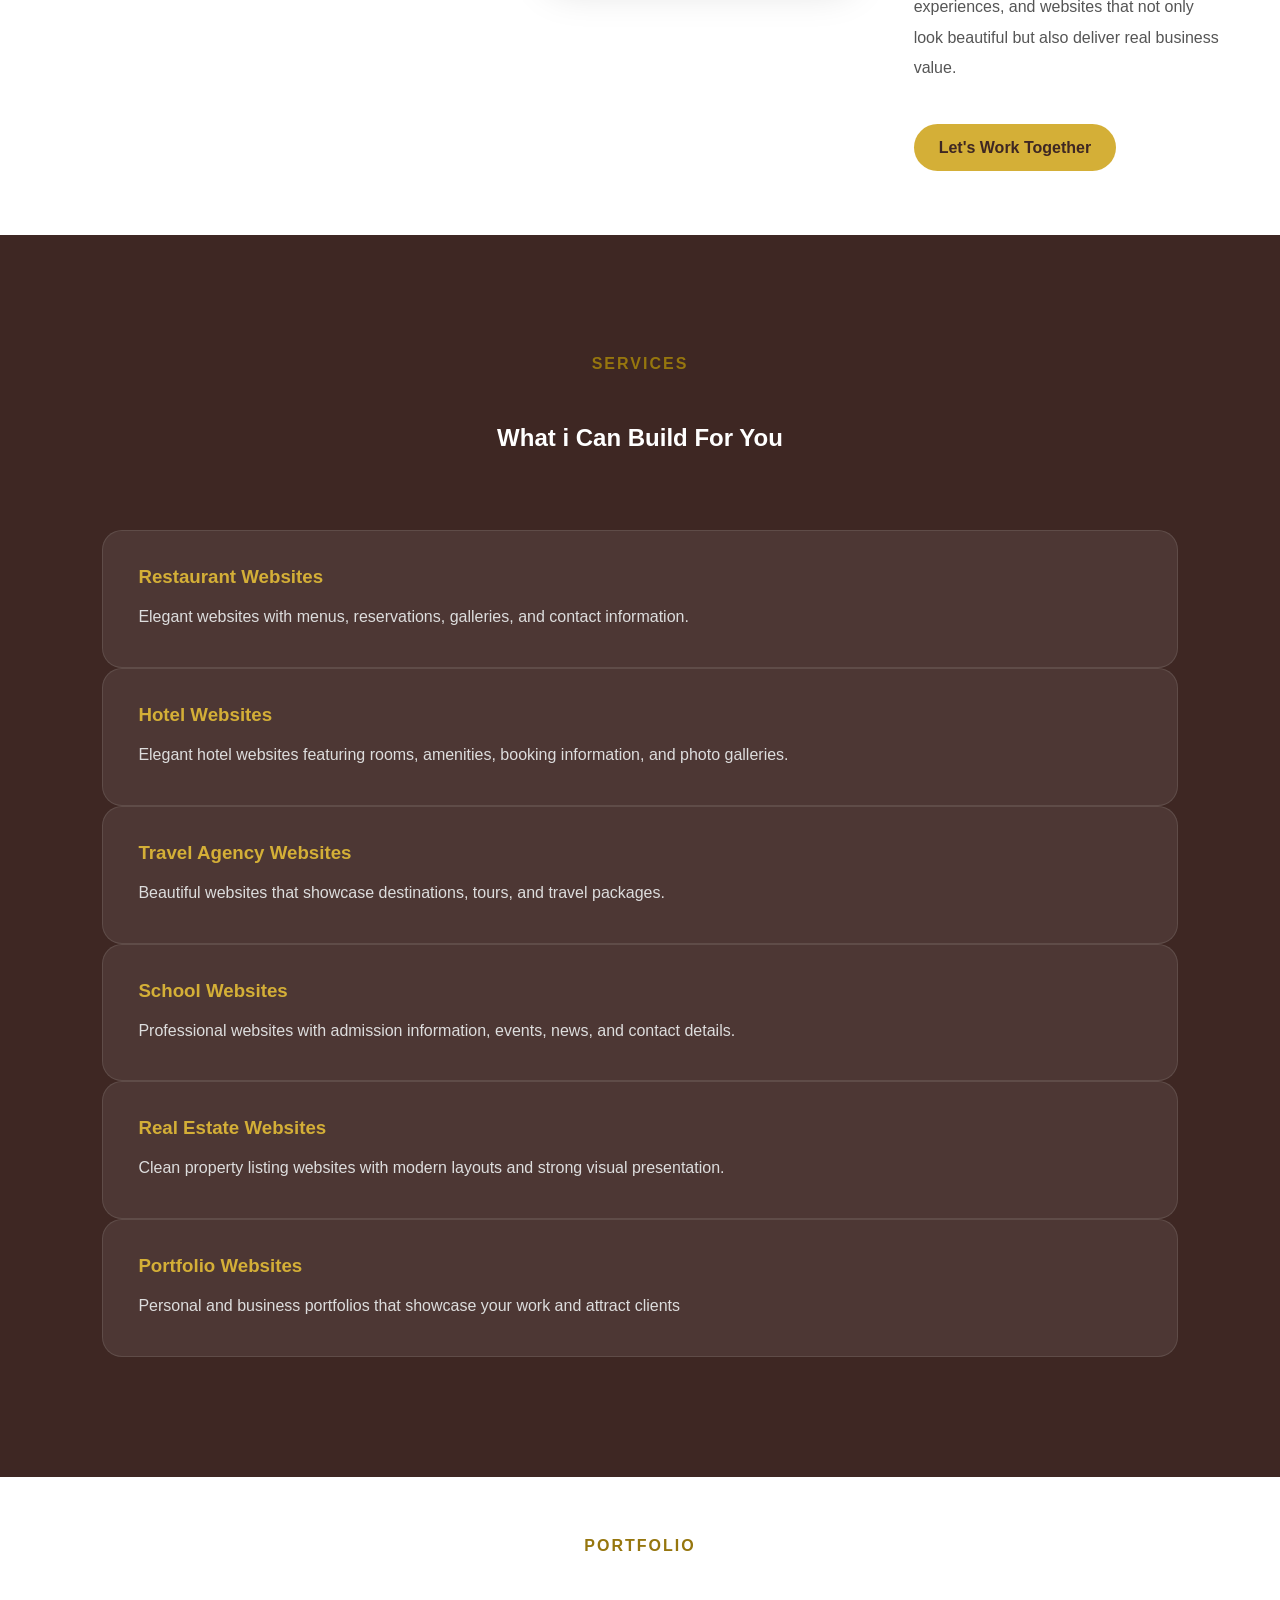
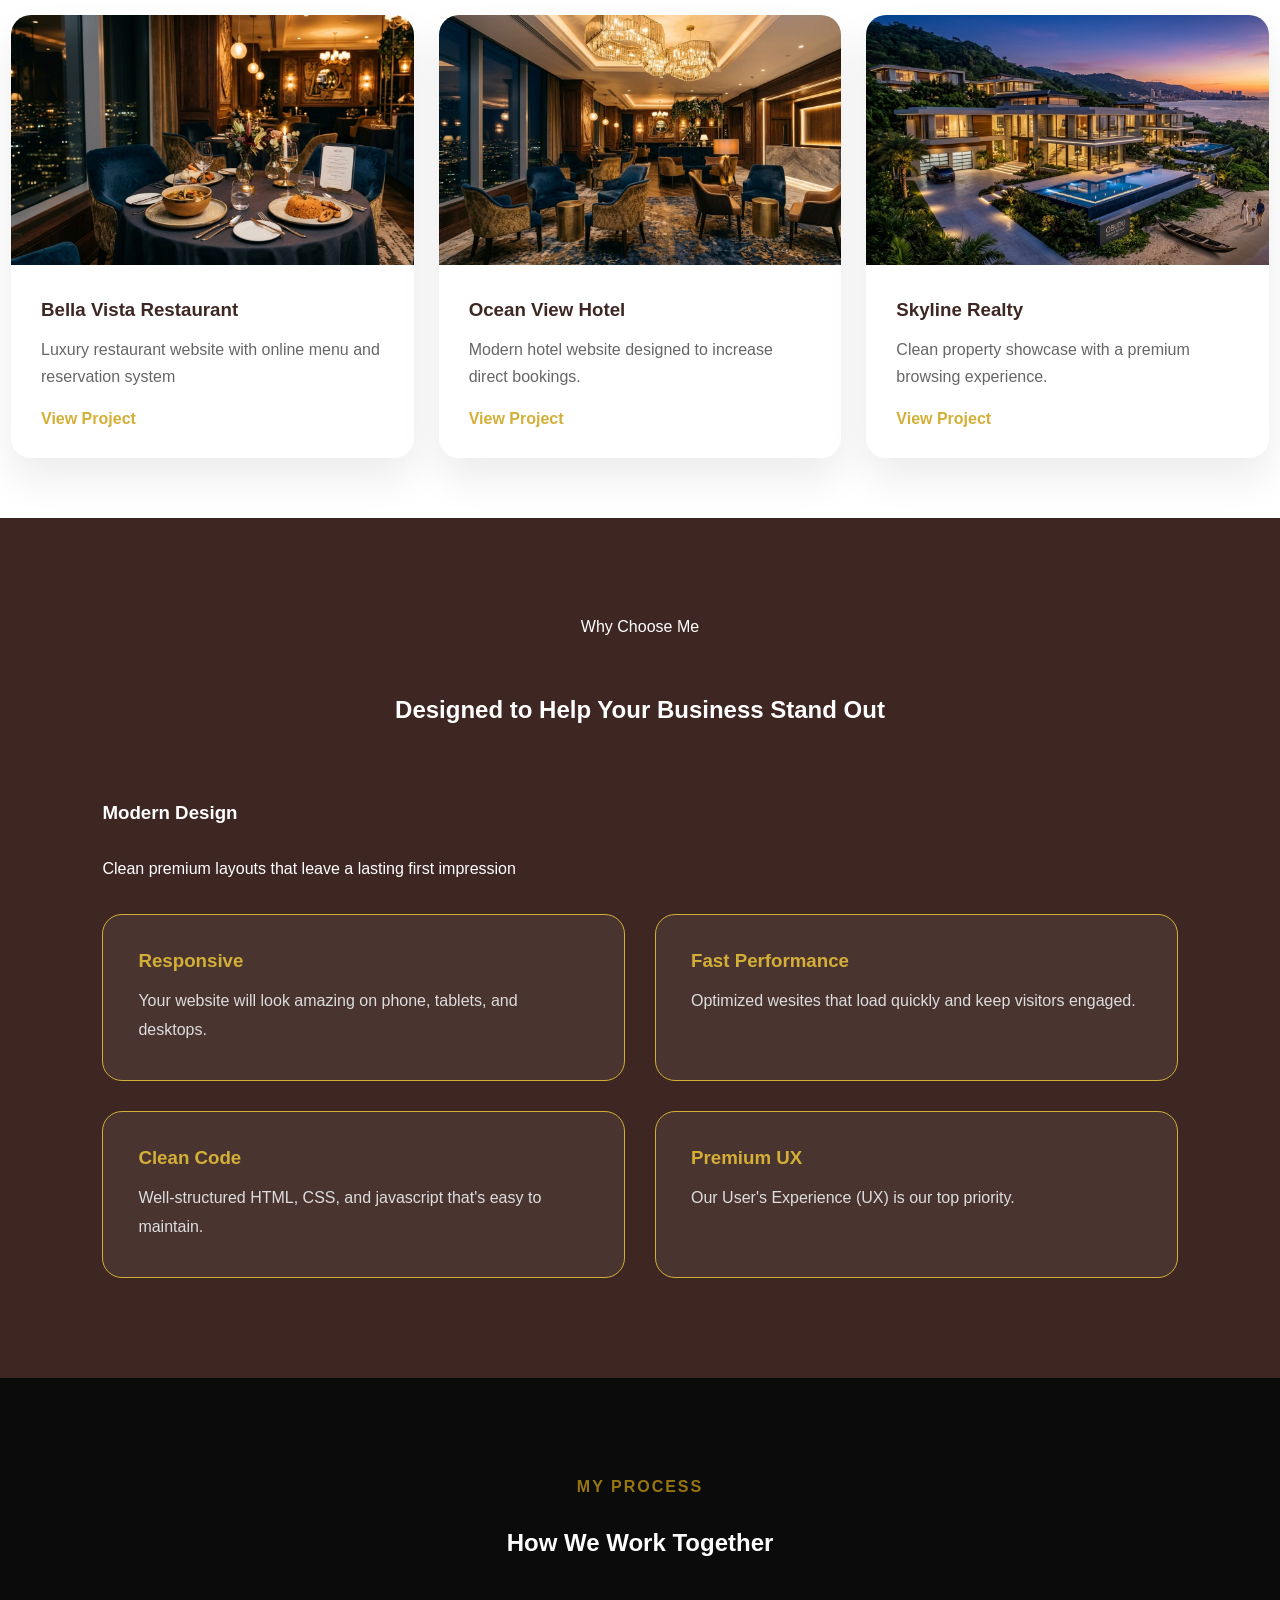
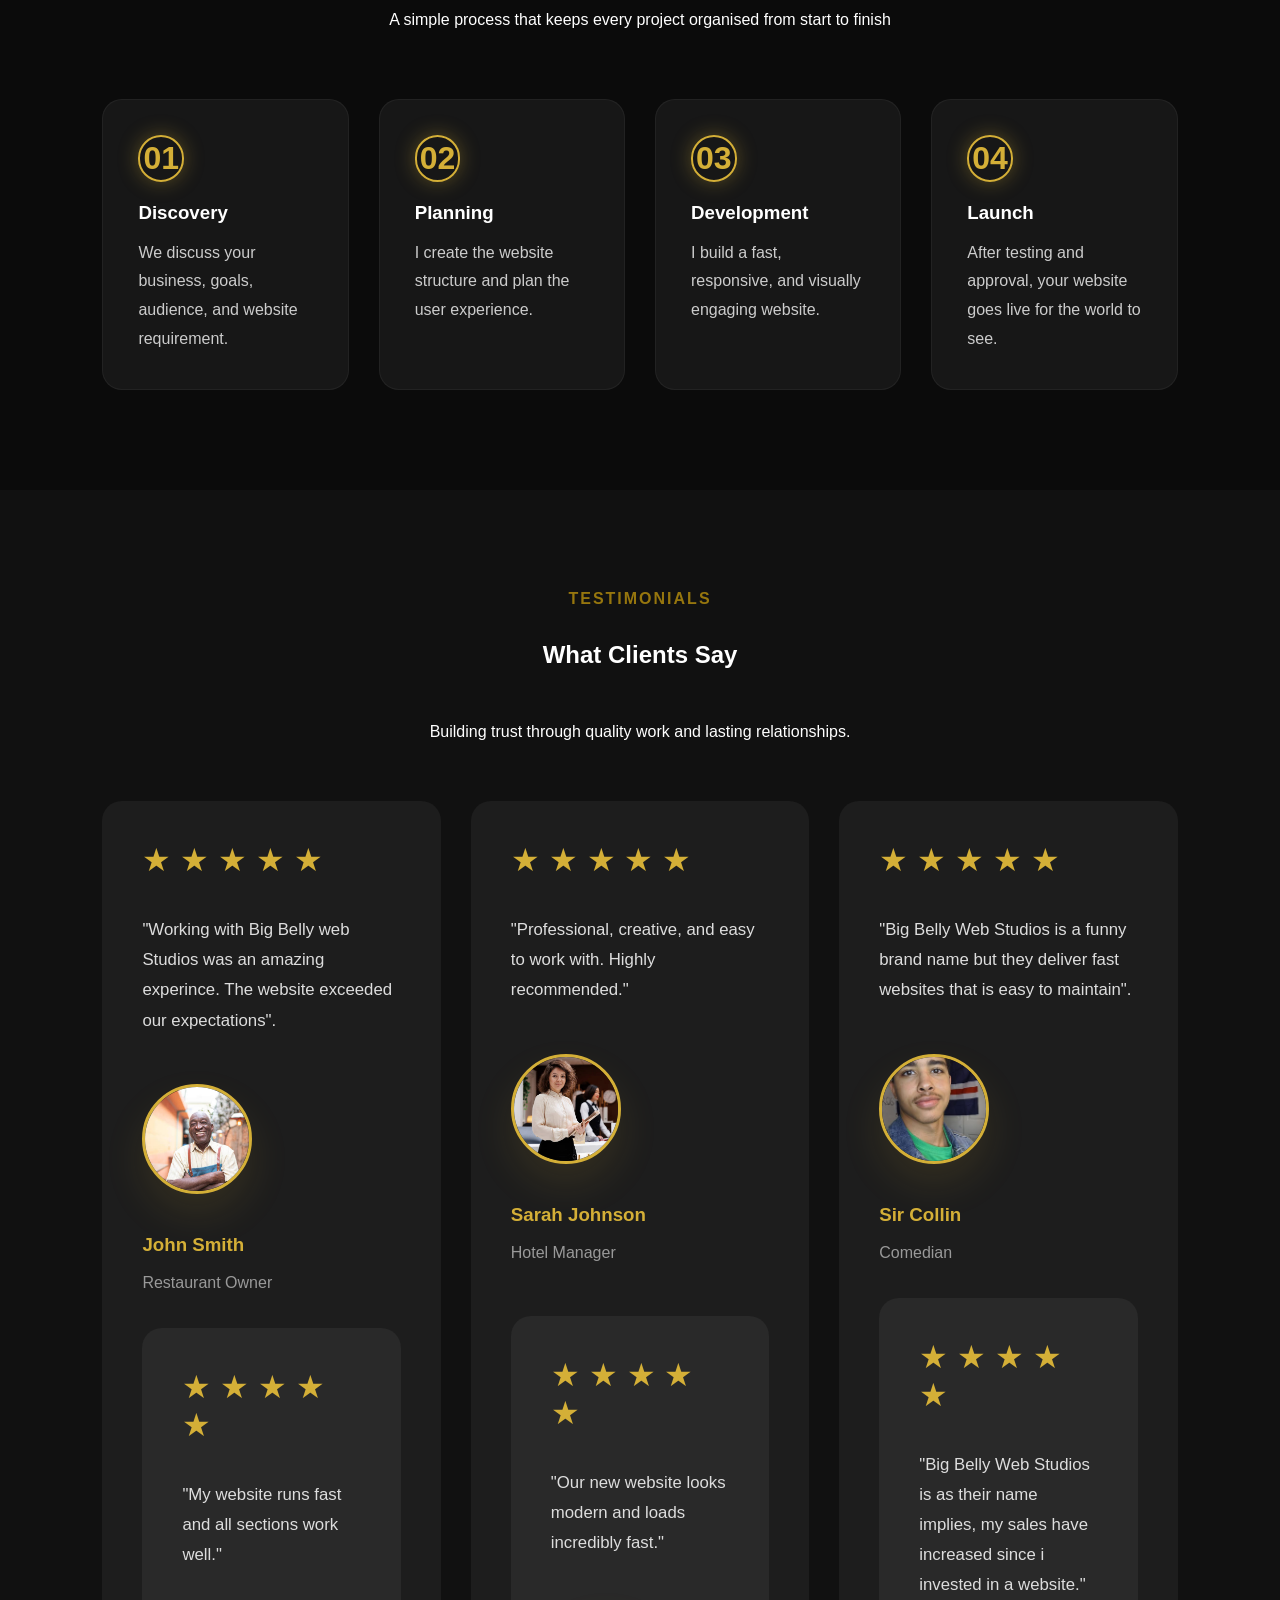
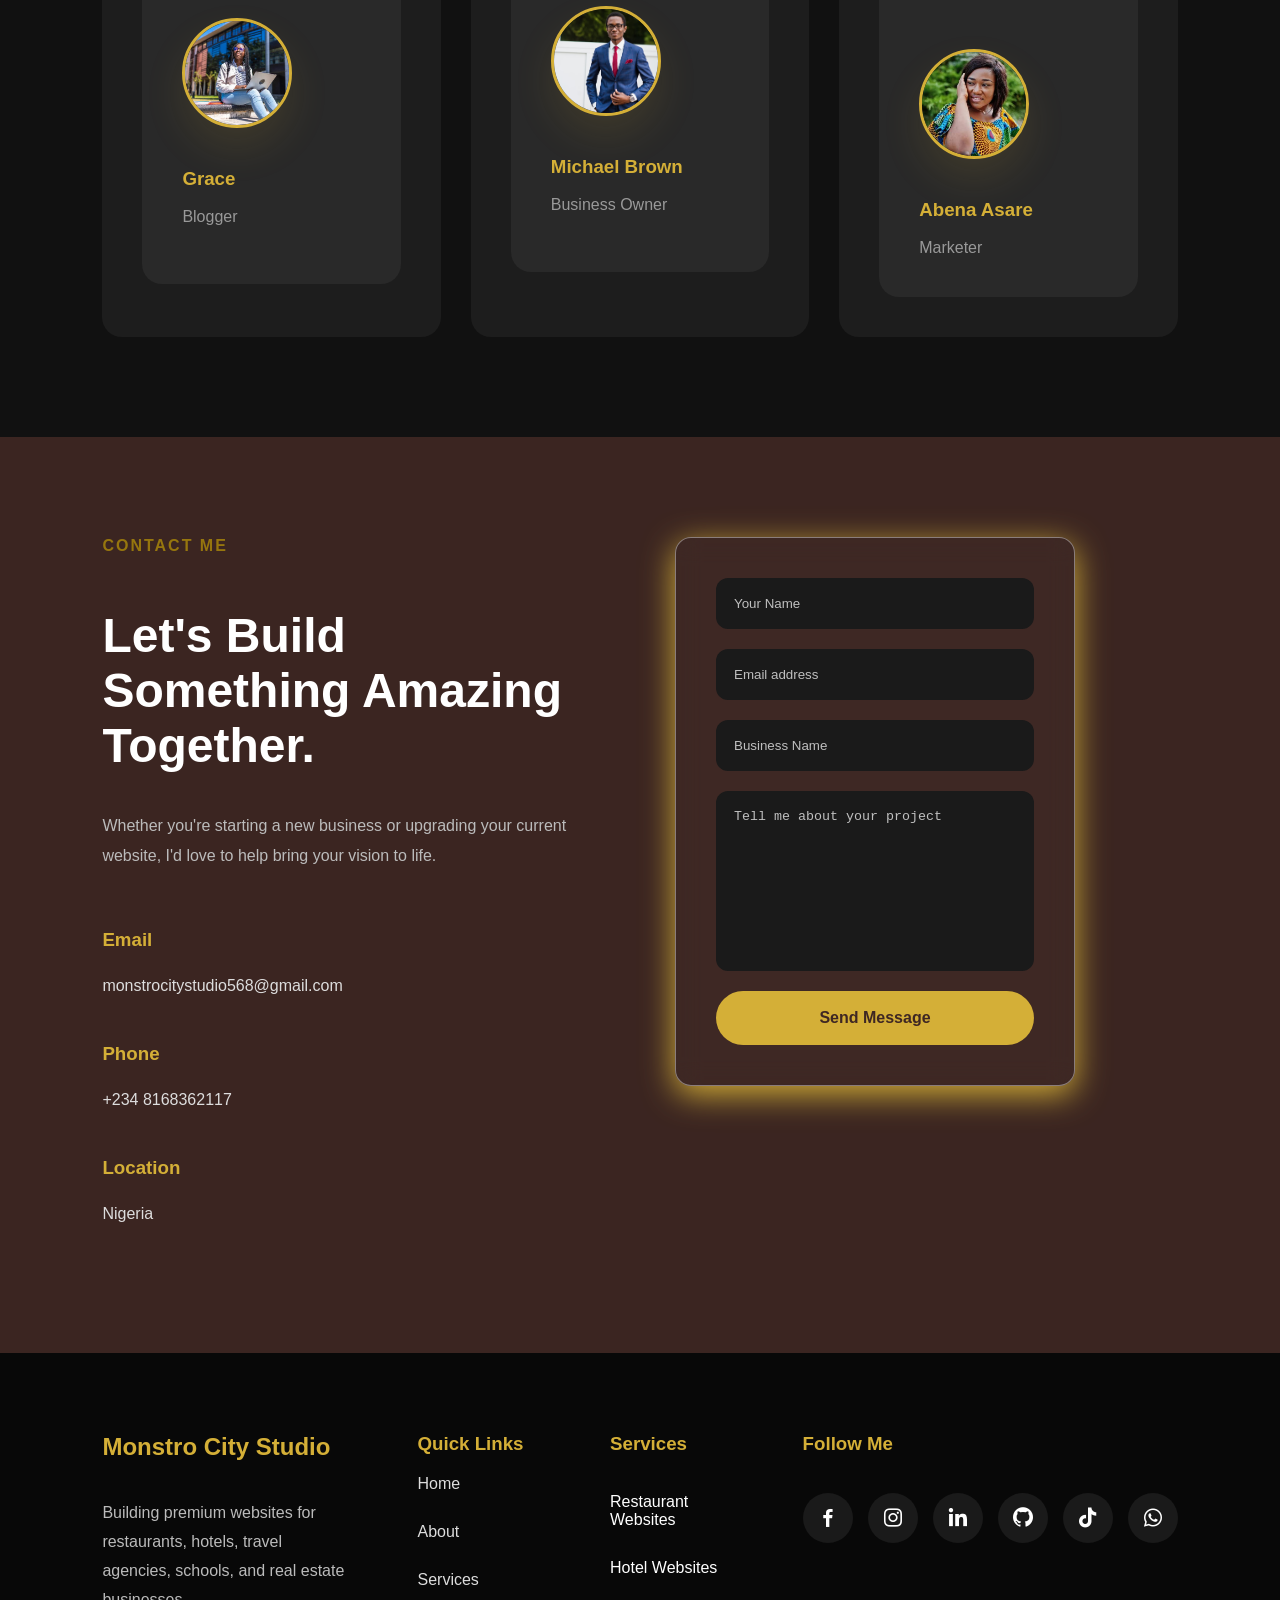
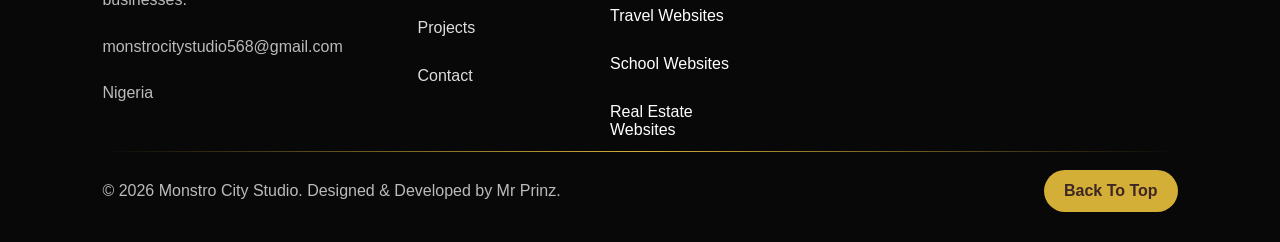
==== commit b04b67c5: "fix html property" ====
--- a/index.html
+++ b/index.html
@@ -17,11 +17,11 @@
     <link rel="stylesheet" href="Portfolio.css">
 
 <meta name="description"
-content="MonstroCity Studio builds modern, responsive and cinematic websites that help
+content="MonstroCity Studio builds modern, responsive and cinematic websites that help brands and
 businesses stand out online.">
 
 <meta name="keywords"
-content="Web Design, Frontend Developer, Portfolio, HTML, CSS, JavaScript, MonstroCity Studio">
+content="Web Design, Web Developer, Frontend Developer, Portfolio, HTML, CSS, JavaScript, Nigeria, Africa, MonstroCity Studio">
 
 <meta name="author"
 content="MonstroCity Studio">
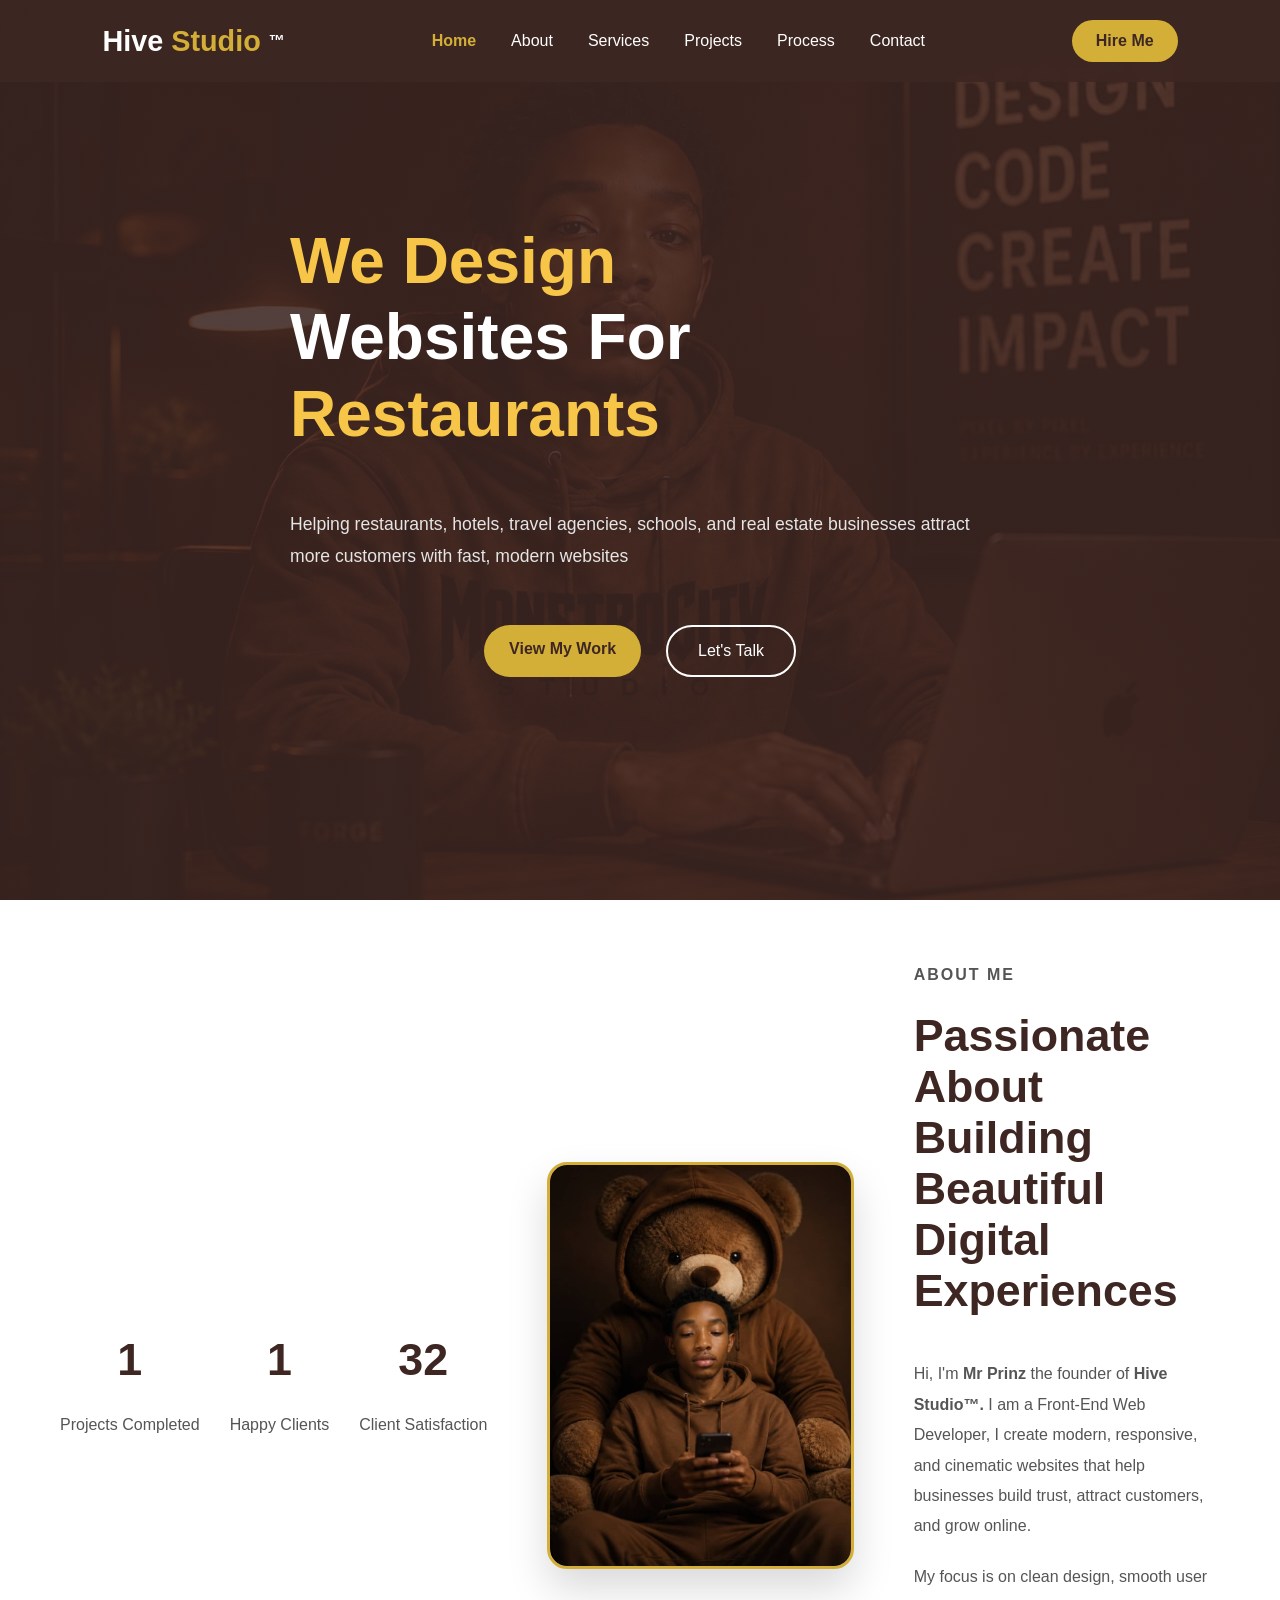
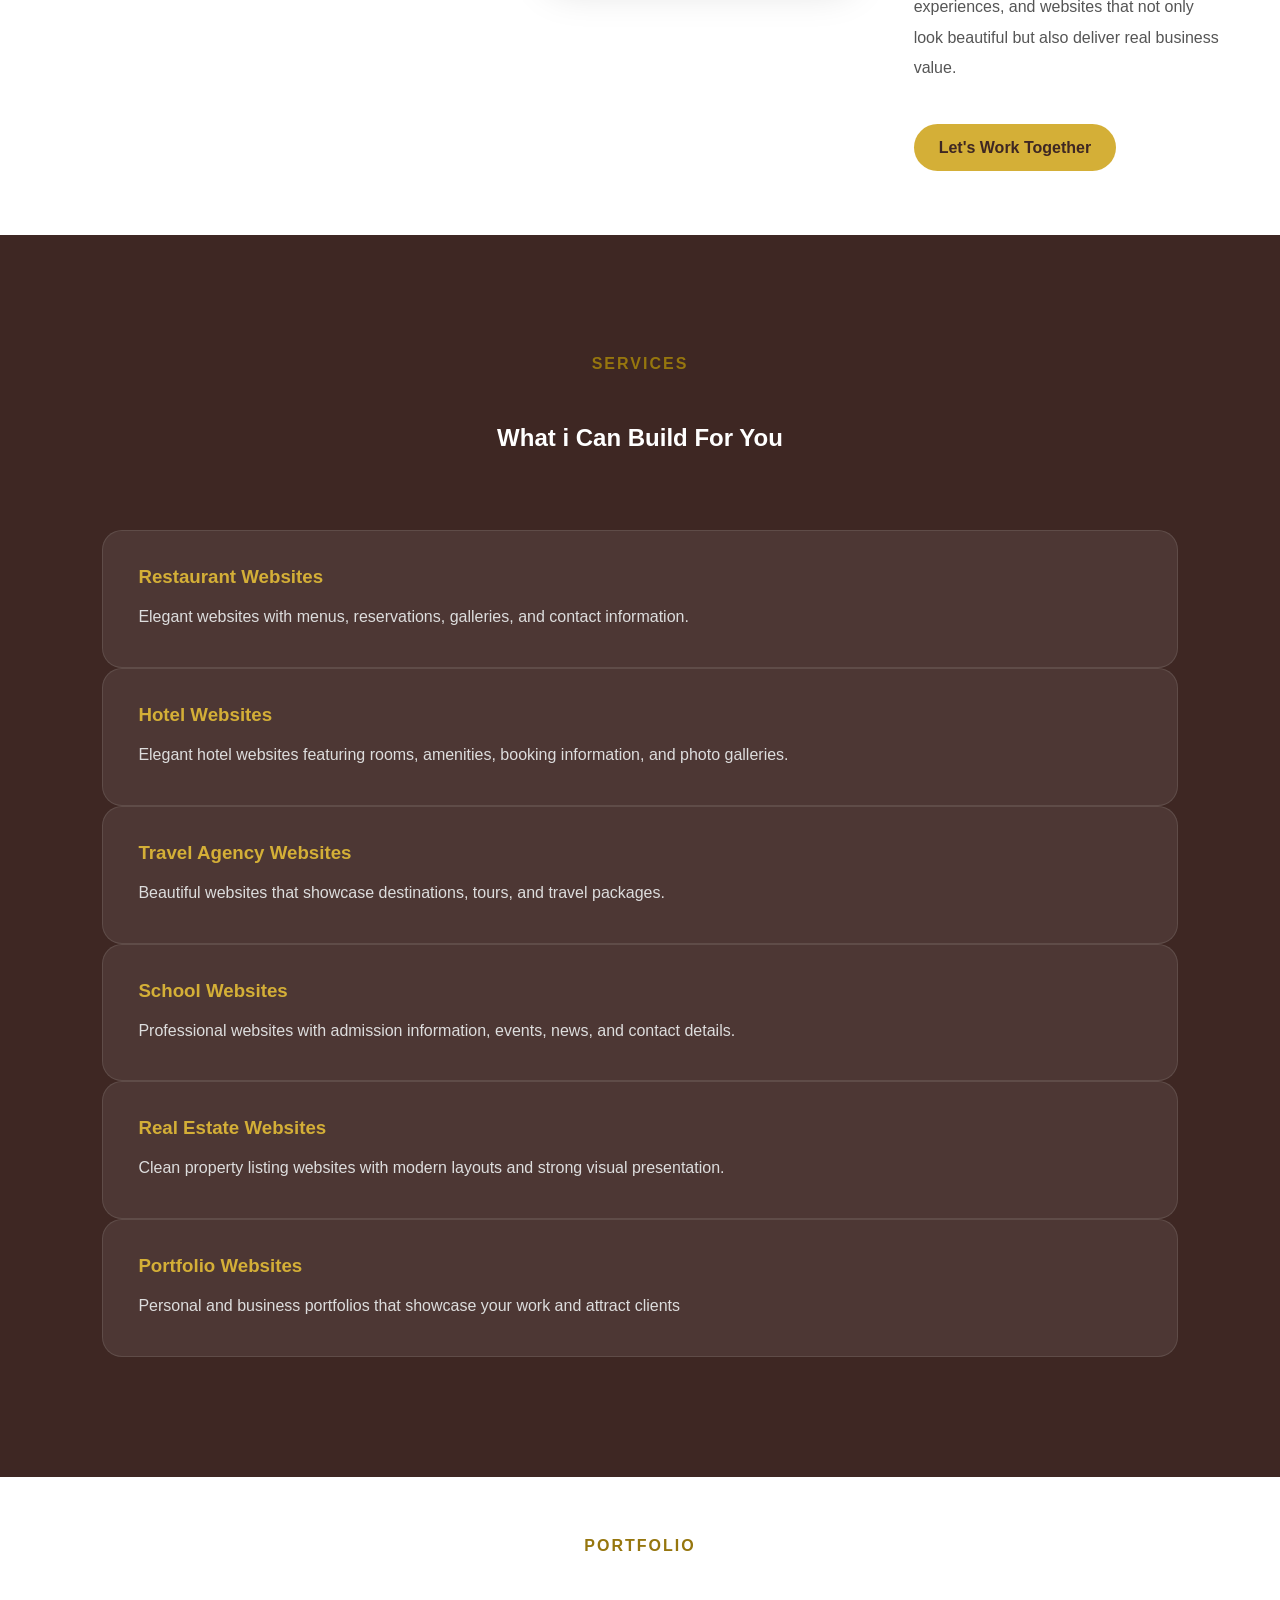
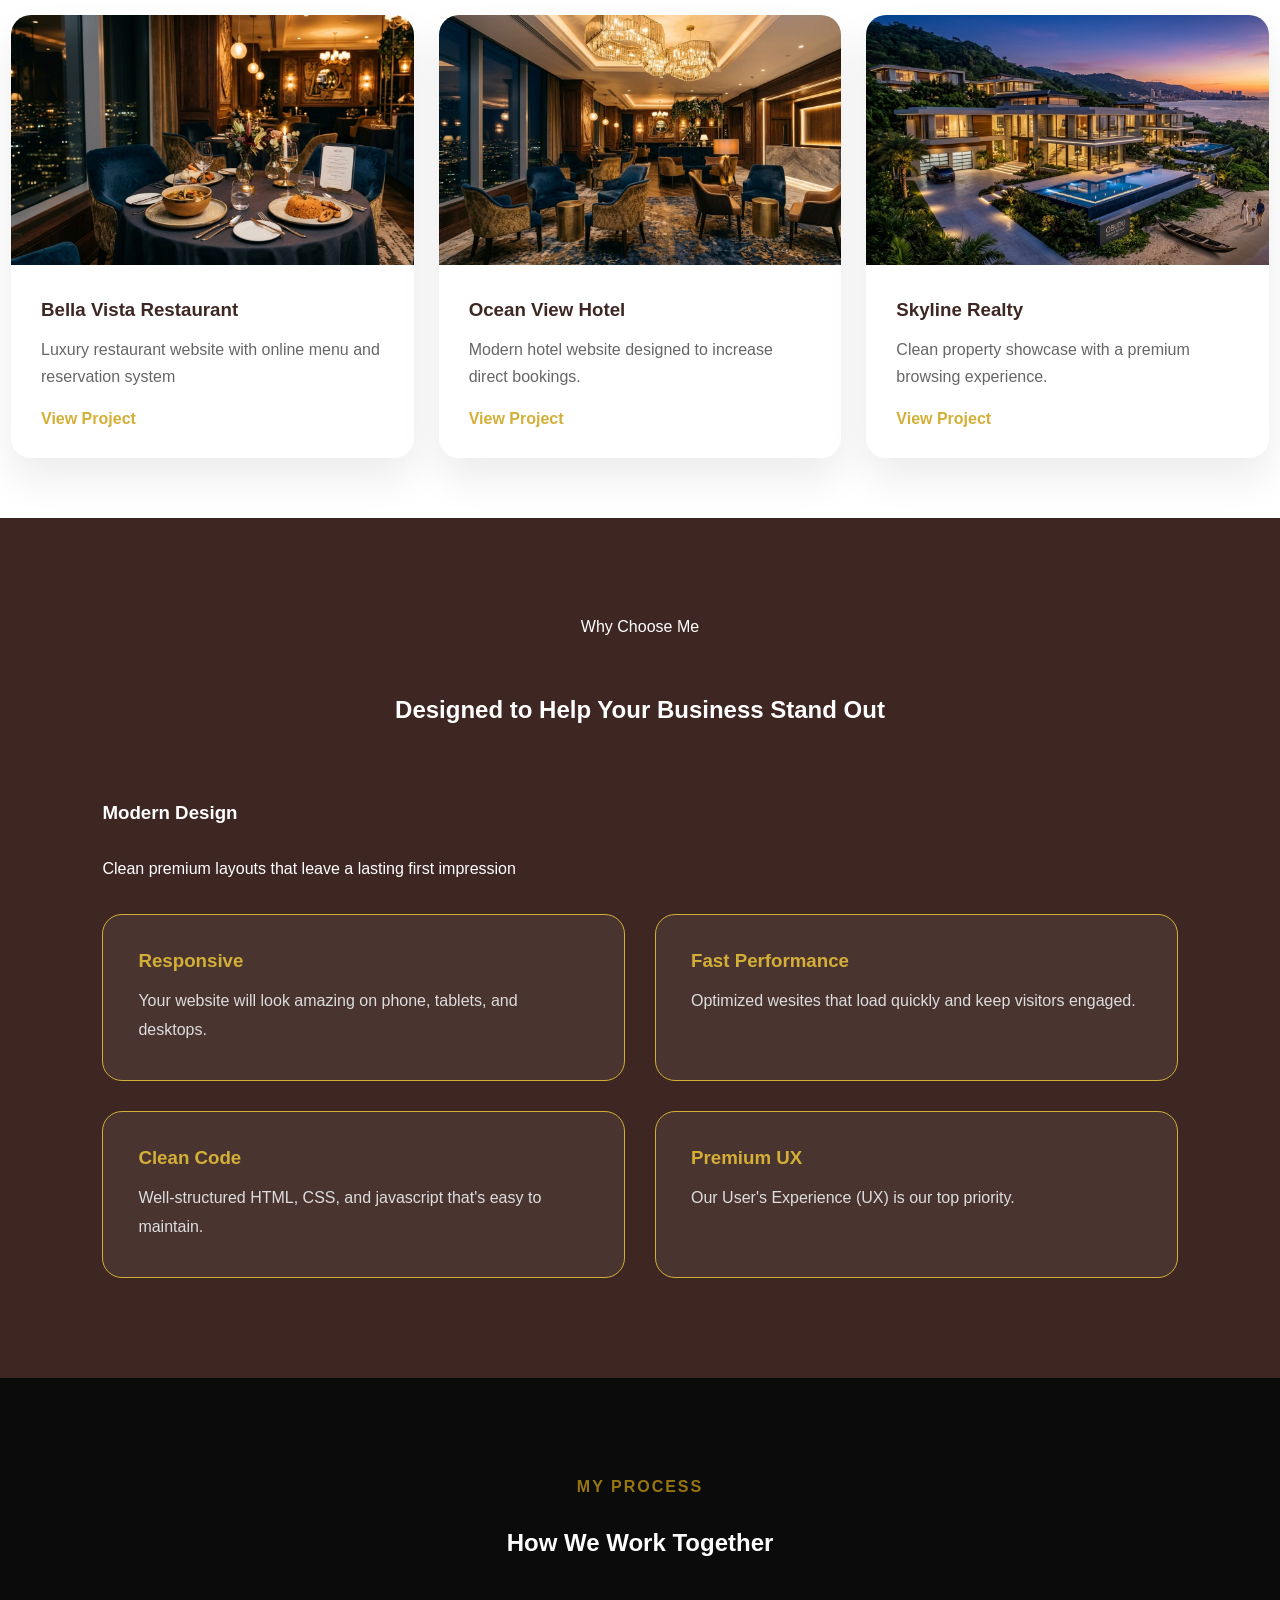
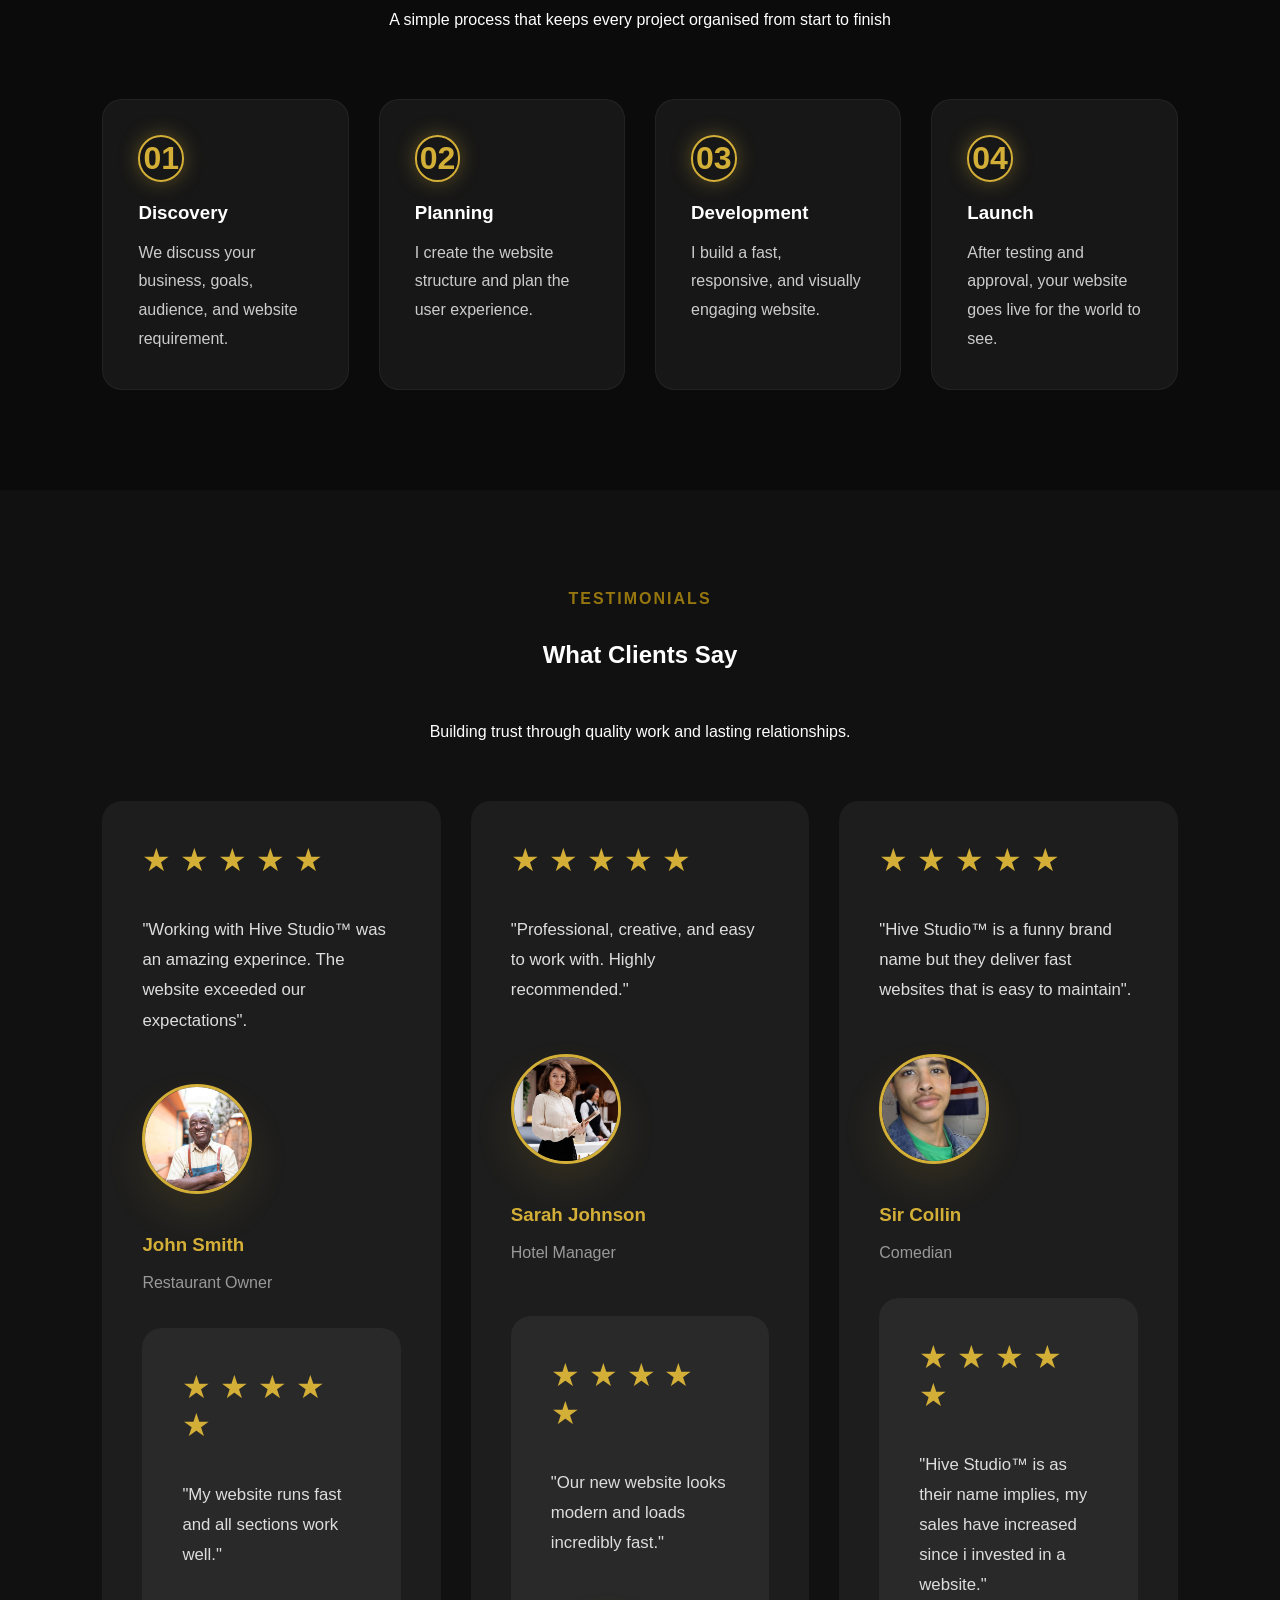
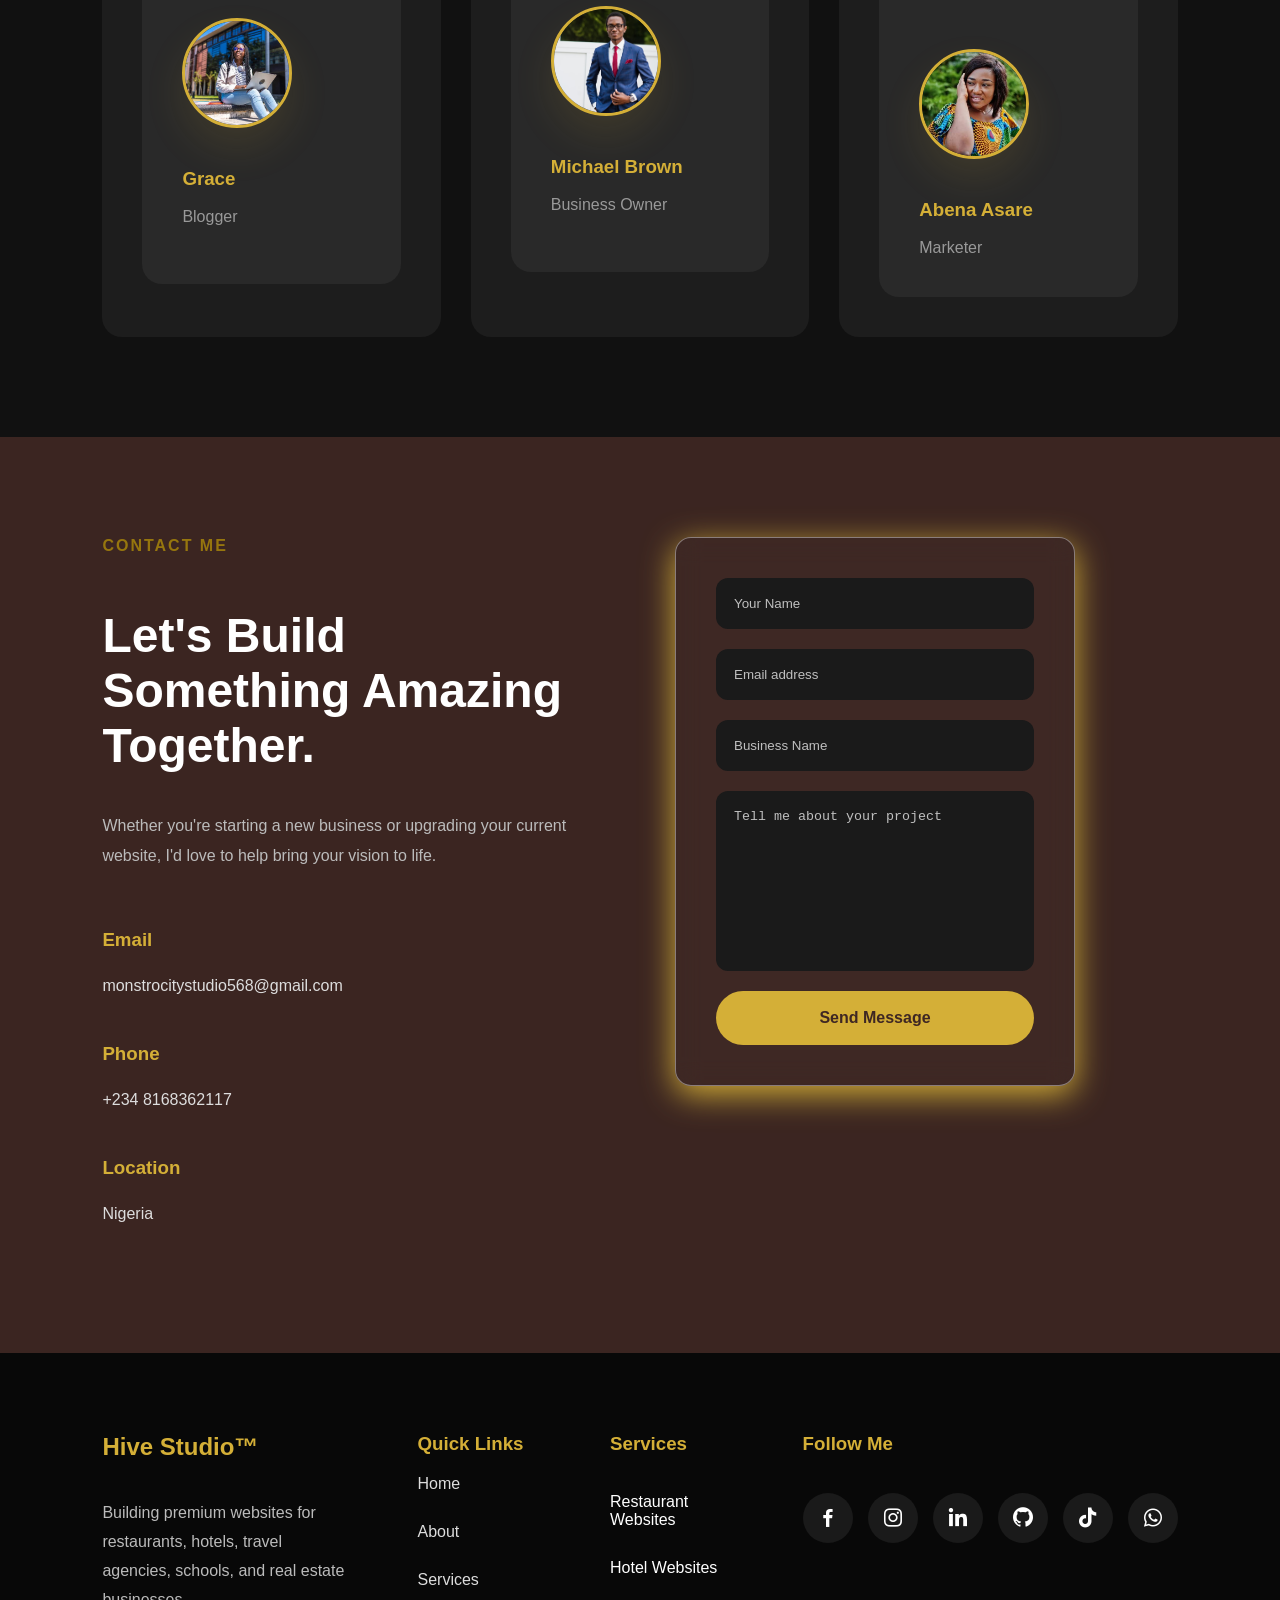
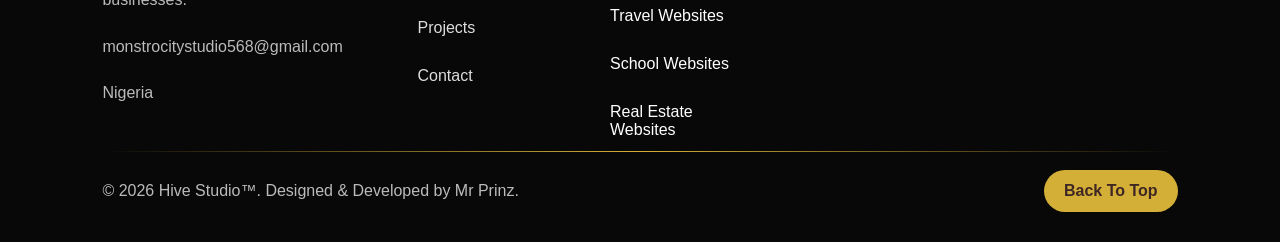
==== commit 8a831600: "fix html contents" ====
--- a/index.html
+++ b/index.html
@@ -7,7 +7,7 @@
 
 <meta name="viewport" content="width=device-width,initial-scale=1.0">
 
-<title>MonstroCity Studio | Cinematic web Design & Development</title>
+<title>Hive Studio™ | Cinematic web Design & Development</title>
 
 
     <link rel="stylesheet" href="css/boxicons.min.css">
@@ -17,14 +17,14 @@
     <link rel="stylesheet" href="Portfolio.css">
 
 <meta name="description"
-content="MonstroCity Studio builds modern, responsive and cinematic websites that help brands and
+content="Hive Studio™  builds modern, responsive and cinematic websites that help brands and
 businesses stand out online.">
 
 <meta name="keywords"
-content="Web Design, Web Developer, Frontend Developer, Portfolio, HTML, CSS, JavaScript, Nigeria, Africa, MonstroCity Studio">
+content="Web Design, Web Developer, Frontend Developer, Portfolio, HTML, CSS, JavaScript, Nigeria, Africa, Hive Studio™ ">
 
 <meta name="author"
-content="MonstroCity Studio">
+content="Hive Studio™">
 
 
 <link rel="preload"
@@ -44,7 +44,7 @@
 
 <div class="loader-content">
 
-<h1>Monstrocity Studio</h1>
+<h1>Hive Studio™</h1>
 <p>Crafting Cinematic Websites</p>
 
 <div class="loading-bar">
@@ -61,9 +61,9 @@
     <nav class="navbar">
 
         <div class="logo">
-            <span class="big">Monstro</span>
-            <span class="belly">City</span>
-            <span class="Studio">Studio</span>
+            <span class="big">Hive</span>
+            <span class="belly"> Studio</span>
+            <span class="Studio">™</span>
         </div>
 
         <ul class="nav-links" id="navLinks">
@@ -149,7 +149,7 @@
 
     <div class="about-image">
         <img src="Images/profile.jpeg" 
-        alt="Photo of the founder of MonstroCity Studio" loading="lazy">
+        alt="Photo of the founder of Hive Studio™" loading="lazy">
     </div>
 
     <div class="about-content">
@@ -162,7 +162,7 @@
 
 <p>
     Hi, I'm <strong> Mr Prinz</strong>
-    the founder of <strong>Monstro City Studio.</strong>
+    the founder of <strong>Hive Studio™.</strong>
      I am a Front-End Web Developer,
     I create modern, responsive, and cinematic websites that
      help businesses build trust, attract customers, and grow online.
@@ -399,7 +399,7 @@
 
 
         <p class="quote">
-            "Working with Big Belly web Studios was an amazing experince.
+            "Working with Hive Studio™ was an amazing experince.
             The website exceeded our expectations".
         </p><br>
 
@@ -500,7 +500,7 @@
 </div><br><br><br>
 
         <p class="quote">
-            "Big Belly Web Studios is a funny brand name but they deliver
+            "Hive Studio™ is a funny brand name but they deliver
              fast websites that is easy to maintain".
         </p><br>
 
@@ -526,7 +526,7 @@
 
 
         <p class="quote">
-            "Big Belly Web Studios is as their name implies,
+            "Hive Studio™ is as their name implies,
             my sales have increased since i invested in a website."
         </p><br>
 
@@ -609,7 +609,7 @@
     <div class="footer-container">
 
         <div class="footer-brand">
-            <h2>Monstro City Studio</h2><br>
+            <h2>Hive Studio™</h2><br>
             <p>
                 Building premium websites for restaurants, hotels, 
                 travel agencies, schools, and real estate businesses.
@@ -682,7 +682,7 @@
 
     <div class="footer-bottom">
 
-        <p>&copy 2026 Monstro City Studio. Designed & Developed by Mr Prinz.</p>
+        <p>&copy 2026 Hive Studio™. Designed & Developed by Mr Prinz.</p>
 
         <a href="#home" class="top-btn">Back To Top</a>
 
